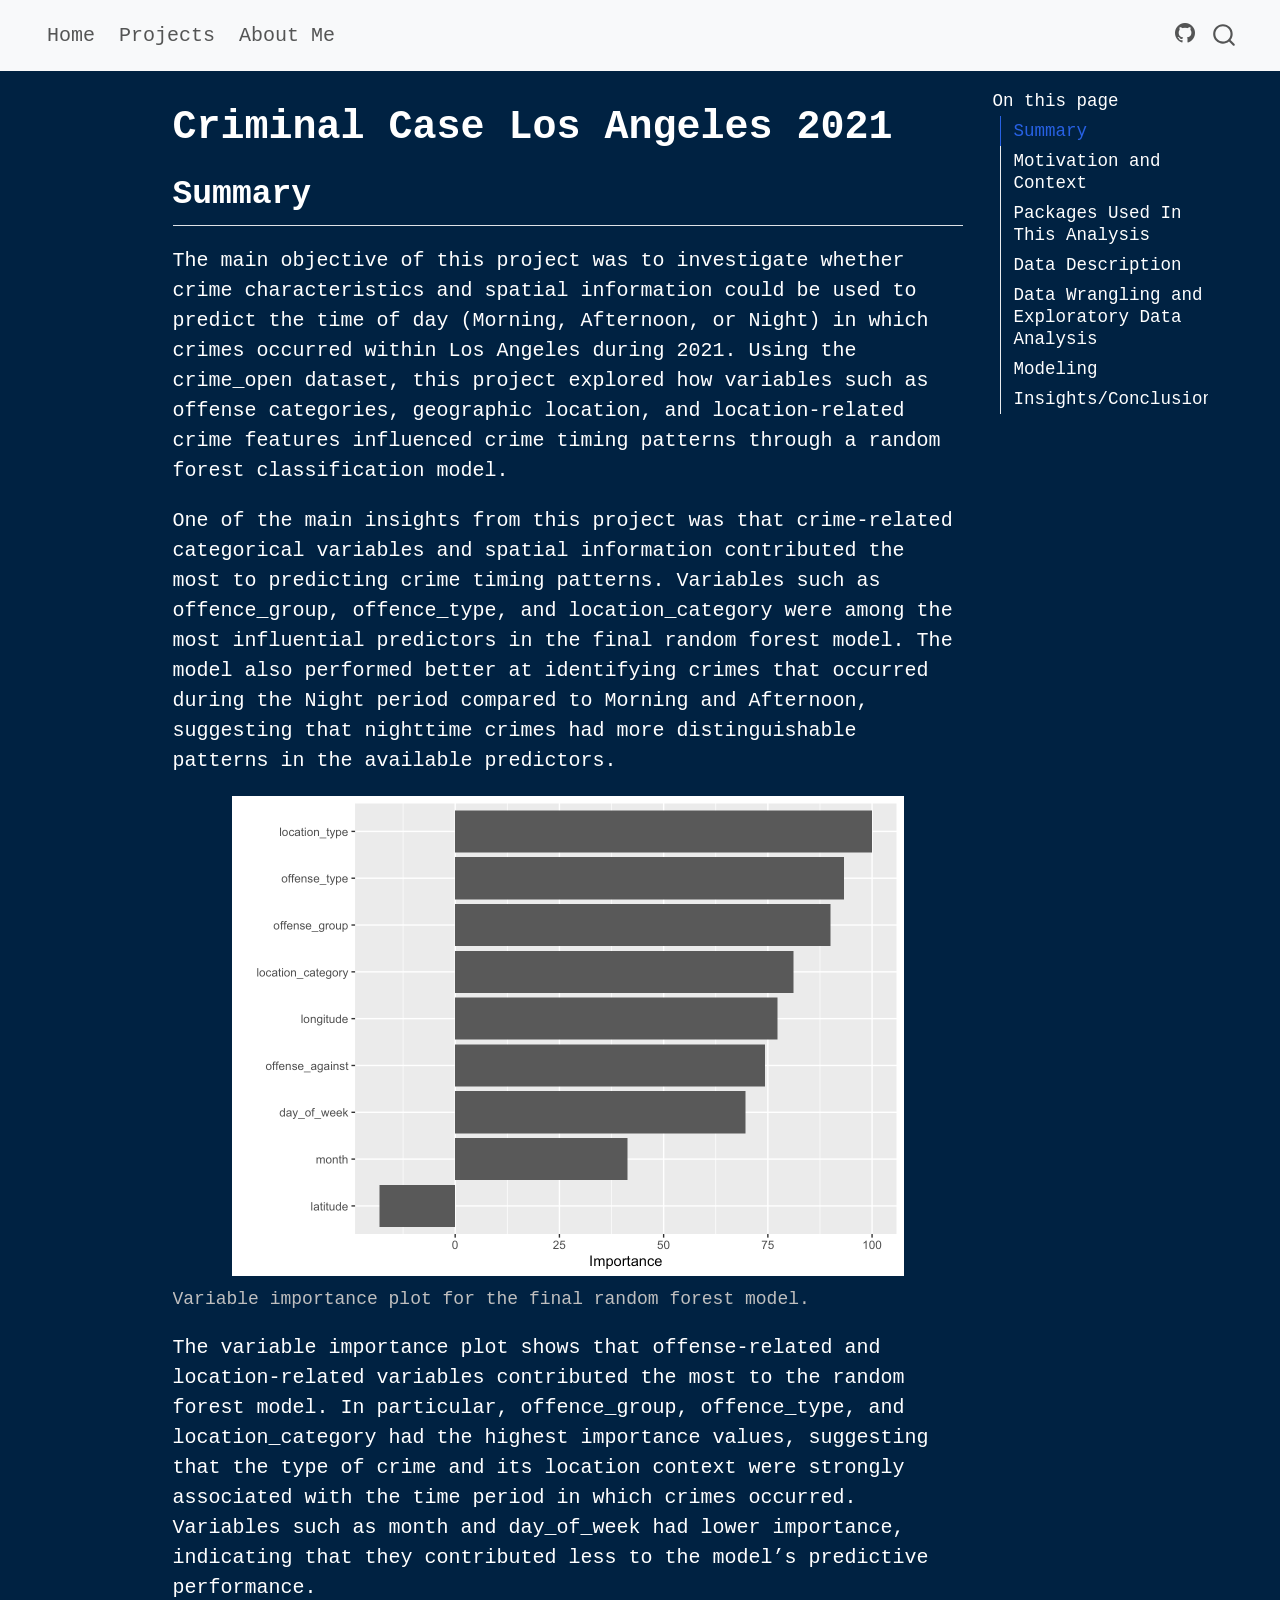
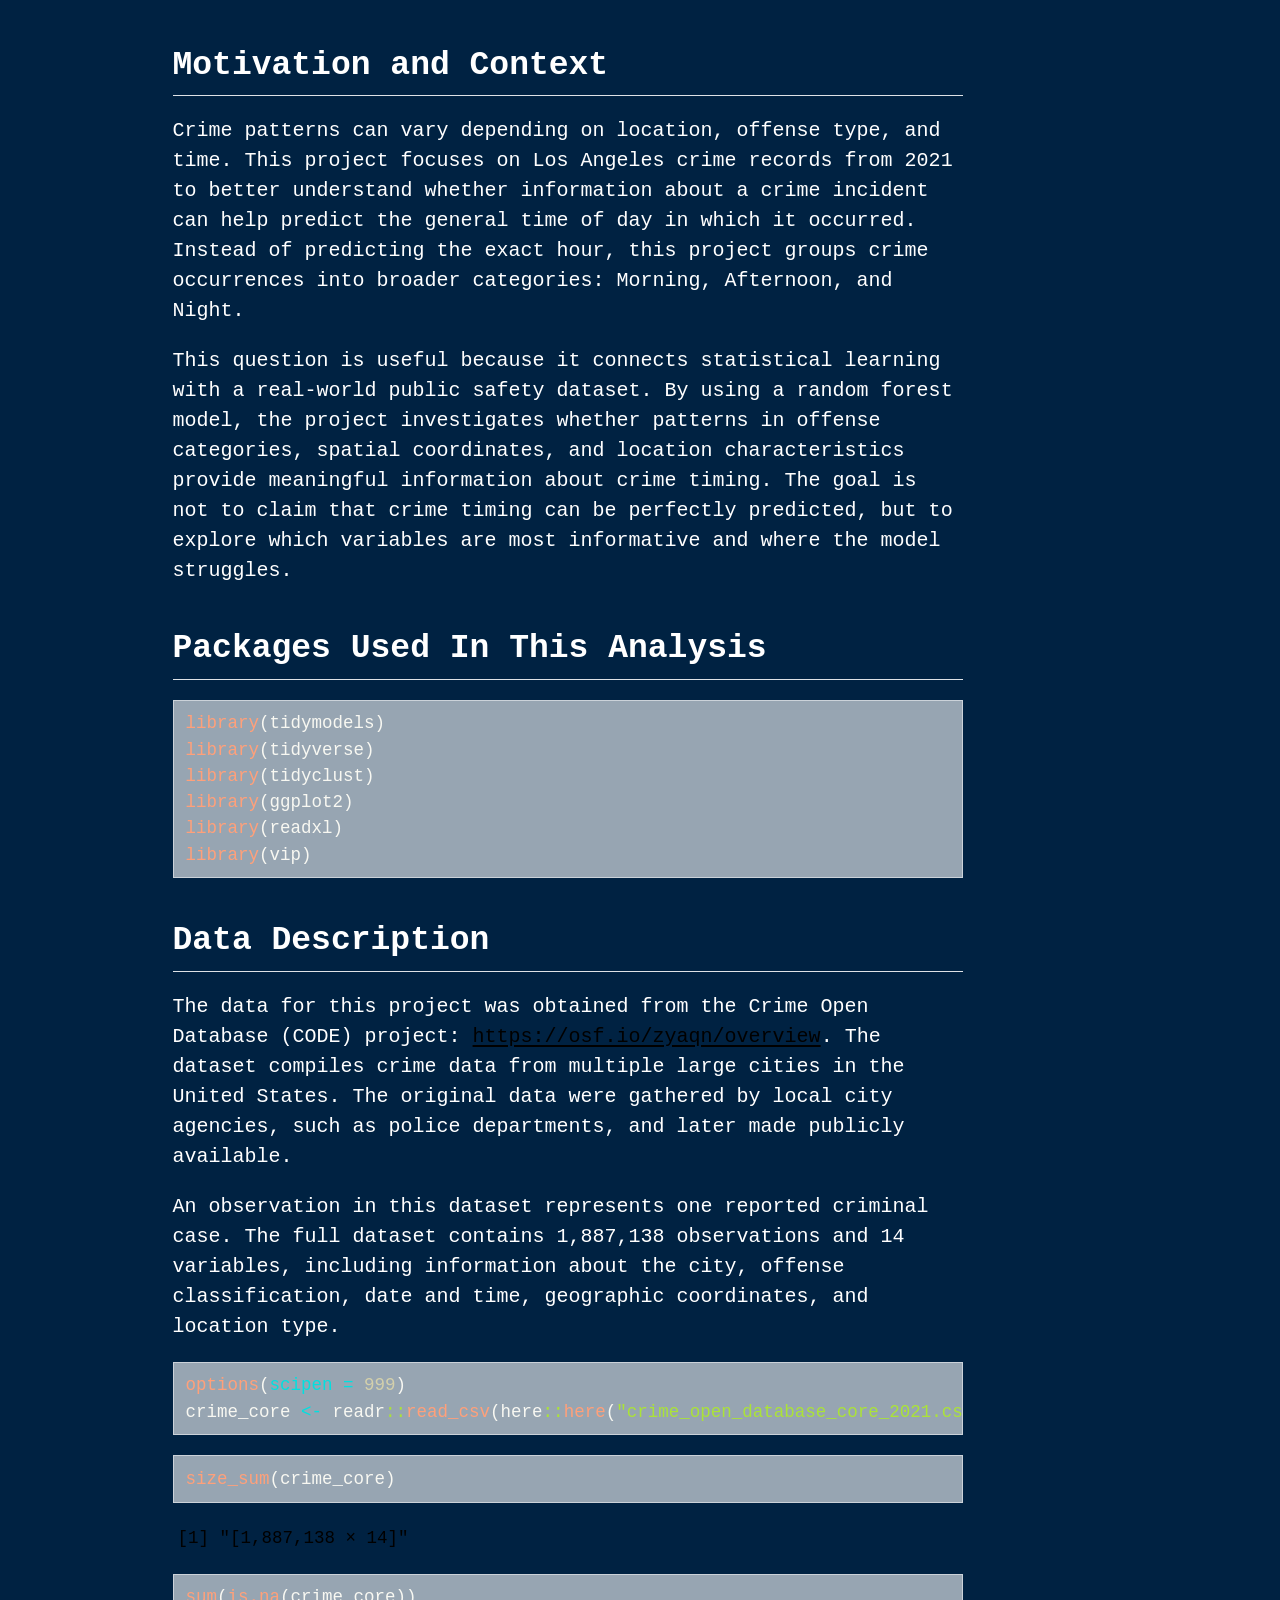
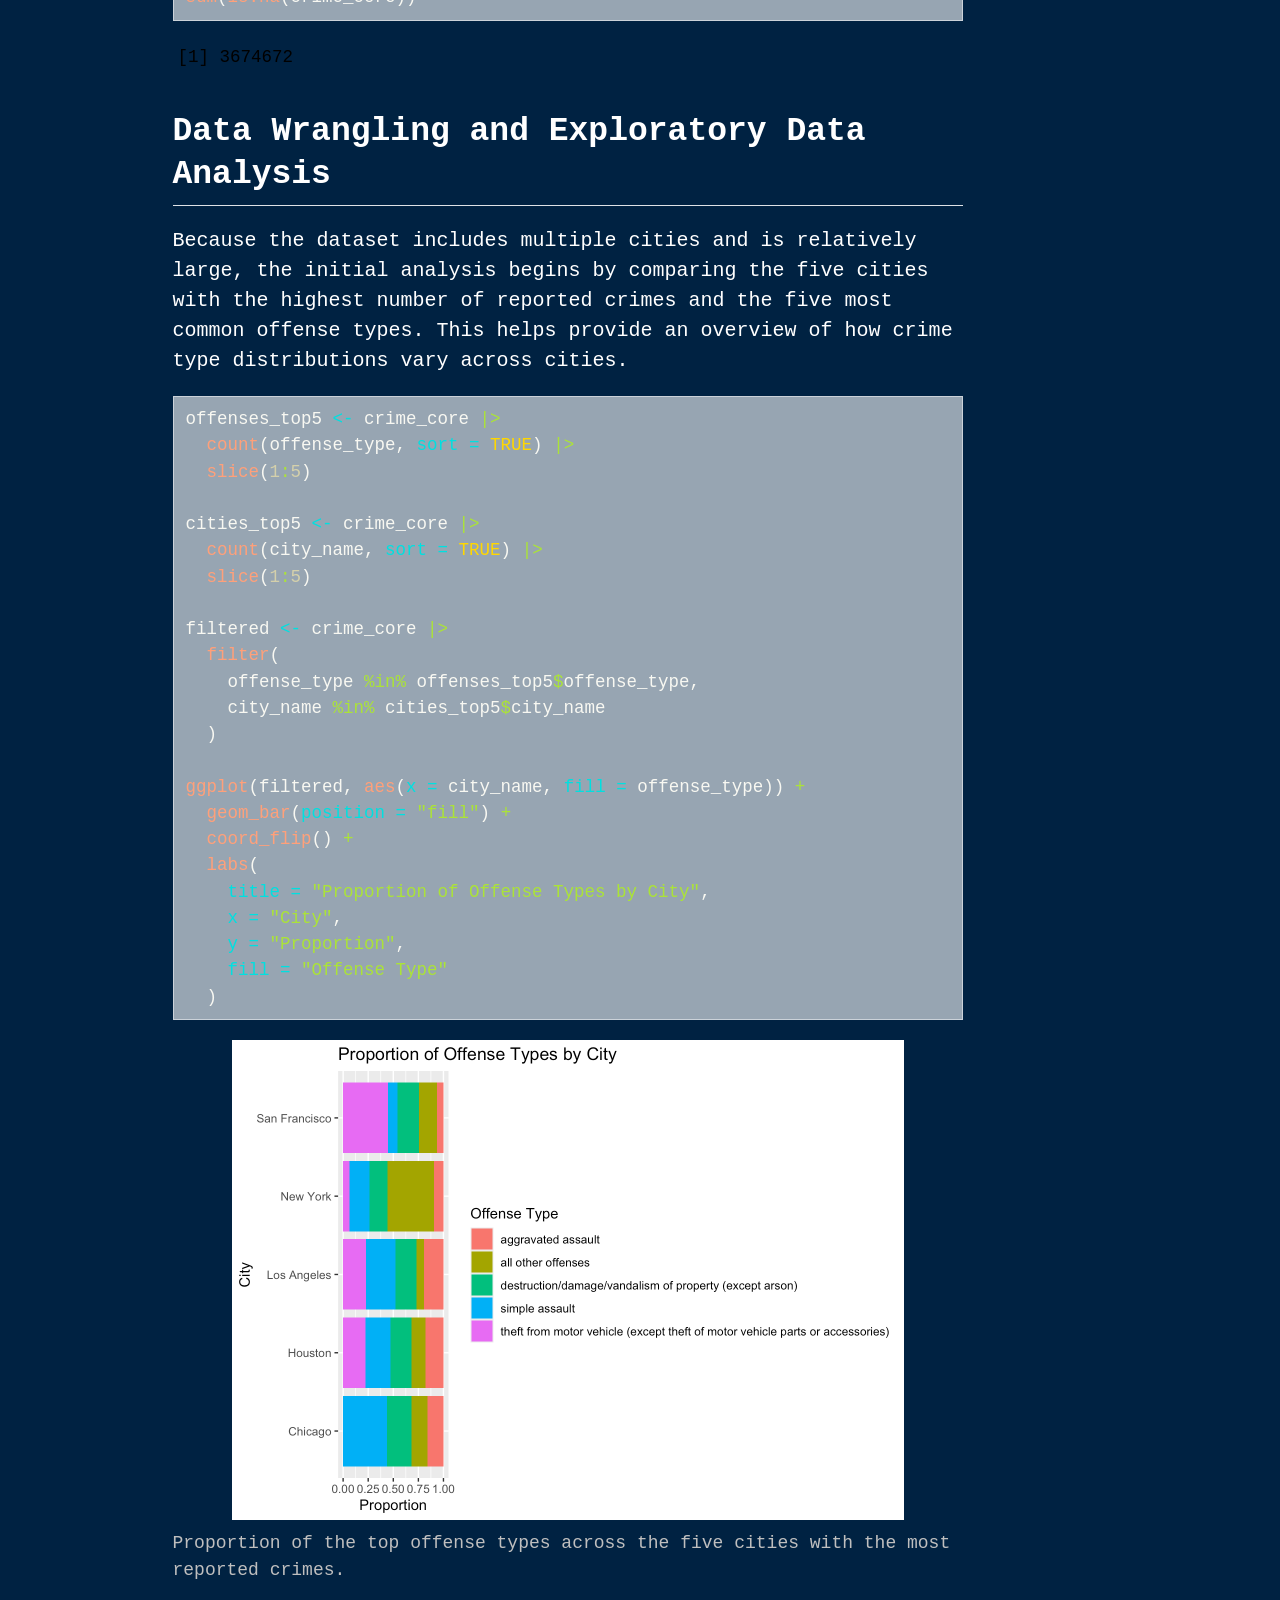
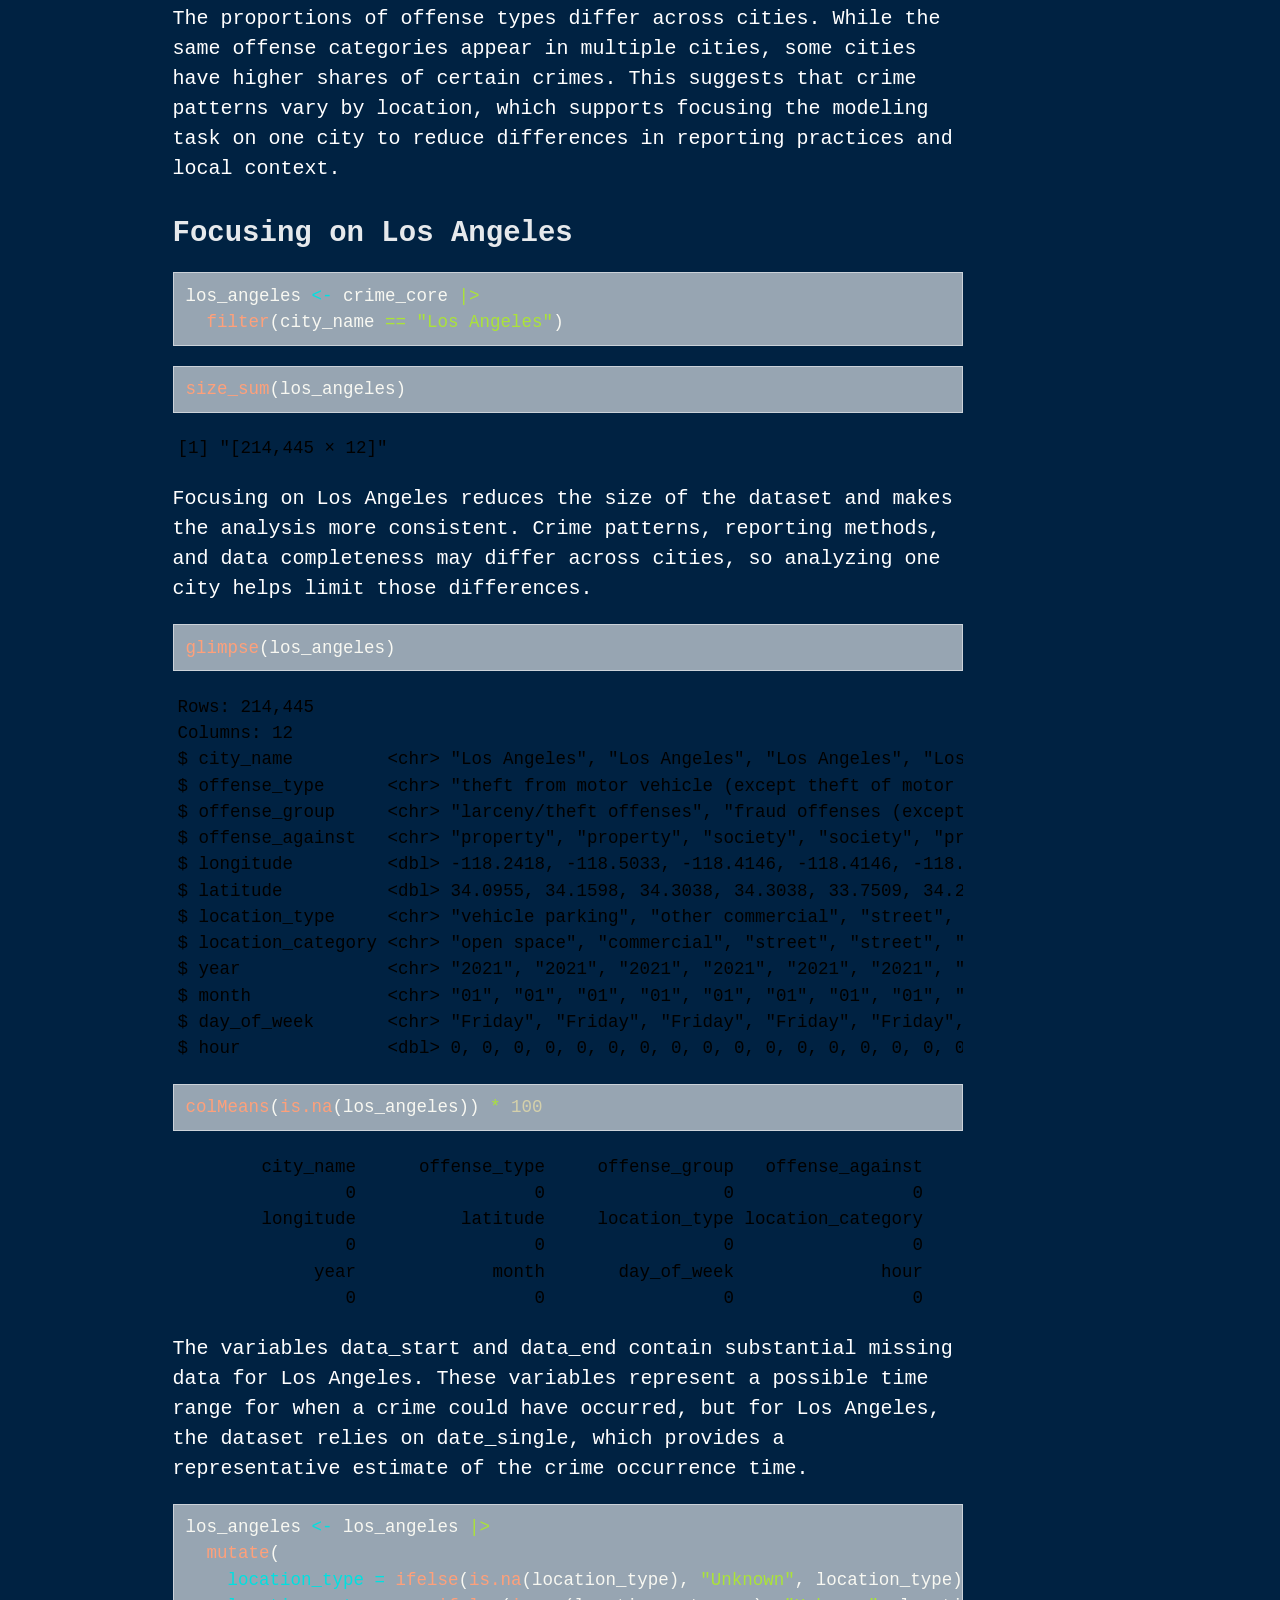
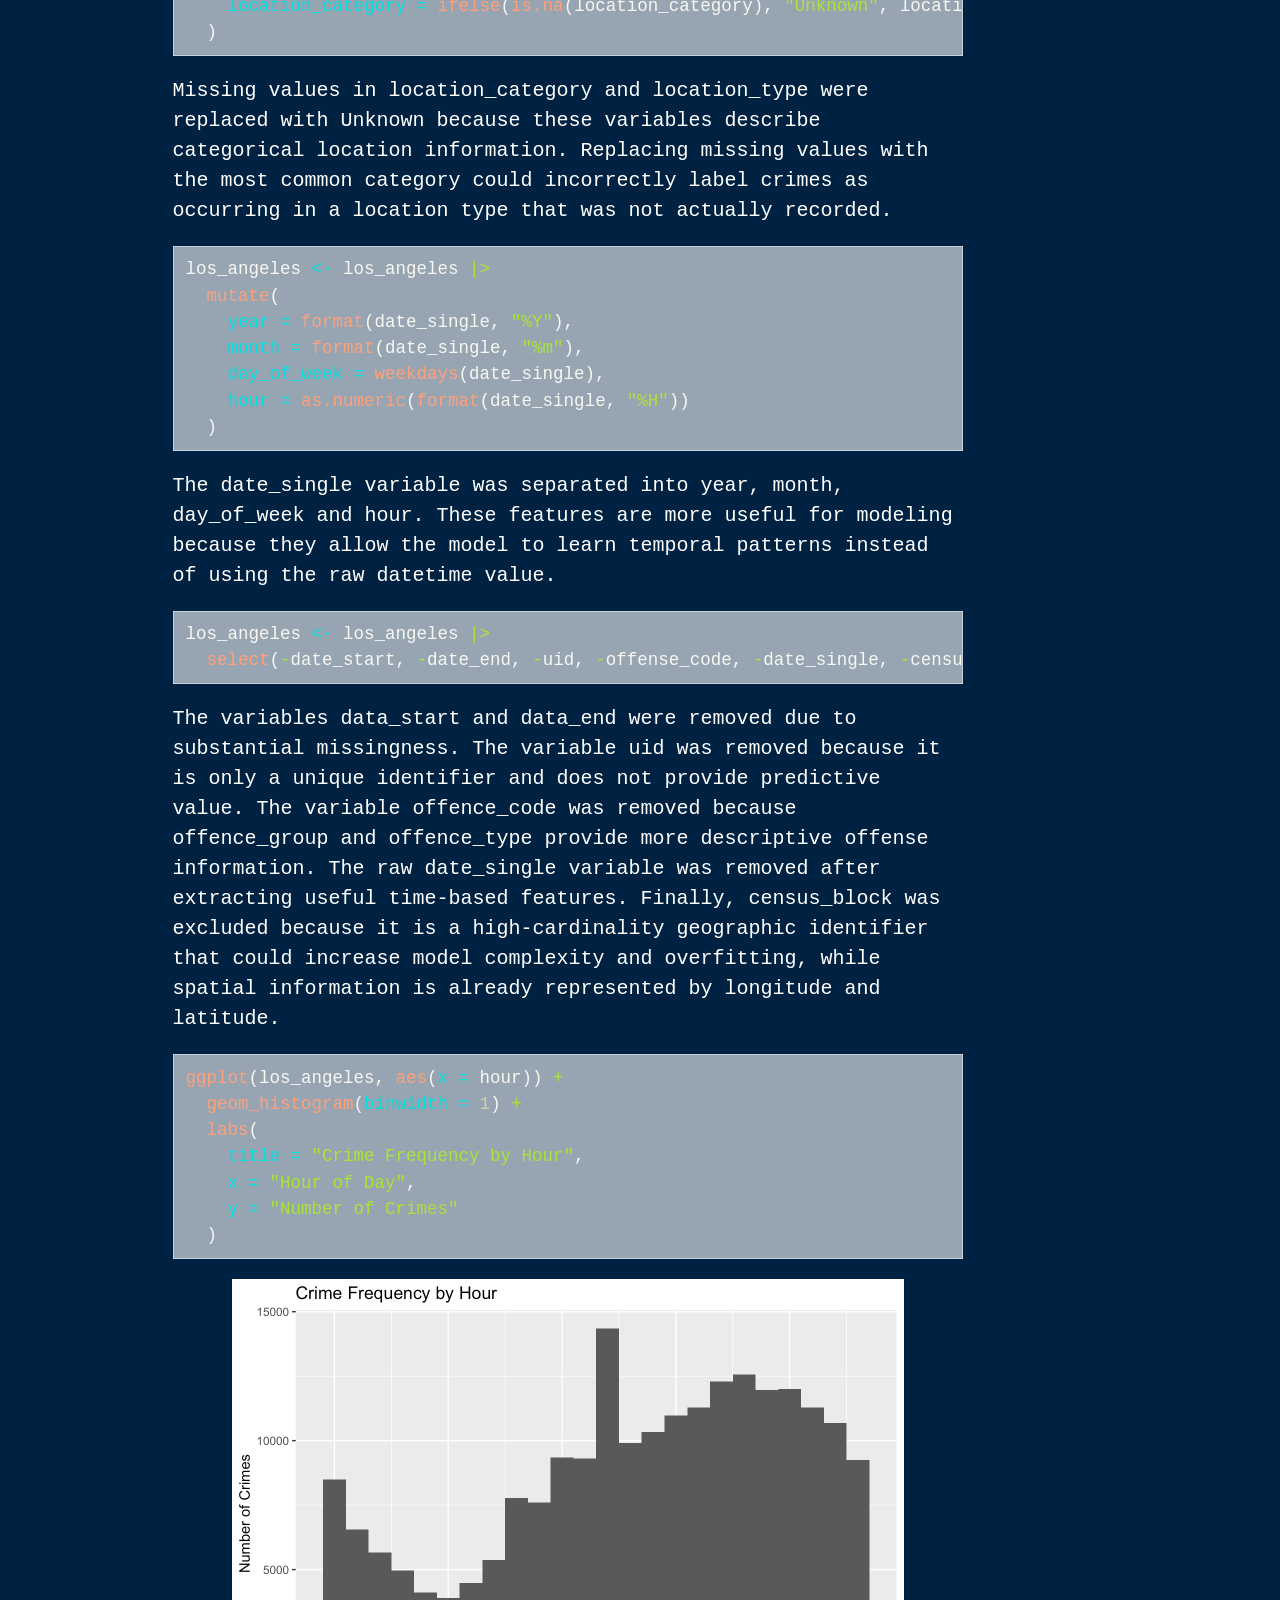
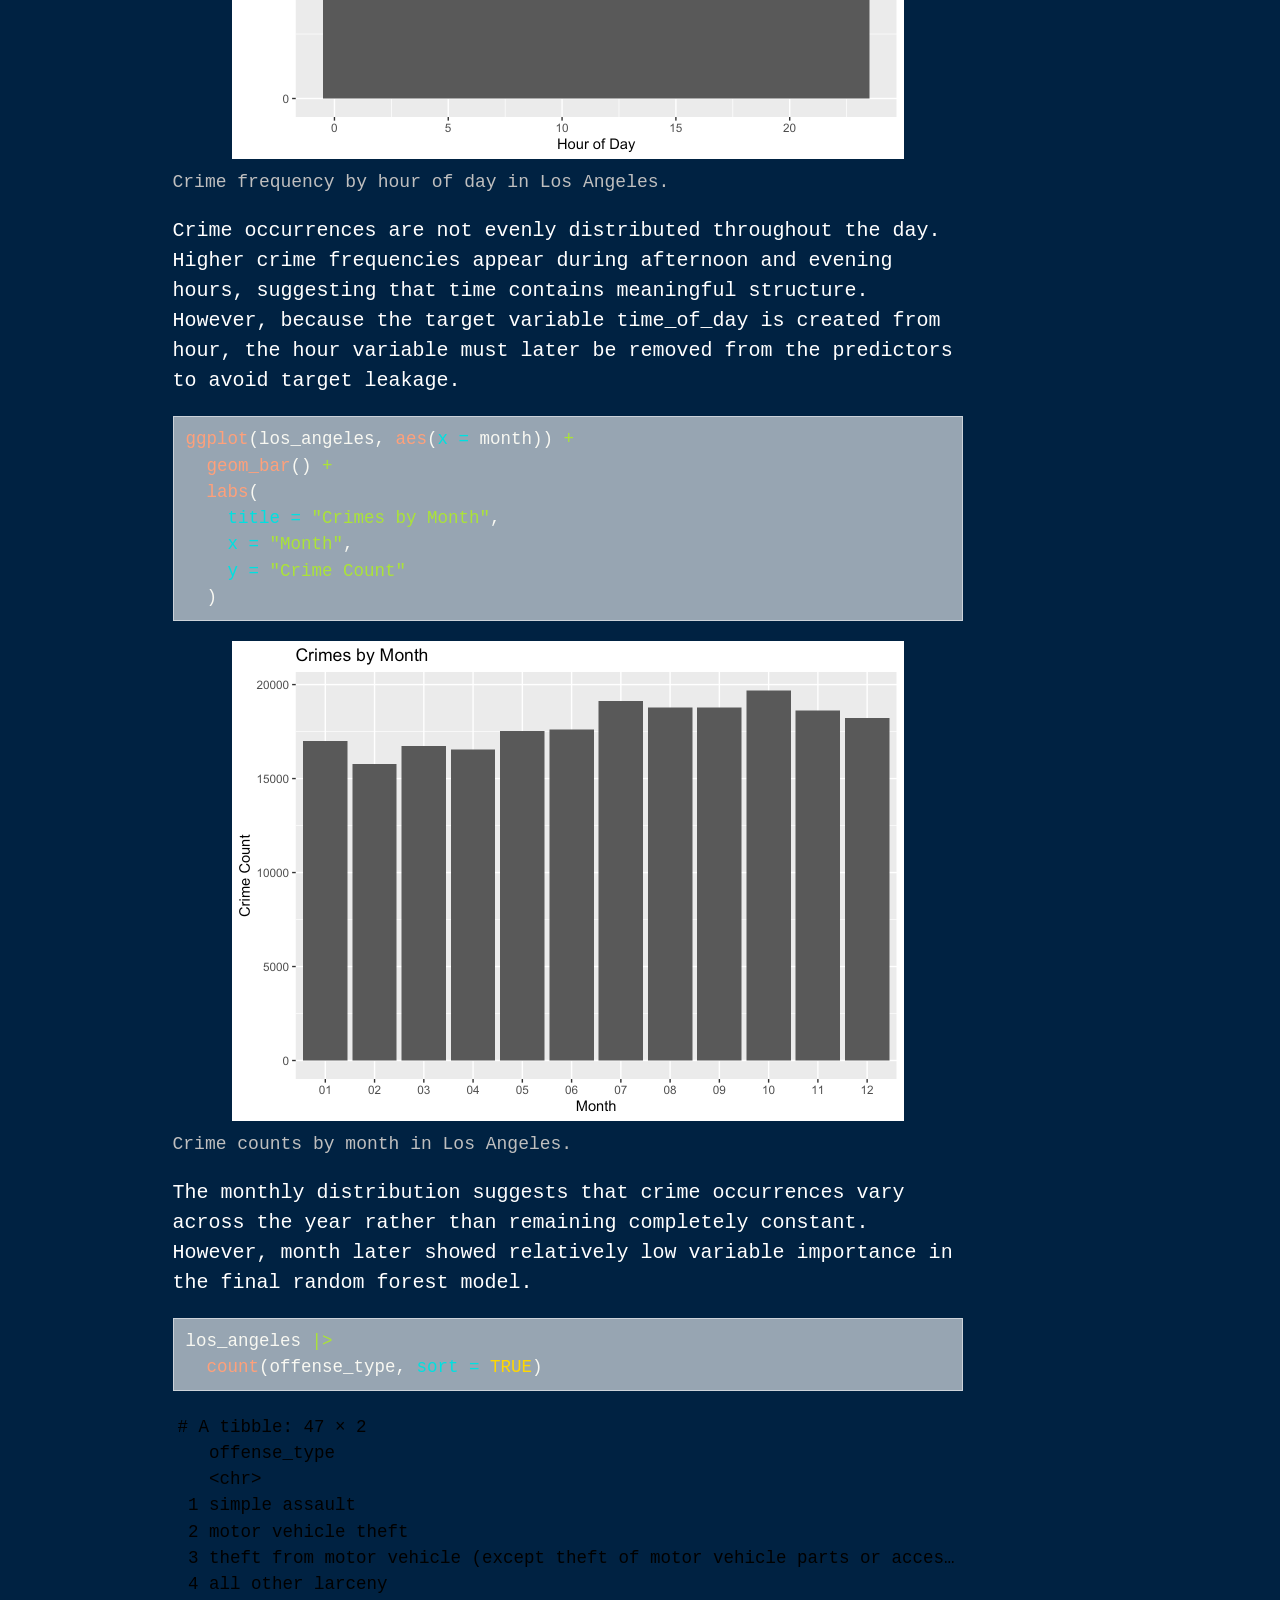
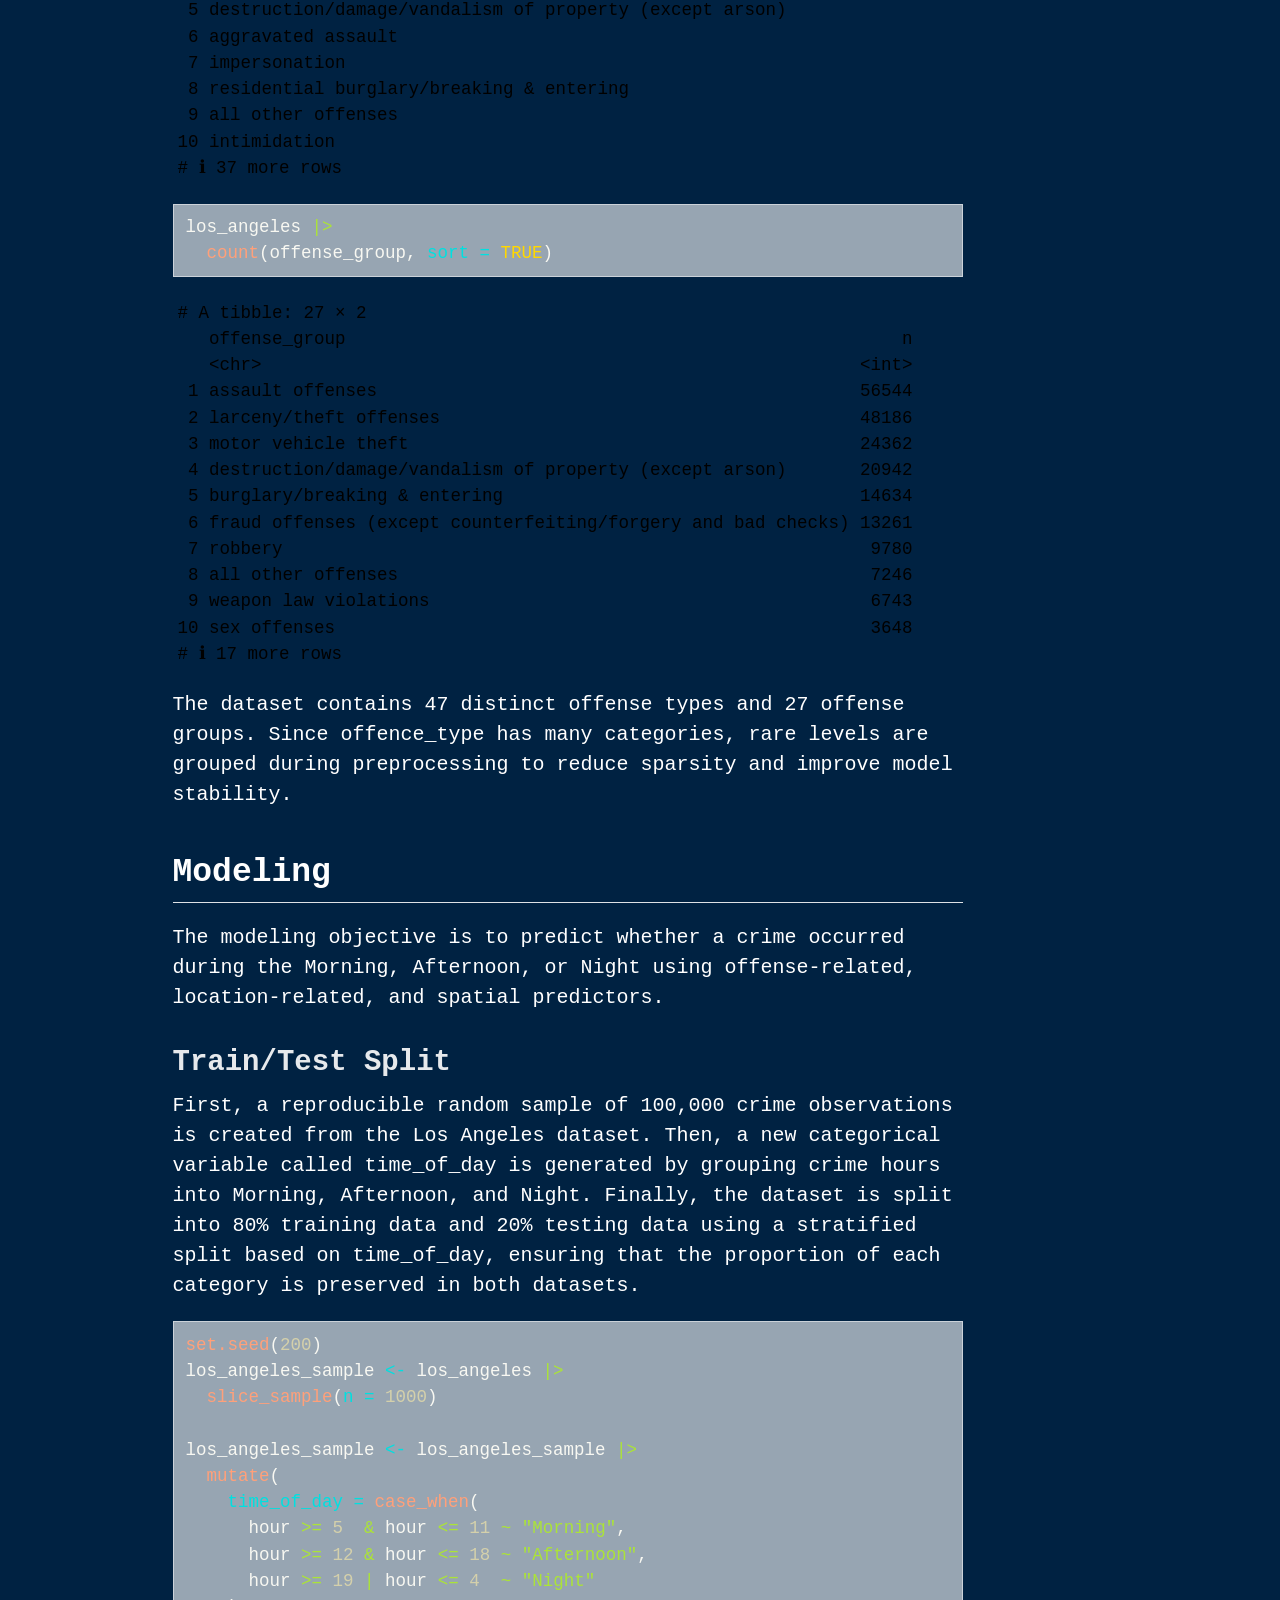
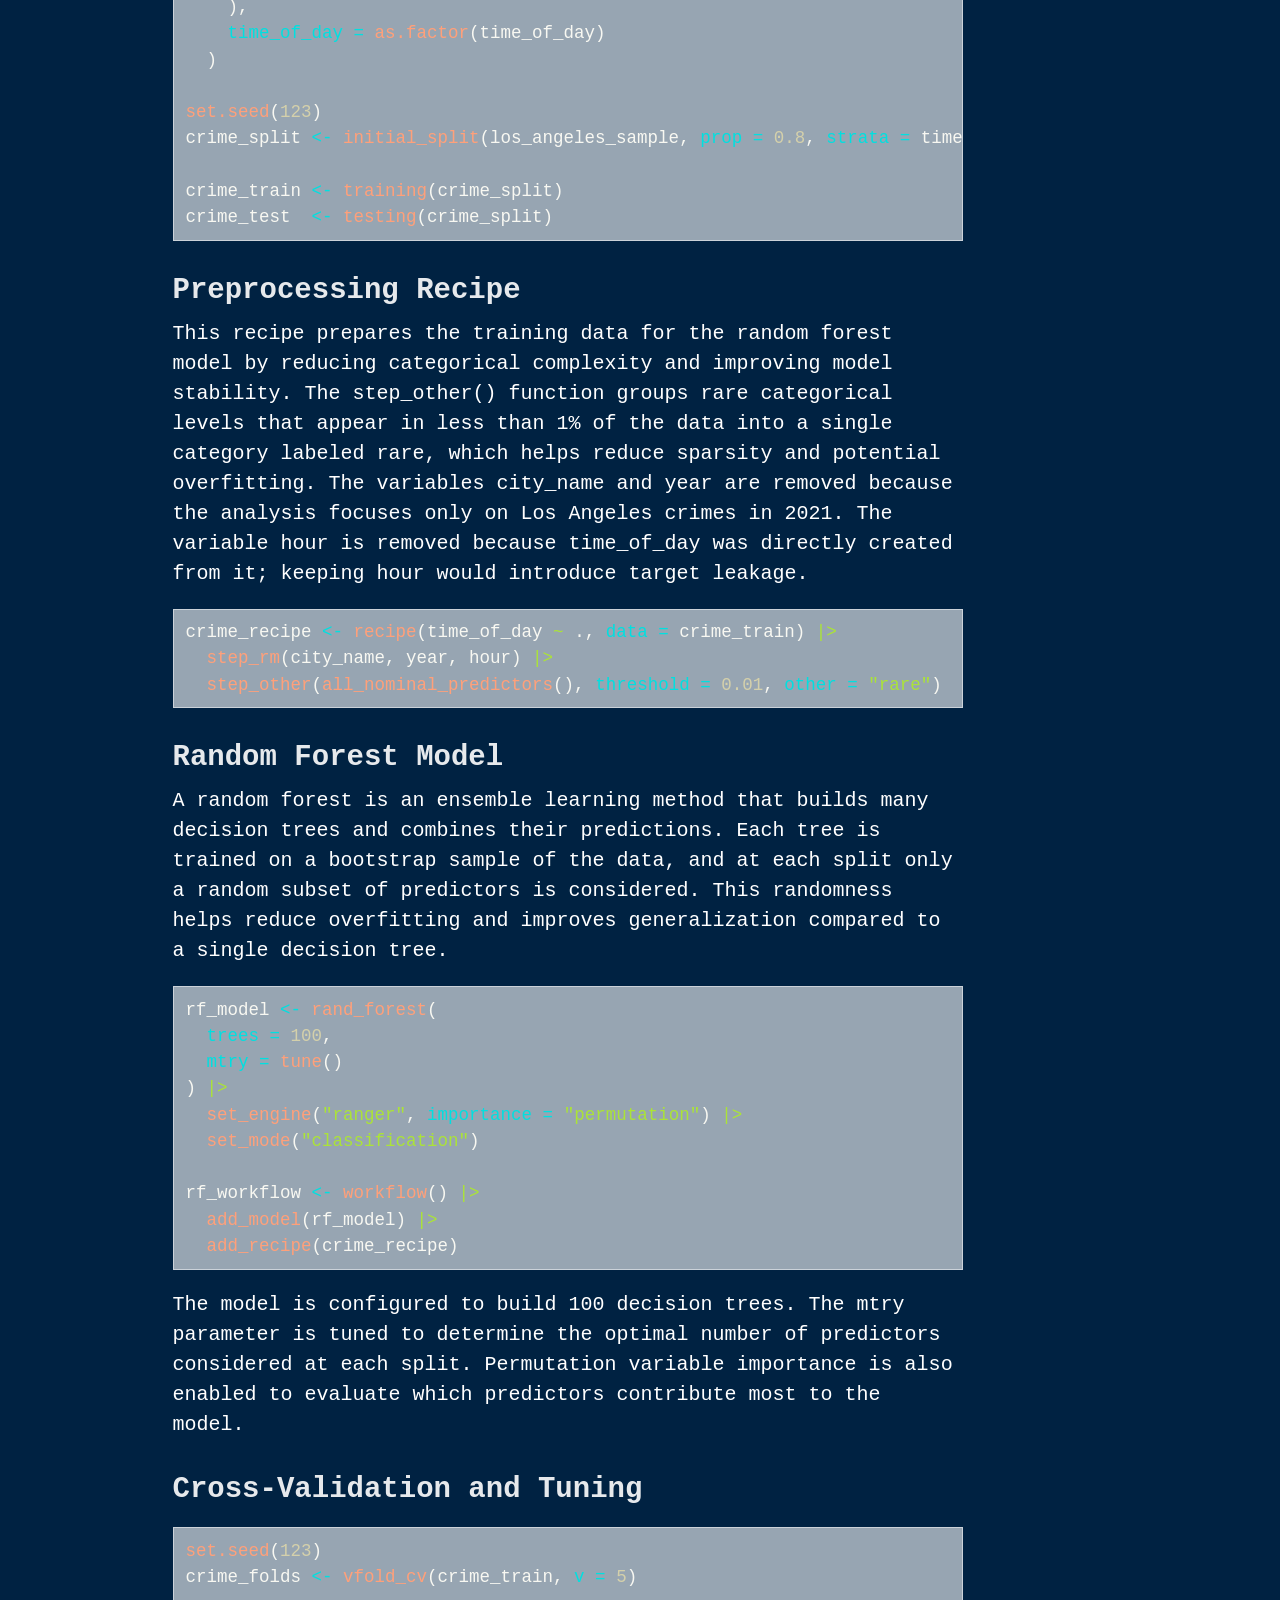
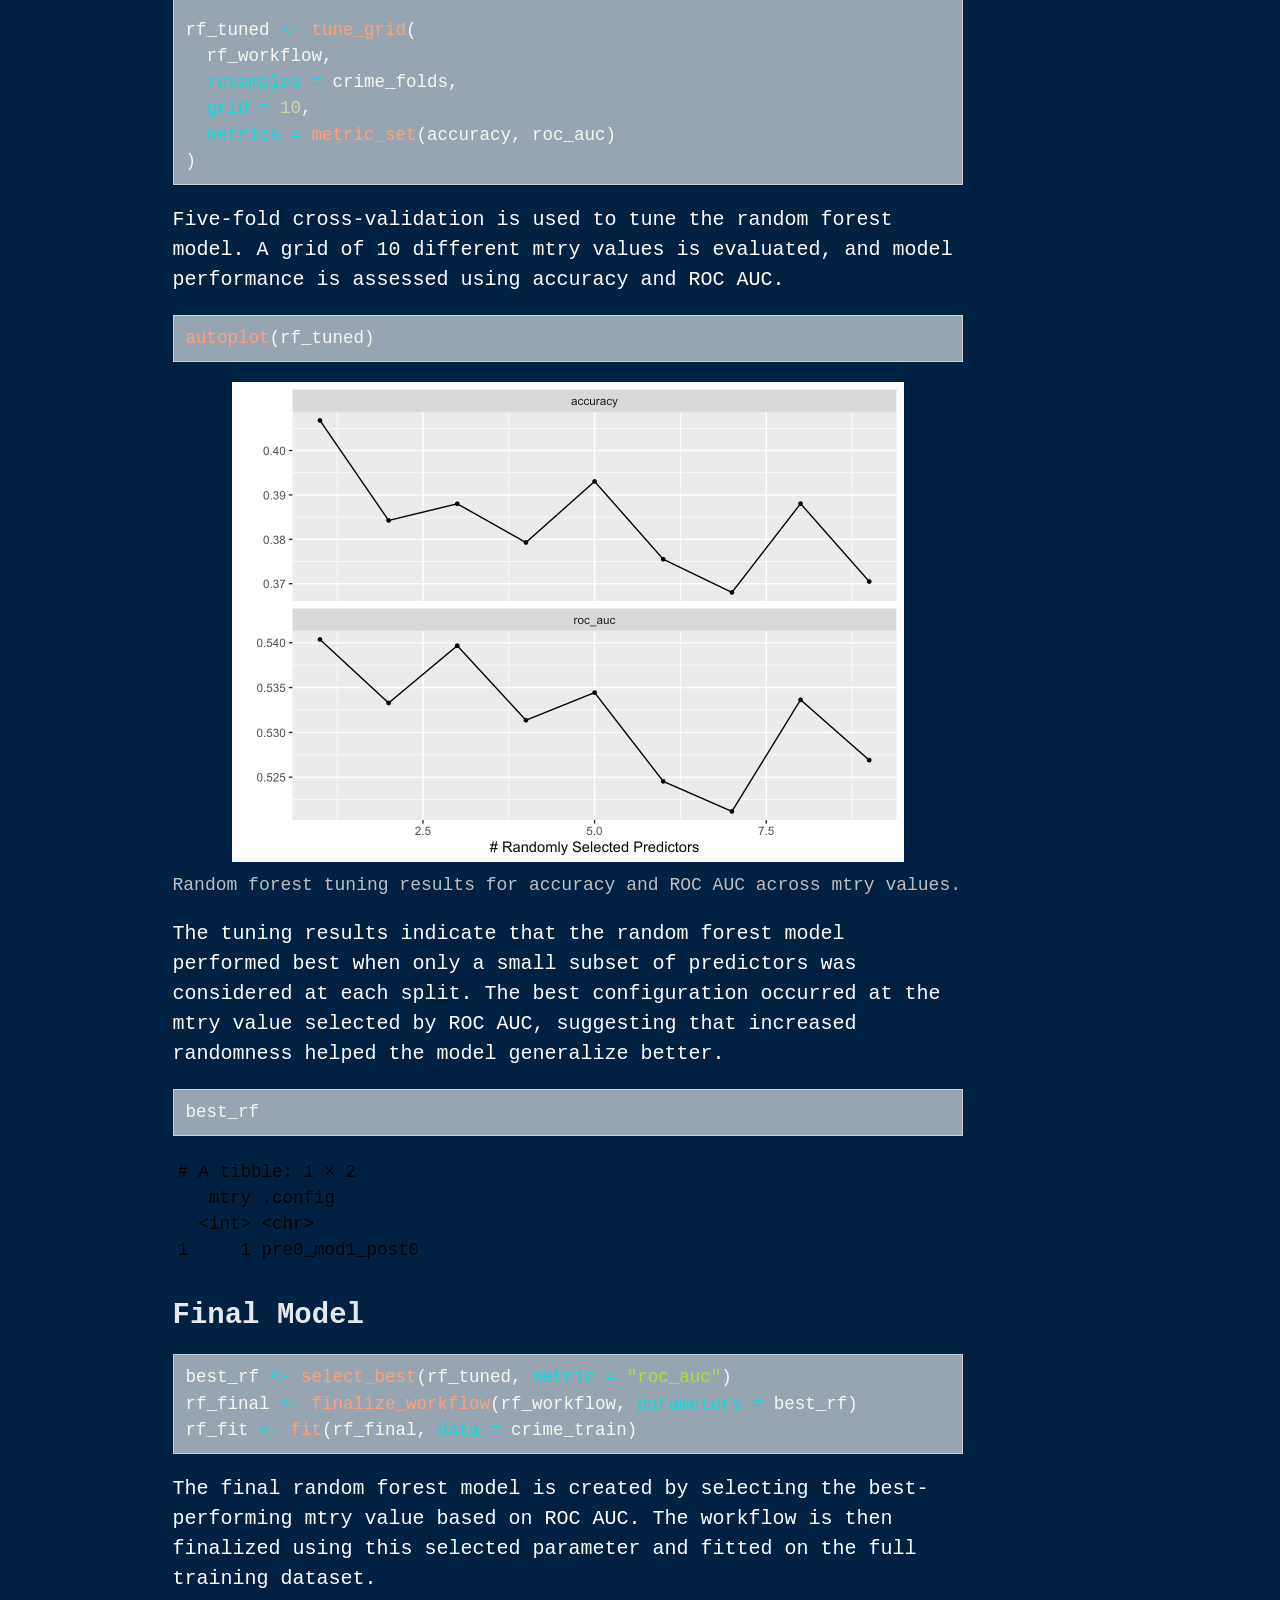
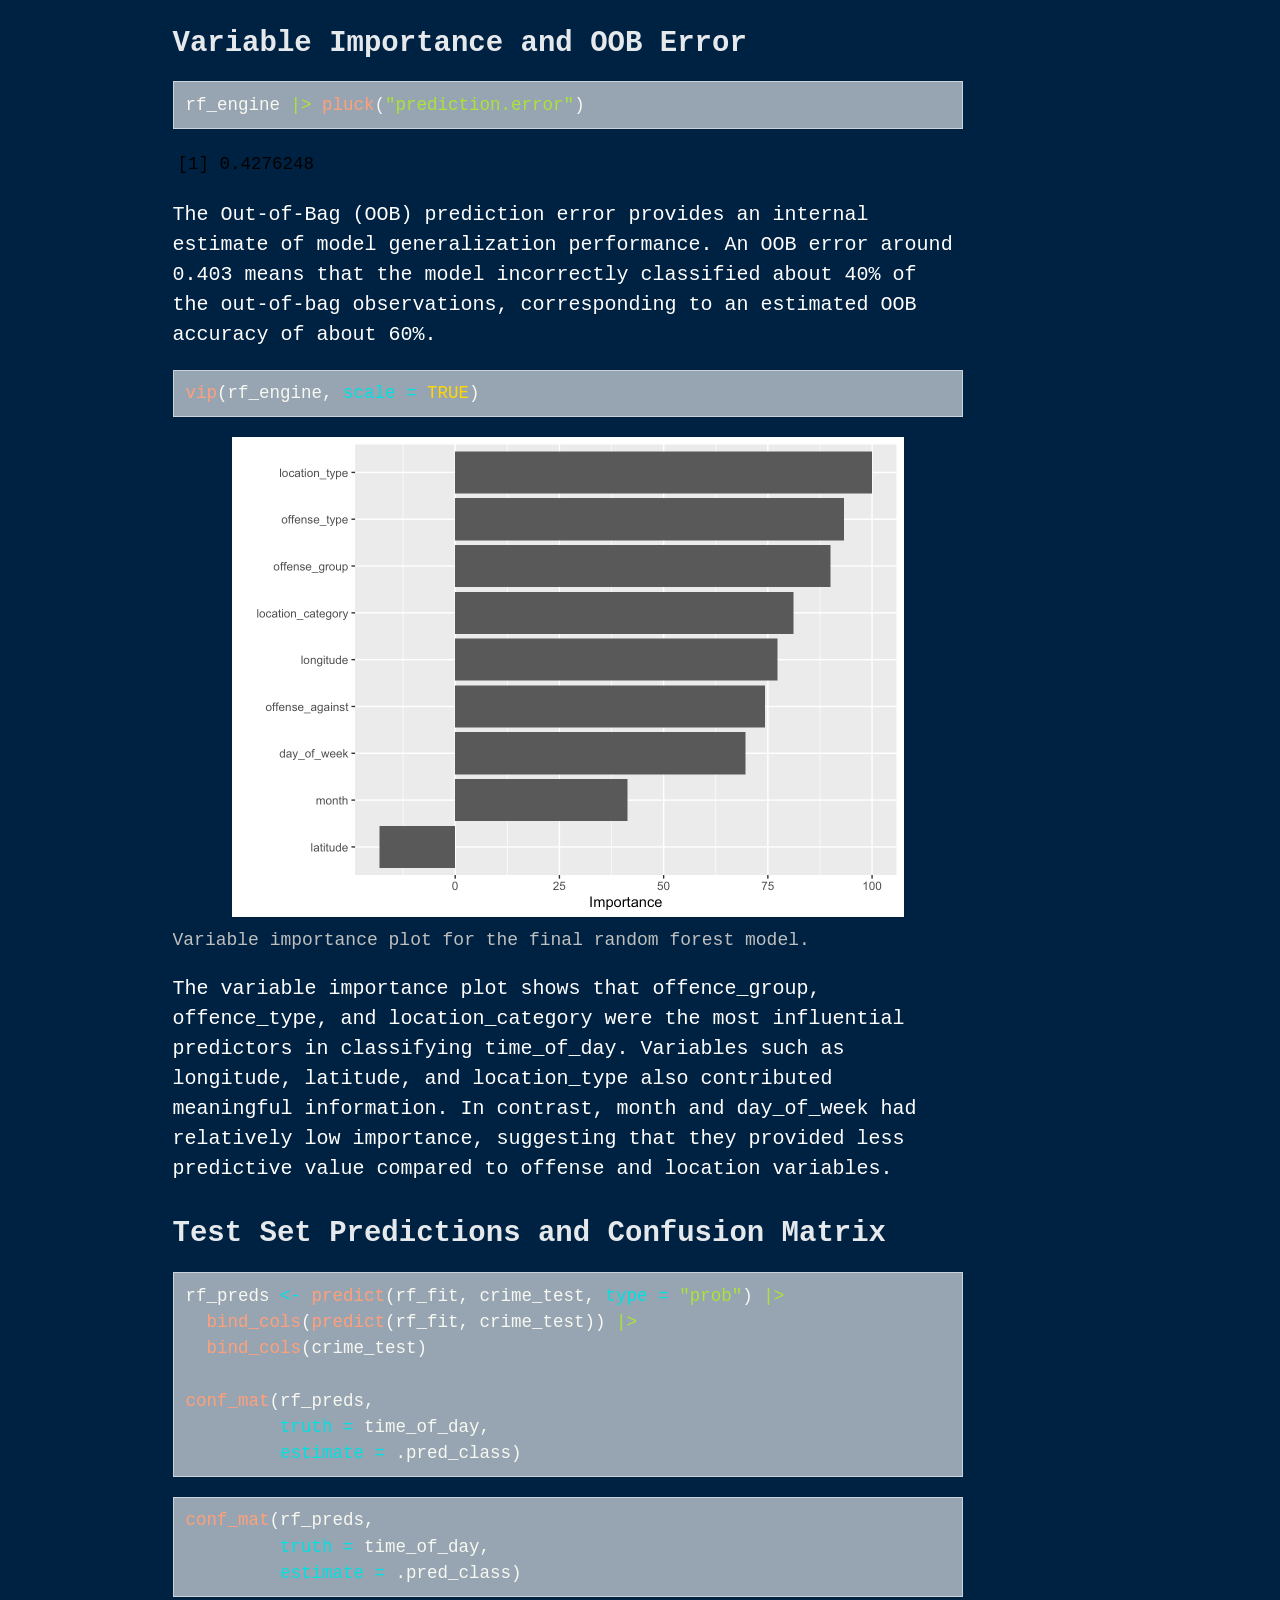
==== docs/math437.html @ d705b0e6 "new version" ====
<!DOCTYPE html>
<html xmlns="http://www.w3.org/1999/xhtml" lang="en" xml:lang="en"><head>

<meta charset="utf-8">
<meta name="generator" content="quarto-1.8.27">

<meta name="viewport" content="width=device-width, initial-scale=1.0, user-scalable=yes">


<title>Criminal Case Los Angeles 2021</title>
<style>
code{white-space: pre-wrap;}
span.smallcaps{font-variant: small-caps;}
div.columns{display: flex; gap: min(4vw, 1.5em);}
div.column{flex: auto; overflow-x: auto;}
div.hanging-indent{margin-left: 1.5em; text-indent: -1.5em;}
ul.task-list{list-style: none;}
ul.task-list li input[type="checkbox"] {
  width: 0.8em;
  margin: 0 0.8em 0.2em -1em; /* quarto-specific, see https://github.com/quarto-dev/quarto-cli/issues/4556 */ 
  vertical-align: middle;
}
/* CSS for syntax highlighting */
html { -webkit-text-size-adjust: 100%; }
pre > code.sourceCode { white-space: pre; position: relative; }
pre > code.sourceCode > span { display: inline-block; line-height: 1.25; }
pre > code.sourceCode > span:empty { height: 1.2em; }
.sourceCode { overflow: visible; }
code.sourceCode > span { color: inherit; text-decoration: inherit; }
div.sourceCode { margin: 1em 0; }
pre.sourceCode { margin: 0; }
@media screen {
div.sourceCode { overflow: auto; }
}
@media print {
pre > code.sourceCode { white-space: pre-wrap; }
pre > code.sourceCode > span { text-indent: -5em; padding-left: 5em; }
}
pre.numberSource code
  { counter-reset: source-line 0; }
pre.numberSource code > span
  { position: relative; left: -4em; counter-increment: source-line; }
pre.numberSource code > span > a:first-child::before
  { content: counter(source-line);
    position: relative; left: -1em; text-align: right; vertical-align: baseline;
    border: none; display: inline-block;
    -webkit-touch-callout: none; -webkit-user-select: none;
    -khtml-user-select: none; -moz-user-select: none;
    -ms-user-select: none; user-select: none;
    padding: 0 4px; width: 4em;
  }
pre.numberSource { margin-left: 3em;  padding-left: 4px; }
div.sourceCode
  {   }
@media screen {
pre > code.sourceCode > span > a:first-child::before { text-decoration: underline; }
}
</style>


<script src="site_libs/quarto-nav/quarto-nav.js"></script>
<script src="site_libs/quarto-nav/headroom.min.js"></script>
<script src="site_libs/clipboard/clipboard.min.js"></script>
<script src="site_libs/quarto-search/autocomplete.umd.js"></script>
<script src="site_libs/quarto-search/fuse.min.js"></script>
<script src="site_libs/quarto-search/quarto-search.js"></script>
<meta name="quarto:offset" content="./">
<script src="site_libs/quarto-html/quarto.js" type="module"></script>
<script src="site_libs/quarto-html/tabsets/tabsets.js" type="module"></script>
<script src="site_libs/quarto-html/axe/axe-check.js" type="module"></script>
<script src="site_libs/quarto-html/popper.min.js"></script>
<script src="site_libs/quarto-html/tippy.umd.min.js"></script>
<script src="site_libs/quarto-html/anchor.min.js"></script>
<link href="site_libs/quarto-html/tippy.css" rel="stylesheet">
<link href="site_libs/quarto-html/quarto-syntax-highlighting-dark-4d9afe2b8d18ee9fa5d0d57b5ed4214d.css" rel="stylesheet" id="quarto-text-highlighting-styles">
<script src="site_libs/bootstrap/bootstrap.min.js"></script>
<link href="site_libs/bootstrap/bootstrap-icons.css" rel="stylesheet">
<link href="site_libs/bootstrap/bootstrap-793b3ffb6085b4903858311c54704437.min.css" rel="stylesheet" append-hash="true" id="quarto-bootstrap" data-mode="dark">
<script id="quarto-search-options" type="application/json">{
  "location": "navbar",
  "copy-button": false,
  "collapse-after": 3,
  "panel-placement": "end",
  "type": "overlay",
  "limit": 50,
  "keyboard-shortcut": [
    "f",
    "/",
    "s"
  ],
  "show-item-context": false,
  "language": {
    "search-no-results-text": "No results",
    "search-matching-documents-text": "matching documents",
    "search-copy-link-title": "Copy link to search",
    "search-hide-matches-text": "Hide additional matches",
    "search-more-match-text": "more match in this document",
    "search-more-matches-text": "more matches in this document",
    "search-clear-button-title": "Clear",
    "search-text-placeholder": "",
    "search-detached-cancel-button-title": "Cancel",
    "search-submit-button-title": "Submit",
    "search-label": "Search"
  }
}</script>


<link rel="stylesheet" href="styles.css">
</head>

<body class="nav-fixed quarto-light">

<div id="quarto-search-results"></div>
  <header id="quarto-header" class="headroom fixed-top">
    <nav class="navbar navbar-expand-lg " data-bs-theme="dark">
      <div class="navbar-container container-fluid">
            <div id="quarto-search" class="" title="Search"></div>
          <button class="navbar-toggler" type="button" data-bs-toggle="collapse" data-bs-target="#navbarCollapse" aria-controls="navbarCollapse" role="menu" aria-expanded="false" aria-label="Toggle navigation" onclick="if (window.quartoToggleHeadroom) { window.quartoToggleHeadroom(); }">
  <span class="navbar-toggler-icon"></span>
</button>
          <div class="collapse navbar-collapse" id="navbarCollapse">
            <ul class="navbar-nav navbar-nav-scroll me-auto">
  <li class="nav-item">
    <a class="nav-link" href="./index.html"> 
<span class="menu-text">Home</span></a>
  </li>  
  <li class="nav-item">
    <a class="nav-link" href="./projects.html"> 
<span class="menu-text">Projects</span></a>
  </li>  
  <li class="nav-item">
    <a class="nav-link" href="./about.html"> 
<span class="menu-text">About Me</span></a>
  </li>  
</ul>
          </div> <!-- /navcollapse -->
            <div class="quarto-navbar-tools">
    <a href="https://github.com/Juandmar-bit" title="" class="quarto-navigation-tool px-1" aria-label=""><i class="bi bi-github"></i></a>
</div>
      </div> <!-- /container-fluid -->
    </nav>
</header>
<!-- content -->
<div id="quarto-content" class="quarto-container page-columns page-rows-contents page-layout-article page-navbar">
<!-- sidebar -->
<!-- margin-sidebar -->
    <div id="quarto-margin-sidebar" class="sidebar margin-sidebar">
        <nav id="TOC" role="doc-toc" class="toc-active">
    <h2 id="toc-title">On this page</h2>
   
  <ul>
  <li><a href="#summary" id="toc-summary" class="nav-link active" data-scroll-target="#summary">Summary</a></li>
  <li><a href="#motivation-and-context" id="toc-motivation-and-context" class="nav-link" data-scroll-target="#motivation-and-context">Motivation and Context</a></li>
  <li><a href="#packages-used-in-this-analysis" id="toc-packages-used-in-this-analysis" class="nav-link" data-scroll-target="#packages-used-in-this-analysis">Packages Used In This Analysis</a></li>
  <li><a href="#data-description" id="toc-data-description" class="nav-link" data-scroll-target="#data-description">Data Description</a></li>
  <li><a href="#data-wrangling-and-exploratory-data-analysis" id="toc-data-wrangling-and-exploratory-data-analysis" class="nav-link" data-scroll-target="#data-wrangling-and-exploratory-data-analysis">Data Wrangling and Exploratory Data Analysis</a>
  <ul class="collapse">
  <li><a href="#focusing-on-los-angeles" id="toc-focusing-on-los-angeles" class="nav-link" data-scroll-target="#focusing-on-los-angeles">Focusing on Los Angeles</a></li>
  </ul></li>
  <li><a href="#modeling" id="toc-modeling" class="nav-link" data-scroll-target="#modeling">Modeling</a>
  <ul class="collapse">
  <li><a href="#traintest-split" id="toc-traintest-split" class="nav-link" data-scroll-target="#traintest-split">Train/Test Split</a></li>
  <li><a href="#preprocessing-recipe" id="toc-preprocessing-recipe" class="nav-link" data-scroll-target="#preprocessing-recipe">Preprocessing Recipe</a></li>
  <li><a href="#random-forest-model" id="toc-random-forest-model" class="nav-link" data-scroll-target="#random-forest-model">Random Forest Model</a></li>
  <li><a href="#cross-validation-and-tuning" id="toc-cross-validation-and-tuning" class="nav-link" data-scroll-target="#cross-validation-and-tuning">Cross-Validation and Tuning</a></li>
  <li><a href="#final-model" id="toc-final-model" class="nav-link" data-scroll-target="#final-model">Final Model</a></li>
  <li><a href="#variable-importance-and-oob-error" id="toc-variable-importance-and-oob-error" class="nav-link" data-scroll-target="#variable-importance-and-oob-error">Variable Importance and OOB Error</a></li>
  <li><a href="#test-set-predictions-and-confusion-matrix" id="toc-test-set-predictions-and-confusion-matrix" class="nav-link" data-scroll-target="#test-set-predictions-and-confusion-matrix">Test Set Predictions and Confusion Matrix</a></li>
  </ul></li>
  <li><a href="#insightsconclusion" id="toc-insightsconclusion" class="nav-link" data-scroll-target="#insightsconclusion">Insights/Conclusion</a>
  <ul class="collapse">
  <li><a href="#data-limitations-and-future-work" id="toc-data-limitations-and-future-work" class="nav-link" data-scroll-target="#data-limitations-and-future-work">Data Limitations and Future Work</a></li>
  </ul></li>
  </ul>
</nav>
    </div>
<!-- main -->
<main class="content" id="quarto-document-content">

<header id="title-block-header" class="quarto-title-block default">
<div class="quarto-title">
<h1 class="title">Criminal Case Los Angeles 2021</h1>
</div>



<div class="quarto-title-meta">

    
  
    
  </div>
  


</header>


<section id="summary" class="level2">
<h2 class="anchored" data-anchor-id="summary">Summary</h2>
<p>The main objective of this project was to investigate whether crime characteristics and spatial information could be used to predict the time of day (Morning, Afternoon, or Night) in which crimes occurred within Los Angeles during 2021. Using the crime_open dataset, this project explored how variables such as offense categories, geographic location, and location-related crime features influenced crime timing patterns through a random forest classification model.</p>
<p>One of the main insights from this project was that crime-related categorical variables and spatial information contributed the most to predicting crime timing patterns. Variables such as offence_group, offence_type, and location_category were among the most influential predictors in the final random forest model. The model also performed better at identifying crimes that occurred during the Night period compared to Morning and Afternoon, suggesting that nighttime crimes had more distinguishable patterns in the available predictors.</p>
<div class="cell">
<div class="cell-output-display">
<div class="quarto-figure quarto-figure-center">
<figure class="figure">
<p><img src="math437_files/figure-html/summary-variable-importance-1.png" class="img-fluid figure-img" width="672"></p>
<figcaption>Variable importance plot for the final random forest model.</figcaption>
</figure>
</div>
</div>
</div>
<p>The variable importance plot shows that offense-related and location-related variables contributed the most to the random forest model. In particular, offence_group, offence_type, and location_category had the highest importance values, suggesting that the type of crime and its location context were strongly associated with the time period in which crimes occurred. Variables such as month and day_of_week had lower importance, indicating that they contributed less to the model’s predictive performance.</p>
</section>
<section id="motivation-and-context" class="level2">
<h2 class="anchored" data-anchor-id="motivation-and-context">Motivation and Context</h2>
<p>Crime patterns can vary depending on location, offense type, and time. This project focuses on Los Angeles crime records from 2021 to better understand whether information about a crime incident can help predict the general time of day in which it occurred. Instead of predicting the exact hour, this project groups crime occurrences into broader categories: Morning, Afternoon, and Night.</p>
<p>This question is useful because it connects statistical learning with a real-world public safety dataset. By using a random forest model, the project investigates whether patterns in offense categories, spatial coordinates, and location characteristics provide meaningful information about crime timing. The goal is not to claim that crime timing can be perfectly predicted, but to explore which variables are most informative and where the model struggles.</p>
</section>
<section id="packages-used-in-this-analysis" class="level2">
<h2 class="anchored" data-anchor-id="packages-used-in-this-analysis">Packages Used In This Analysis</h2>
<div class="cell">
<div class="code-copy-outer-scaffold"><div class="sourceCode cell-code" id="cb1"><pre class="sourceCode r code-with-copy"><code class="sourceCode r"><span id="cb1-1"><a href="#cb1-1" aria-hidden="true" tabindex="-1"></a><span class="fu">library</span>(tidymodels)</span>
<span id="cb1-2"><a href="#cb1-2" aria-hidden="true" tabindex="-1"></a><span class="fu">library</span>(tidyverse)</span>
<span id="cb1-3"><a href="#cb1-3" aria-hidden="true" tabindex="-1"></a><span class="fu">library</span>(tidyclust)</span>
<span id="cb1-4"><a href="#cb1-4" aria-hidden="true" tabindex="-1"></a><span class="fu">library</span>(ggplot2)</span>
<span id="cb1-5"><a href="#cb1-5" aria-hidden="true" tabindex="-1"></a><span class="fu">library</span>(readxl)</span>
<span id="cb1-6"><a href="#cb1-6" aria-hidden="true" tabindex="-1"></a><span class="fu">library</span>(vip)</span></code></pre></div><button title="Copy to Clipboard" class="code-copy-button"><i class="bi"></i></button></div>
</div>
</section>
<section id="data-description" class="level2">
<h2 class="anchored" data-anchor-id="data-description">Data Description</h2>
<p>The data for this project was obtained from the Crime Open Database (CODE) project: <a href="https://osf.io/zyaqn/overview" class="uri">https://osf.io/zyaqn/overview</a>. The dataset compiles crime data from multiple large cities in the United States. The original data were gathered by local city agencies, such as police departments, and later made publicly available.</p>
<p>An observation in this dataset represents one reported criminal case. The full dataset contains 1,887,138 observations and 14 variables, including information about the city, offense classification, date and time, geographic coordinates, and location type.</p>
<div class="cell">
<div class="code-copy-outer-scaffold"><div class="sourceCode cell-code" id="cb2"><pre class="sourceCode r code-with-copy"><code class="sourceCode r"><span id="cb2-1"><a href="#cb2-1" aria-hidden="true" tabindex="-1"></a><span class="fu">options</span>(<span class="at">scipen =</span> <span class="dv">999</span>)</span>
<span id="cb2-2"><a href="#cb2-2" aria-hidden="true" tabindex="-1"></a>crime_core <span class="ot">&lt;-</span> readr<span class="sc">::</span><span class="fu">read_csv</span>(here<span class="sc">::</span><span class="fu">here</span>(<span class="st">"crime_open_database_core_2021.csv"</span>))</span></code></pre></div><button title="Copy to Clipboard" class="code-copy-button"><i class="bi"></i></button></div>
</div>
<div class="cell">
<div class="code-copy-outer-scaffold"><div class="sourceCode cell-code" id="cb3"><pre class="sourceCode r code-with-copy"><code class="sourceCode r"><span id="cb3-1"><a href="#cb3-1" aria-hidden="true" tabindex="-1"></a><span class="fu">size_sum</span>(crime_core)</span></code></pre></div><button title="Copy to Clipboard" class="code-copy-button"><i class="bi"></i></button></div>
<div class="cell-output cell-output-stdout">
<pre><code>[1] "[1,887,138 × 14]"</code></pre>
</div>
</div>
<div class="cell">
<div class="code-copy-outer-scaffold"><div class="sourceCode cell-code" id="cb5"><pre class="sourceCode r code-with-copy"><code class="sourceCode r"><span id="cb5-1"><a href="#cb5-1" aria-hidden="true" tabindex="-1"></a><span class="fu">sum</span>(<span class="fu">is.na</span>(crime_core))</span></code></pre></div><button title="Copy to Clipboard" class="code-copy-button"><i class="bi"></i></button></div>
<div class="cell-output cell-output-stdout">
<pre><code>[1] 3674672</code></pre>
</div>
</div>
</section>
<section id="data-wrangling-and-exploratory-data-analysis" class="level2">
<h2 class="anchored" data-anchor-id="data-wrangling-and-exploratory-data-analysis">Data Wrangling and Exploratory Data Analysis</h2>
<p>Because the dataset includes multiple cities and is relatively large, the initial analysis begins by comparing the five cities with the highest number of reported crimes and the five most common offense types. This helps provide an overview of how crime type distributions vary across cities.</p>
<div class="cell">
<div class="code-copy-outer-scaffold"><div class="sourceCode cell-code" id="cb7"><pre class="sourceCode r code-with-copy"><code class="sourceCode r"><span id="cb7-1"><a href="#cb7-1" aria-hidden="true" tabindex="-1"></a>offenses_top5 <span class="ot">&lt;-</span> crime_core <span class="sc">|&gt;</span></span>
<span id="cb7-2"><a href="#cb7-2" aria-hidden="true" tabindex="-1"></a>  <span class="fu">count</span>(offense_type, <span class="at">sort =</span> <span class="cn">TRUE</span>) <span class="sc">|&gt;</span></span>
<span id="cb7-3"><a href="#cb7-3" aria-hidden="true" tabindex="-1"></a>  <span class="fu">slice</span>(<span class="dv">1</span><span class="sc">:</span><span class="dv">5</span>)</span>
<span id="cb7-4"><a href="#cb7-4" aria-hidden="true" tabindex="-1"></a></span>
<span id="cb7-5"><a href="#cb7-5" aria-hidden="true" tabindex="-1"></a>cities_top5 <span class="ot">&lt;-</span> crime_core <span class="sc">|&gt;</span></span>
<span id="cb7-6"><a href="#cb7-6" aria-hidden="true" tabindex="-1"></a>  <span class="fu">count</span>(city_name, <span class="at">sort =</span> <span class="cn">TRUE</span>) <span class="sc">|&gt;</span></span>
<span id="cb7-7"><a href="#cb7-7" aria-hidden="true" tabindex="-1"></a>  <span class="fu">slice</span>(<span class="dv">1</span><span class="sc">:</span><span class="dv">5</span>)</span>
<span id="cb7-8"><a href="#cb7-8" aria-hidden="true" tabindex="-1"></a></span>
<span id="cb7-9"><a href="#cb7-9" aria-hidden="true" tabindex="-1"></a>filtered <span class="ot">&lt;-</span> crime_core <span class="sc">|&gt;</span></span>
<span id="cb7-10"><a href="#cb7-10" aria-hidden="true" tabindex="-1"></a>  <span class="fu">filter</span>(</span>
<span id="cb7-11"><a href="#cb7-11" aria-hidden="true" tabindex="-1"></a>    offense_type <span class="sc">%in%</span> offenses_top5<span class="sc">$</span>offense_type,</span>
<span id="cb7-12"><a href="#cb7-12" aria-hidden="true" tabindex="-1"></a>    city_name <span class="sc">%in%</span> cities_top5<span class="sc">$</span>city_name</span>
<span id="cb7-13"><a href="#cb7-13" aria-hidden="true" tabindex="-1"></a>  )</span>
<span id="cb7-14"><a href="#cb7-14" aria-hidden="true" tabindex="-1"></a></span>
<span id="cb7-15"><a href="#cb7-15" aria-hidden="true" tabindex="-1"></a><span class="fu">ggplot</span>(filtered, <span class="fu">aes</span>(<span class="at">x =</span> city_name, <span class="at">fill =</span> offense_type)) <span class="sc">+</span></span>
<span id="cb7-16"><a href="#cb7-16" aria-hidden="true" tabindex="-1"></a>  <span class="fu">geom_bar</span>(<span class="at">position =</span> <span class="st">"fill"</span>) <span class="sc">+</span></span>
<span id="cb7-17"><a href="#cb7-17" aria-hidden="true" tabindex="-1"></a>  <span class="fu">coord_flip</span>() <span class="sc">+</span></span>
<span id="cb7-18"><a href="#cb7-18" aria-hidden="true" tabindex="-1"></a>  <span class="fu">labs</span>(</span>
<span id="cb7-19"><a href="#cb7-19" aria-hidden="true" tabindex="-1"></a>    <span class="at">title =</span> <span class="st">"Proportion of Offense Types by City"</span>,</span>
<span id="cb7-20"><a href="#cb7-20" aria-hidden="true" tabindex="-1"></a>    <span class="at">x =</span> <span class="st">"City"</span>,</span>
<span id="cb7-21"><a href="#cb7-21" aria-hidden="true" tabindex="-1"></a>    <span class="at">y =</span> <span class="st">"Proportion"</span>,</span>
<span id="cb7-22"><a href="#cb7-22" aria-hidden="true" tabindex="-1"></a>    <span class="at">fill =</span> <span class="st">"Offense Type"</span></span>
<span id="cb7-23"><a href="#cb7-23" aria-hidden="true" tabindex="-1"></a>  )</span></code></pre></div><button title="Copy to Clipboard" class="code-copy-button"><i class="bi"></i></button></div>
<div class="cell-output-display">
<div class="quarto-figure quarto-figure-center">
<figure class="figure">
<p><img src="math437_files/figure-html/offense-types-across-cities-1.png" class="img-fluid figure-img" width="672"></p>
<figcaption>Proportion of the top offense types across the five cities with the most reported crimes.</figcaption>
</figure>
</div>
</div>
</div>
<p>The proportions of offense types differ across cities. While the same offense categories appear in multiple cities, some cities have higher shares of certain crimes. This suggests that crime patterns vary by location, which supports focusing the modeling task on one city to reduce differences in reporting practices and local context.</p>
<section id="focusing-on-los-angeles" class="level3">
<h3 class="anchored" data-anchor-id="focusing-on-los-angeles">Focusing on Los Angeles</h3>
<div class="cell">
<div class="code-copy-outer-scaffold"><div class="sourceCode cell-code" id="cb8"><pre class="sourceCode r code-with-copy"><code class="sourceCode r"><span id="cb8-1"><a href="#cb8-1" aria-hidden="true" tabindex="-1"></a>los_angeles <span class="ot">&lt;-</span> crime_core <span class="sc">|&gt;</span></span>
<span id="cb8-2"><a href="#cb8-2" aria-hidden="true" tabindex="-1"></a>  <span class="fu">filter</span>(city_name <span class="sc">==</span> <span class="st">"Los Angeles"</span>)</span></code></pre></div><button title="Copy to Clipboard" class="code-copy-button"><i class="bi"></i></button></div>
</div>
<div class="cell">
<div class="code-copy-outer-scaffold"><div class="sourceCode cell-code" id="cb9"><pre class="sourceCode r code-with-copy"><code class="sourceCode r"><span id="cb9-1"><a href="#cb9-1" aria-hidden="true" tabindex="-1"></a><span class="fu">size_sum</span>(los_angeles)</span></code></pre></div><button title="Copy to Clipboard" class="code-copy-button"><i class="bi"></i></button></div>
<div class="cell-output cell-output-stdout">
<pre><code>[1] "[214,445 × 12]"</code></pre>
</div>
</div>
<p>Focusing on Los Angeles reduces the size of the dataset and makes the analysis more consistent. Crime patterns, reporting methods, and data completeness may differ across cities, so analyzing one city helps limit those differences.</p>
<div class="cell">
<div class="code-copy-outer-scaffold"><div class="sourceCode cell-code" id="cb11"><pre class="sourceCode r code-with-copy"><code class="sourceCode r"><span id="cb11-1"><a href="#cb11-1" aria-hidden="true" tabindex="-1"></a><span class="fu">glimpse</span>(los_angeles)</span></code></pre></div><button title="Copy to Clipboard" class="code-copy-button"><i class="bi"></i></button></div>
<div class="cell-output cell-output-stdout">
<pre><code>Rows: 214,445
Columns: 12
$ city_name         &lt;chr&gt; "Los Angeles", "Los Angeles", "Los Angeles", "Los An…
$ offense_type      &lt;chr&gt; "theft from motor vehicle (except theft of motor veh…
$ offense_group     &lt;chr&gt; "larceny/theft offenses", "fraud offenses (except co…
$ offense_against   &lt;chr&gt; "property", "property", "society", "society", "prope…
$ longitude         &lt;dbl&gt; -118.2418, -118.5033, -118.4146, -118.4146, -118.285…
$ latitude          &lt;dbl&gt; 34.0955, 34.1598, 34.3038, 34.3038, 33.7509, 34.2857…
$ location_type     &lt;chr&gt; "vehicle parking", "other commercial", "street", "st…
$ location_category &lt;chr&gt; "open space", "commercial", "street", "street", "oth…
$ year              &lt;chr&gt; "2021", "2021", "2021", "2021", "2021", "2021", "202…
$ month             &lt;chr&gt; "01", "01", "01", "01", "01", "01", "01", "01", "01"…
$ day_of_week       &lt;chr&gt; "Friday", "Friday", "Friday", "Friday", "Friday", "F…
$ hour              &lt;dbl&gt; 0, 0, 0, 0, 0, 0, 0, 0, 0, 0, 0, 0, 0, 0, 0, 0, 0, 0…</code></pre>
</div>
</div>
<div class="cell">
<div class="code-copy-outer-scaffold"><div class="sourceCode cell-code" id="cb13"><pre class="sourceCode r code-with-copy"><code class="sourceCode r"><span id="cb13-1"><a href="#cb13-1" aria-hidden="true" tabindex="-1"></a><span class="fu">colMeans</span>(<span class="fu">is.na</span>(los_angeles)) <span class="sc">*</span> <span class="dv">100</span></span></code></pre></div><button title="Copy to Clipboard" class="code-copy-button"><i class="bi"></i></button></div>
<div class="cell-output cell-output-stdout">
<pre><code>        city_name      offense_type     offense_group   offense_against 
                0                 0                 0                 0 
        longitude          latitude     location_type location_category 
                0                 0                 0                 0 
             year             month       day_of_week              hour 
                0                 0                 0                 0 </code></pre>
</div>
</div>
<p>The variables data_start and data_end contain substantial missing data for Los Angeles. These variables represent a possible time range for when a crime could have occurred, but for Los Angeles, the dataset relies on date_single, which provides a representative estimate of the crime occurrence time.</p>
<div class="cell">
<div class="code-copy-outer-scaffold"><div class="sourceCode cell-code" id="cb15"><pre class="sourceCode r code-with-copy"><code class="sourceCode r"><span id="cb15-1"><a href="#cb15-1" aria-hidden="true" tabindex="-1"></a>los_angeles <span class="ot">&lt;-</span> los_angeles <span class="sc">|&gt;</span></span>
<span id="cb15-2"><a href="#cb15-2" aria-hidden="true" tabindex="-1"></a>  <span class="fu">mutate</span>(</span>
<span id="cb15-3"><a href="#cb15-3" aria-hidden="true" tabindex="-1"></a>    <span class="at">location_type =</span> <span class="fu">ifelse</span>(<span class="fu">is.na</span>(location_type), <span class="st">"Unknown"</span>, location_type),</span>
<span id="cb15-4"><a href="#cb15-4" aria-hidden="true" tabindex="-1"></a>    <span class="at">location_category =</span> <span class="fu">ifelse</span>(<span class="fu">is.na</span>(location_category), <span class="st">"Unknown"</span>, location_category)</span>
<span id="cb15-5"><a href="#cb15-5" aria-hidden="true" tabindex="-1"></a>  )</span></code></pre></div><button title="Copy to Clipboard" class="code-copy-button"><i class="bi"></i></button></div>
</div>
<p>Missing values in location_category and location_type were replaced with Unknown because these variables describe categorical location information. Replacing missing values with the most common category could incorrectly label crimes as occurring in a location type that was not actually recorded.</p>
<div class="cell">
<div class="code-copy-outer-scaffold"><div class="sourceCode cell-code" id="cb16"><pre class="sourceCode r code-with-copy"><code class="sourceCode r"><span id="cb16-1"><a href="#cb16-1" aria-hidden="true" tabindex="-1"></a>los_angeles <span class="ot">&lt;-</span> los_angeles <span class="sc">|&gt;</span></span>
<span id="cb16-2"><a href="#cb16-2" aria-hidden="true" tabindex="-1"></a>  <span class="fu">mutate</span>(</span>
<span id="cb16-3"><a href="#cb16-3" aria-hidden="true" tabindex="-1"></a>    <span class="at">year =</span> <span class="fu">format</span>(date_single, <span class="st">"%Y"</span>),</span>
<span id="cb16-4"><a href="#cb16-4" aria-hidden="true" tabindex="-1"></a>    <span class="at">month =</span> <span class="fu">format</span>(date_single, <span class="st">"%m"</span>),</span>
<span id="cb16-5"><a href="#cb16-5" aria-hidden="true" tabindex="-1"></a>    <span class="at">day_of_week =</span> <span class="fu">weekdays</span>(date_single),</span>
<span id="cb16-6"><a href="#cb16-6" aria-hidden="true" tabindex="-1"></a>    <span class="at">hour =</span> <span class="fu">as.numeric</span>(<span class="fu">format</span>(date_single, <span class="st">"%H"</span>))</span>
<span id="cb16-7"><a href="#cb16-7" aria-hidden="true" tabindex="-1"></a>  )</span></code></pre></div><button title="Copy to Clipboard" class="code-copy-button"><i class="bi"></i></button></div>
</div>
<p>The date_single variable was separated into year, month, day_of_week and hour. These features are more useful for modeling because they allow the model to learn temporal patterns instead of using the raw datetime value.</p>
<div class="cell">
<div class="code-copy-outer-scaffold"><div class="sourceCode cell-code" id="cb17"><pre class="sourceCode r code-with-copy"><code class="sourceCode r"><span id="cb17-1"><a href="#cb17-1" aria-hidden="true" tabindex="-1"></a>los_angeles <span class="ot">&lt;-</span> los_angeles <span class="sc">|&gt;</span></span>
<span id="cb17-2"><a href="#cb17-2" aria-hidden="true" tabindex="-1"></a>  <span class="fu">select</span>(<span class="sc">-</span>date_start, <span class="sc">-</span>date_end, <span class="sc">-</span>uid, <span class="sc">-</span>offense_code, <span class="sc">-</span>date_single, <span class="sc">-</span>census_block)</span></code></pre></div><button title="Copy to Clipboard" class="code-copy-button"><i class="bi"></i></button></div>
</div>
<p>The variables data_start and data_end were removed due to substantial missingness. The variable uid was removed because it is only a unique identifier and does not provide predictive value. The variable offence_code was removed because offence_group and offence_type provide more descriptive offense information. The raw date_single variable was removed after extracting useful time-based features. Finally, census_block was excluded because it is a high-cardinality geographic identifier that could increase model complexity and overfitting, while spatial information is already represented by longitude and latitude.</p>
<div class="cell">
<div class="code-copy-outer-scaffold"><div class="sourceCode cell-code" id="cb18"><pre class="sourceCode r code-with-copy"><code class="sourceCode r"><span id="cb18-1"><a href="#cb18-1" aria-hidden="true" tabindex="-1"></a><span class="fu">ggplot</span>(los_angeles, <span class="fu">aes</span>(<span class="at">x =</span> hour)) <span class="sc">+</span></span>
<span id="cb18-2"><a href="#cb18-2" aria-hidden="true" tabindex="-1"></a>  <span class="fu">geom_histogram</span>(<span class="at">binwidth =</span> <span class="dv">1</span>) <span class="sc">+</span></span>
<span id="cb18-3"><a href="#cb18-3" aria-hidden="true" tabindex="-1"></a>  <span class="fu">labs</span>(</span>
<span id="cb18-4"><a href="#cb18-4" aria-hidden="true" tabindex="-1"></a>    <span class="at">title =</span> <span class="st">"Crime Frequency by Hour"</span>,</span>
<span id="cb18-5"><a href="#cb18-5" aria-hidden="true" tabindex="-1"></a>    <span class="at">x =</span> <span class="st">"Hour of Day"</span>,</span>
<span id="cb18-6"><a href="#cb18-6" aria-hidden="true" tabindex="-1"></a>    <span class="at">y =</span> <span class="st">"Number of Crimes"</span></span>
<span id="cb18-7"><a href="#cb18-7" aria-hidden="true" tabindex="-1"></a>  )</span></code></pre></div><button title="Copy to Clipboard" class="code-copy-button"><i class="bi"></i></button></div>
<div class="cell-output-display">
<div class="quarto-figure quarto-figure-center">
<figure class="figure">
<p><img src="math437_files/figure-html/hourly-histogram-1.png" class="img-fluid figure-img" width="672"></p>
<figcaption>Crime frequency by hour of day in Los Angeles.</figcaption>
</figure>
</div>
</div>
</div>
<p>Crime occurrences are not evenly distributed throughout the day. Higher crime frequencies appear during afternoon and evening hours, suggesting that time contains meaningful structure. However, because the target variable time_of_day is created from hour, the hour variable must later be removed from the predictors to avoid target leakage.</p>
<div class="cell">
<div class="code-copy-outer-scaffold"><div class="sourceCode cell-code" id="cb19"><pre class="sourceCode r code-with-copy"><code class="sourceCode r"><span id="cb19-1"><a href="#cb19-1" aria-hidden="true" tabindex="-1"></a><span class="fu">ggplot</span>(los_angeles, <span class="fu">aes</span>(<span class="at">x =</span> month)) <span class="sc">+</span></span>
<span id="cb19-2"><a href="#cb19-2" aria-hidden="true" tabindex="-1"></a>  <span class="fu">geom_bar</span>() <span class="sc">+</span></span>
<span id="cb19-3"><a href="#cb19-3" aria-hidden="true" tabindex="-1"></a>  <span class="fu">labs</span>(</span>
<span id="cb19-4"><a href="#cb19-4" aria-hidden="true" tabindex="-1"></a>    <span class="at">title =</span> <span class="st">"Crimes by Month"</span>,</span>
<span id="cb19-5"><a href="#cb19-5" aria-hidden="true" tabindex="-1"></a>    <span class="at">x =</span> <span class="st">"Month"</span>,</span>
<span id="cb19-6"><a href="#cb19-6" aria-hidden="true" tabindex="-1"></a>    <span class="at">y =</span> <span class="st">"Crime Count"</span></span>
<span id="cb19-7"><a href="#cb19-7" aria-hidden="true" tabindex="-1"></a>  )</span></code></pre></div><button title="Copy to Clipboard" class="code-copy-button"><i class="bi"></i></button></div>
<div class="cell-output-display">
<div class="quarto-figure quarto-figure-center">
<figure class="figure">
<p><img src="math437_files/figure-html/crimes-by-month-1.png" class="img-fluid figure-img" width="672"></p>
<figcaption>Crime counts by month in Los Angeles.</figcaption>
</figure>
</div>
</div>
</div>
<p>The monthly distribution suggests that crime occurrences vary across the year rather than remaining completely constant. However, month later showed relatively low variable importance in the final random forest model.</p>
<div class="cell">
<div class="code-copy-outer-scaffold"><div class="sourceCode cell-code" id="cb20"><pre class="sourceCode r code-with-copy"><code class="sourceCode r"><span id="cb20-1"><a href="#cb20-1" aria-hidden="true" tabindex="-1"></a>los_angeles <span class="sc">|&gt;</span></span>
<span id="cb20-2"><a href="#cb20-2" aria-hidden="true" tabindex="-1"></a>  <span class="fu">count</span>(offense_type, <span class="at">sort =</span> <span class="cn">TRUE</span>)</span></code></pre></div><button title="Copy to Clipboard" class="code-copy-button"><i class="bi"></i></button></div>
<div class="cell-output cell-output-stdout">
<pre><code># A tibble: 47 × 2
   offense_type                                                                n
   &lt;chr&gt;                                                                   &lt;int&gt;
 1 simple assault                                                          29886
 2 motor vehicle theft                                                     24362
 3 theft from motor vehicle (except theft of motor vehicle parts or acces… 22648
 4 all other larceny                                                       21641
 5 destruction/damage/vandalism of property (except arson)                 20942
 6 aggravated assault                                                      19659
 7 impersonation                                                           11228
 8 residential burglary/breaking &amp; entering                                 7796
 9 all other offenses                                                       7246
10 intimidation                                                             6999
# ℹ 37 more rows</code></pre>
</div>
<div class="code-copy-outer-scaffold"><div class="sourceCode cell-code" id="cb22"><pre class="sourceCode r code-with-copy"><code class="sourceCode r"><span id="cb22-1"><a href="#cb22-1" aria-hidden="true" tabindex="-1"></a>los_angeles <span class="sc">|&gt;</span></span>
<span id="cb22-2"><a href="#cb22-2" aria-hidden="true" tabindex="-1"></a>  <span class="fu">count</span>(offense_group, <span class="at">sort =</span> <span class="cn">TRUE</span>)</span></code></pre></div><button title="Copy to Clipboard" class="code-copy-button"><i class="bi"></i></button></div>
<div class="cell-output cell-output-stdout">
<pre><code># A tibble: 27 × 2
   offense_group                                                     n
   &lt;chr&gt;                                                         &lt;int&gt;
 1 assault offenses                                              56544
 2 larceny/theft offenses                                        48186
 3 motor vehicle theft                                           24362
 4 destruction/damage/vandalism of property (except arson)       20942
 5 burglary/breaking &amp; entering                                  14634
 6 fraud offenses (except counterfeiting/forgery and bad checks) 13261
 7 robbery                                                        9780
 8 all other offenses                                             7246
 9 weapon law violations                                          6743
10 sex offenses                                                   3648
# ℹ 17 more rows</code></pre>
</div>
</div>
<p>The dataset contains 47 distinct offense types and 27 offense groups. Since offence_type has many categories, rare levels are grouped during preprocessing to reduce sparsity and improve model stability.</p>
</section>
</section>
<section id="modeling" class="level2">
<h2 class="anchored" data-anchor-id="modeling">Modeling</h2>
<p>The modeling objective is to predict whether a crime occurred during the Morning, Afternoon, or Night using offense-related, location-related, and spatial predictors.</p>
<section id="traintest-split" class="level3">
<h3 class="anchored" data-anchor-id="traintest-split">Train/Test Split</h3>
<p>First, a reproducible random sample of 100,000 crime observations is created from the Los Angeles dataset. Then, a new categorical variable called time_of_day is generated by grouping crime hours into Morning, Afternoon, and Night. Finally, the dataset is split into 80% training data and 20% testing data using a stratified split based on time_of_day, ensuring that the proportion of each category is preserved in both datasets.</p>
<div class="cell">
<div class="code-copy-outer-scaffold"><div class="sourceCode cell-code" id="cb24"><pre class="sourceCode r code-with-copy"><code class="sourceCode r"><span id="cb24-1"><a href="#cb24-1" aria-hidden="true" tabindex="-1"></a><span class="fu">set.seed</span>(<span class="dv">200</span>)</span>
<span id="cb24-2"><a href="#cb24-2" aria-hidden="true" tabindex="-1"></a>los_angeles_sample <span class="ot">&lt;-</span> los_angeles <span class="sc">|&gt;</span></span>
<span id="cb24-3"><a href="#cb24-3" aria-hidden="true" tabindex="-1"></a>  <span class="fu">slice_sample</span>(<span class="at">n =</span> <span class="dv">1000</span>)</span>
<span id="cb24-4"><a href="#cb24-4" aria-hidden="true" tabindex="-1"></a></span>
<span id="cb24-5"><a href="#cb24-5" aria-hidden="true" tabindex="-1"></a>los_angeles_sample <span class="ot">&lt;-</span> los_angeles_sample <span class="sc">|&gt;</span></span>
<span id="cb24-6"><a href="#cb24-6" aria-hidden="true" tabindex="-1"></a>  <span class="fu">mutate</span>(</span>
<span id="cb24-7"><a href="#cb24-7" aria-hidden="true" tabindex="-1"></a>    <span class="at">time_of_day =</span> <span class="fu">case_when</span>(</span>
<span id="cb24-8"><a href="#cb24-8" aria-hidden="true" tabindex="-1"></a>      hour <span class="sc">&gt;=</span> <span class="dv">5</span>  <span class="sc">&amp;</span> hour <span class="sc">&lt;=</span> <span class="dv">11</span> <span class="sc">~</span> <span class="st">"Morning"</span>,</span>
<span id="cb24-9"><a href="#cb24-9" aria-hidden="true" tabindex="-1"></a>      hour <span class="sc">&gt;=</span> <span class="dv">12</span> <span class="sc">&amp;</span> hour <span class="sc">&lt;=</span> <span class="dv">18</span> <span class="sc">~</span> <span class="st">"Afternoon"</span>,</span>
<span id="cb24-10"><a href="#cb24-10" aria-hidden="true" tabindex="-1"></a>      hour <span class="sc">&gt;=</span> <span class="dv">19</span> <span class="sc">|</span> hour <span class="sc">&lt;=</span> <span class="dv">4</span>  <span class="sc">~</span> <span class="st">"Night"</span></span>
<span id="cb24-11"><a href="#cb24-11" aria-hidden="true" tabindex="-1"></a>    ),</span>
<span id="cb24-12"><a href="#cb24-12" aria-hidden="true" tabindex="-1"></a>    <span class="at">time_of_day =</span> <span class="fu">as.factor</span>(time_of_day)</span>
<span id="cb24-13"><a href="#cb24-13" aria-hidden="true" tabindex="-1"></a>  )</span>
<span id="cb24-14"><a href="#cb24-14" aria-hidden="true" tabindex="-1"></a></span>
<span id="cb24-15"><a href="#cb24-15" aria-hidden="true" tabindex="-1"></a><span class="fu">set.seed</span>(<span class="dv">123</span>)</span>
<span id="cb24-16"><a href="#cb24-16" aria-hidden="true" tabindex="-1"></a>crime_split <span class="ot">&lt;-</span> <span class="fu">initial_split</span>(los_angeles_sample, <span class="at">prop =</span> <span class="fl">0.8</span>, <span class="at">strata =</span> time_of_day)</span>
<span id="cb24-17"><a href="#cb24-17" aria-hidden="true" tabindex="-1"></a></span>
<span id="cb24-18"><a href="#cb24-18" aria-hidden="true" tabindex="-1"></a>crime_train <span class="ot">&lt;-</span> <span class="fu">training</span>(crime_split)</span>
<span id="cb24-19"><a href="#cb24-19" aria-hidden="true" tabindex="-1"></a>crime_test  <span class="ot">&lt;-</span> <span class="fu">testing</span>(crime_split)</span></code></pre></div><button title="Copy to Clipboard" class="code-copy-button"><i class="bi"></i></button></div>
</div>
</section>
<section id="preprocessing-recipe" class="level3">
<h3 class="anchored" data-anchor-id="preprocessing-recipe">Preprocessing Recipe</h3>
<p>This recipe prepares the training data for the random forest model by reducing categorical complexity and improving model stability. The step_other() function groups rare categorical levels that appear in less than 1% of the data into a single category labeled rare, which helps reduce sparsity and potential overfitting. The variables city_name and year are removed because the analysis focuses only on Los Angeles crimes in 2021. The variable hour is removed because time_of_day was directly created from it; keeping hour would introduce target leakage.</p>
<div class="cell">
<div class="code-copy-outer-scaffold"><div class="sourceCode cell-code" id="cb25"><pre class="sourceCode r code-with-copy"><code class="sourceCode r"><span id="cb25-1"><a href="#cb25-1" aria-hidden="true" tabindex="-1"></a>crime_recipe <span class="ot">&lt;-</span> <span class="fu">recipe</span>(time_of_day <span class="sc">~</span> ., <span class="at">data =</span> crime_train) <span class="sc">|&gt;</span></span>
<span id="cb25-2"><a href="#cb25-2" aria-hidden="true" tabindex="-1"></a>  <span class="fu">step_rm</span>(city_name, year, hour) <span class="sc">|&gt;</span></span>
<span id="cb25-3"><a href="#cb25-3" aria-hidden="true" tabindex="-1"></a>  <span class="fu">step_other</span>(<span class="fu">all_nominal_predictors</span>(), <span class="at">threshold =</span> <span class="fl">0.01</span>, <span class="at">other =</span> <span class="st">"rare"</span>)</span></code></pre></div><button title="Copy to Clipboard" class="code-copy-button"><i class="bi"></i></button></div>
</div>
</section>
<section id="random-forest-model" class="level3">
<h3 class="anchored" data-anchor-id="random-forest-model">Random Forest Model</h3>
<p>A random forest is an ensemble learning method that builds many decision trees and combines their predictions. Each tree is trained on a bootstrap sample of the data, and at each split only a random subset of predictors is considered. This randomness helps reduce overfitting and improves generalization compared to a single decision tree.</p>
<div class="cell">
<div class="code-copy-outer-scaffold"><div class="sourceCode cell-code" id="cb26"><pre class="sourceCode r code-with-copy"><code class="sourceCode r"><span id="cb26-1"><a href="#cb26-1" aria-hidden="true" tabindex="-1"></a>rf_model <span class="ot">&lt;-</span> <span class="fu">rand_forest</span>(</span>
<span id="cb26-2"><a href="#cb26-2" aria-hidden="true" tabindex="-1"></a>  <span class="at">trees =</span> <span class="dv">100</span>,</span>
<span id="cb26-3"><a href="#cb26-3" aria-hidden="true" tabindex="-1"></a>  <span class="at">mtry =</span> <span class="fu">tune</span>()</span>
<span id="cb26-4"><a href="#cb26-4" aria-hidden="true" tabindex="-1"></a>) <span class="sc">|&gt;</span></span>
<span id="cb26-5"><a href="#cb26-5" aria-hidden="true" tabindex="-1"></a>  <span class="fu">set_engine</span>(<span class="st">"ranger"</span>, <span class="at">importance =</span> <span class="st">"permutation"</span>) <span class="sc">|&gt;</span></span>
<span id="cb26-6"><a href="#cb26-6" aria-hidden="true" tabindex="-1"></a>  <span class="fu">set_mode</span>(<span class="st">"classification"</span>)</span>
<span id="cb26-7"><a href="#cb26-7" aria-hidden="true" tabindex="-1"></a></span>
<span id="cb26-8"><a href="#cb26-8" aria-hidden="true" tabindex="-1"></a>rf_workflow <span class="ot">&lt;-</span> <span class="fu">workflow</span>() <span class="sc">|&gt;</span></span>
<span id="cb26-9"><a href="#cb26-9" aria-hidden="true" tabindex="-1"></a>  <span class="fu">add_model</span>(rf_model) <span class="sc">|&gt;</span></span>
<span id="cb26-10"><a href="#cb26-10" aria-hidden="true" tabindex="-1"></a>  <span class="fu">add_recipe</span>(crime_recipe)</span></code></pre></div><button title="Copy to Clipboard" class="code-copy-button"><i class="bi"></i></button></div>
</div>
<p>The model is configured to build 100 decision trees. The mtry parameter is tuned to determine the optimal number of predictors considered at each split. Permutation variable importance is also enabled to evaluate which predictors contribute most to the model.</p>
</section>
<section id="cross-validation-and-tuning" class="level3">
<h3 class="anchored" data-anchor-id="cross-validation-and-tuning">Cross-Validation and Tuning</h3>
<div class="cell">
<div class="code-copy-outer-scaffold"><div class="sourceCode cell-code" id="cb27"><pre class="sourceCode r code-with-copy"><code class="sourceCode r"><span id="cb27-1"><a href="#cb27-1" aria-hidden="true" tabindex="-1"></a><span class="fu">set.seed</span>(<span class="dv">123</span>)</span>
<span id="cb27-2"><a href="#cb27-2" aria-hidden="true" tabindex="-1"></a>crime_folds <span class="ot">&lt;-</span> <span class="fu">vfold_cv</span>(crime_train, <span class="at">v =</span> <span class="dv">5</span>)</span>
<span id="cb27-3"><a href="#cb27-3" aria-hidden="true" tabindex="-1"></a></span>
<span id="cb27-4"><a href="#cb27-4" aria-hidden="true" tabindex="-1"></a>rf_tuned <span class="ot">&lt;-</span> <span class="fu">tune_grid</span>(</span>
<span id="cb27-5"><a href="#cb27-5" aria-hidden="true" tabindex="-1"></a>  rf_workflow,</span>
<span id="cb27-6"><a href="#cb27-6" aria-hidden="true" tabindex="-1"></a>  <span class="at">resamples =</span> crime_folds,</span>
<span id="cb27-7"><a href="#cb27-7" aria-hidden="true" tabindex="-1"></a>  <span class="at">grid =</span> <span class="dv">10</span>,</span>
<span id="cb27-8"><a href="#cb27-8" aria-hidden="true" tabindex="-1"></a>  <span class="at">metrics =</span> <span class="fu">metric_set</span>(accuracy, roc_auc)</span>
<span id="cb27-9"><a href="#cb27-9" aria-hidden="true" tabindex="-1"></a>)</span></code></pre></div><button title="Copy to Clipboard" class="code-copy-button"><i class="bi"></i></button></div>
</div>
<p>Five-fold cross-validation is used to tune the random forest model. A grid of 10 different mtry values is evaluated, and model performance is assessed using accuracy and ROC AUC.</p>
<div class="cell">
<div class="code-copy-outer-scaffold"><div class="sourceCode cell-code" id="cb28"><pre class="sourceCode r code-with-copy"><code class="sourceCode r"><span id="cb28-1"><a href="#cb28-1" aria-hidden="true" tabindex="-1"></a><span class="fu">autoplot</span>(rf_tuned)</span></code></pre></div><button title="Copy to Clipboard" class="code-copy-button"><i class="bi"></i></button></div>
<div class="cell-output-display">
<div class="quarto-figure quarto-figure-center">
<figure class="figure">
<p><img src="math437_files/figure-html/autoplot-result-1.png" class="img-fluid figure-img" width="672"></p>
<figcaption>Random forest tuning results for accuracy and ROC AUC across mtry values.</figcaption>
</figure>
</div>
</div>
</div>
<p>The tuning results indicate that the random forest model performed best when only a small subset of predictors was considered at each split. The best configuration occurred at the mtry value selected by ROC AUC, suggesting that increased randomness helped the model generalize better.</p>
<div class="cell">
<div class="code-copy-outer-scaffold"><div class="sourceCode cell-code" id="cb29"><pre class="sourceCode r code-with-copy"><code class="sourceCode r"><span id="cb29-1"><a href="#cb29-1" aria-hidden="true" tabindex="-1"></a>best_rf</span></code></pre></div><button title="Copy to Clipboard" class="code-copy-button"><i class="bi"></i></button></div>
<div class="cell-output cell-output-stdout">
<pre><code># A tibble: 1 × 2
   mtry .config        
  &lt;int&gt; &lt;chr&gt;          
1     1 pre0_mod1_post0</code></pre>
</div>
</div>
</section>
<section id="final-model" class="level3">
<h3 class="anchored" data-anchor-id="final-model">Final Model</h3>
<div class="cell">
<div class="code-copy-outer-scaffold"><div class="sourceCode cell-code" id="cb31"><pre class="sourceCode r code-with-copy"><code class="sourceCode r"><span id="cb31-1"><a href="#cb31-1" aria-hidden="true" tabindex="-1"></a>best_rf <span class="ot">&lt;-</span> <span class="fu">select_best</span>(rf_tuned, <span class="at">metric =</span> <span class="st">"roc_auc"</span>)</span>
<span id="cb31-2"><a href="#cb31-2" aria-hidden="true" tabindex="-1"></a>rf_final <span class="ot">&lt;-</span> <span class="fu">finalize_workflow</span>(rf_workflow, <span class="at">parameters =</span> best_rf)</span>
<span id="cb31-3"><a href="#cb31-3" aria-hidden="true" tabindex="-1"></a>rf_fit <span class="ot">&lt;-</span> <span class="fu">fit</span>(rf_final, <span class="at">data =</span> crime_train)</span></code></pre></div><button title="Copy to Clipboard" class="code-copy-button"><i class="bi"></i></button></div>
</div>
<p>The final random forest model is created by selecting the best-performing mtry value based on ROC AUC. The workflow is then finalized using this selected parameter and fitted on the full training dataset.</p>
</section>
<section id="variable-importance-and-oob-error" class="level3">
<h3 class="anchored" data-anchor-id="variable-importance-and-oob-error">Variable Importance and OOB Error</h3>
<div class="cell">
<div class="code-copy-outer-scaffold"><div class="sourceCode cell-code" id="cb32"><pre class="sourceCode r code-with-copy"><code class="sourceCode r"><span id="cb32-1"><a href="#cb32-1" aria-hidden="true" tabindex="-1"></a>rf_engine <span class="sc">|&gt;</span> <span class="fu">pluck</span>(<span class="st">"prediction.error"</span>)</span></code></pre></div><button title="Copy to Clipboard" class="code-copy-button"><i class="bi"></i></button></div>
<div class="cell-output cell-output-stdout">
<pre><code>[1] 0.4276248</code></pre>
</div>
</div>
<p>The Out-of-Bag (OOB) prediction error provides an internal estimate of model generalization performance. An OOB error around 0.403 means that the model incorrectly classified about 40% of the out-of-bag observations, corresponding to an estimated OOB accuracy of about 60%.</p>
<div class="cell">
<div class="code-copy-outer-scaffold"><div class="sourceCode cell-code" id="cb34"><pre class="sourceCode r code-with-copy"><code class="sourceCode r"><span id="cb34-1"><a href="#cb34-1" aria-hidden="true" tabindex="-1"></a><span class="fu">vip</span>(rf_engine, <span class="at">scale =</span> <span class="cn">TRUE</span>)</span></code></pre></div><button title="Copy to Clipboard" class="code-copy-button"><i class="bi"></i></button></div>
<div class="cell-output-display">
<div class="quarto-figure quarto-figure-center">
<figure class="figure">
<p><img src="math437_files/figure-html/vip-plot-1.png" class="img-fluid figure-img" width="672"></p>
<figcaption>Variable importance plot for the final random forest model.</figcaption>
</figure>
</div>
</div>
</div>
<p>The variable importance plot shows that offence_group, offence_type, and location_category were the most influential predictors in classifying time_of_day. Variables such as longitude, latitude, and location_type also contributed meaningful information. In contrast, month and day_of_week had relatively low importance, suggesting that they provided less predictive value compared to offense and location variables.</p>
</section>
<section id="test-set-predictions-and-confusion-matrix" class="level3">
<h3 class="anchored" data-anchor-id="test-set-predictions-and-confusion-matrix">Test Set Predictions and Confusion Matrix</h3>
<div class="cell">
<div class="code-copy-outer-scaffold"><div class="sourceCode cell-code" id="cb35"><pre class="sourceCode r code-with-copy"><code class="sourceCode r"><span id="cb35-1"><a href="#cb35-1" aria-hidden="true" tabindex="-1"></a>rf_preds <span class="ot">&lt;-</span> <span class="fu">predict</span>(rf_fit, crime_test, <span class="at">type =</span> <span class="st">"prob"</span>) <span class="sc">|&gt;</span></span>
<span id="cb35-2"><a href="#cb35-2" aria-hidden="true" tabindex="-1"></a>  <span class="fu">bind_cols</span>(<span class="fu">predict</span>(rf_fit, crime_test)) <span class="sc">|&gt;</span></span>
<span id="cb35-3"><a href="#cb35-3" aria-hidden="true" tabindex="-1"></a>  <span class="fu">bind_cols</span>(crime_test)</span>
<span id="cb35-4"><a href="#cb35-4" aria-hidden="true" tabindex="-1"></a></span>
<span id="cb35-5"><a href="#cb35-5" aria-hidden="true" tabindex="-1"></a><span class="fu">conf_mat</span>(rf_preds,</span>
<span id="cb35-6"><a href="#cb35-6" aria-hidden="true" tabindex="-1"></a>         <span class="at">truth =</span> time_of_day,</span>
<span id="cb35-7"><a href="#cb35-7" aria-hidden="true" tabindex="-1"></a>         <span class="at">estimate =</span> .pred_class)</span></code></pre></div><button title="Copy to Clipboard" class="code-copy-button"><i class="bi"></i></button></div>
</div>
<div class="cell">
<div class="code-copy-outer-scaffold"><div class="sourceCode cell-code" id="cb36"><pre class="sourceCode r code-with-copy"><code class="sourceCode r"><span id="cb36-1"><a href="#cb36-1" aria-hidden="true" tabindex="-1"></a><span class="fu">conf_mat</span>(rf_preds,</span>
<span id="cb36-2"><a href="#cb36-2" aria-hidden="true" tabindex="-1"></a>         <span class="at">truth =</span> time_of_day,</span>
<span id="cb36-3"><a href="#cb36-3" aria-hidden="true" tabindex="-1"></a>         <span class="at">estimate =</span> .pred_class)</span></code></pre></div><button title="Copy to Clipboard" class="code-copy-button"><i class="bi"></i></button></div>
<div class="cell-output cell-output-stdout">
<pre><code>           Truth
Prediction  Afternoon Morning Night
  Afternoon        32      19    30
  Morning           4       5     3
  Night            38      23    47</code></pre>
</div>
</div>
<p>The confusion matrix shows that the random forest model was generally better at identifying crimes that occurred during the Night period compared to Morning and Afternoon. Many nighttime observations were correctly classified, suggesting that the predictors contained stronger patterns associated with crimes occurring at night. In contrast, the model had greater difficulty distinguishing between morning and afternoon crimes, indicating that these categories may share more similar characteristics.</p>
</section>
</section>
<section id="insightsconclusion" class="level2">
<h2 class="anchored" data-anchor-id="insightsconclusion">Insights/Conclusion</h2>
<p>The random forest model showed that crime characteristics and spatial information contain some useful signal for predicting the time of day in which crimes occurred. The most important predictors were offense-related and location-related variables, especially offence_group, offence_type, and location_category. This suggests that the type of crime and its location context are related to crime timing patterns in Los Angeles.</p>
<p>The model performed best when predicting nighttime crimes. This may indicate that nighttime crimes have more distinguishable patterns in the available predictors. However, the model had more difficulty separating morning and afternoon crimes, suggesting that these categories may overlap more strongly in terms of offense characteristics and location patterns.</p>
<section id="data-limitations-and-future-work" class="level3">
<h3 class="anchored" data-anchor-id="data-limitations-and-future-work">Data Limitations and Future Work</h3>
<p>One limitation of this dataset is that crime data depends heavily on police reporting and recording practices. Certain crimes may be underreported, misclassified, or recorded differently depending on the location or reporting agency. This means the dataset may not fully represent all crimes that occurred in Los Angeles during 2021.</p>
<p>Another limitation is that some variables may not perfectly capture the real-world characteristics they are meant to describe. For example, the time_of_day target variable was created by grouping exact hours into broader categories. While this makes the classification task more manageable, it also simplifies crime timing patterns and may hide more detailed differences across hours.</p>
<p>Finally, the model was trained only on Los Angeles crime data from 2021, which limits its generalizability. Crime patterns can change over time due to social, economic, seasonal, or environmental factors, and different cities may have different crime distributions and reporting practices. Future work could compare multiple years, include additional socioeconomic variables, or test other machine learning models to improve predictive performance.</p>


</section>
</section>

</main> <!-- /main -->
<script id="quarto-html-after-body" type="application/javascript">
  window.document.addEventListener("DOMContentLoaded", function (event) {
    const icon = "";
    const anchorJS = new window.AnchorJS();
    anchorJS.options = {
      placement: 'right',
      icon: icon
    };
    anchorJS.add('.anchored');
    const isCodeAnnotation = (el) => {
      for (const clz of el.classList) {
        if (clz.startsWith('code-annotation-')) {                     
          return true;
        }
      }
      return false;
    }
    const onCopySuccess = function(e) {
      // button target
      const button = e.trigger;
      // don't keep focus
      button.blur();
      // flash "checked"
      button.classList.add('code-copy-button-checked');
      var currentTitle = button.getAttribute("title");
      button.setAttribute("title", "Copied!");
      let tooltip;
      if (window.bootstrap) {
        button.setAttribute("data-bs-toggle", "tooltip");
        button.setAttribute("data-bs-placement", "left");
        button.setAttribute("data-bs-title", "Copied!");
        tooltip = new bootstrap.Tooltip(button, 
          { trigger: "manual", 
            customClass: "code-copy-button-tooltip",
            offset: [0, -8]});
        tooltip.show();    
      }
      setTimeout(function() {
        if (tooltip) {
          tooltip.hide();
          button.removeAttribute("data-bs-title");
          button.removeAttribute("data-bs-toggle");
          button.removeAttribute("data-bs-placement");
        }
        button.setAttribute("title", currentTitle);
        button.classList.remove('code-copy-button-checked');
      }, 1000);
      // clear code selection
      e.clearSelection();
    }
    const getTextToCopy = function(trigger) {
      const outerScaffold = trigger.parentElement.cloneNode(true);
      const codeEl = outerScaffold.querySelector('code');
      for (const childEl of codeEl.children) {
        if (isCodeAnnotation(childEl)) {
          childEl.remove();
        }
      }
      return codeEl.innerText;
    }
    const clipboard = new window.ClipboardJS('.code-copy-button:not([data-in-quarto-modal])', {
      text: getTextToCopy
    });
    clipboard.on('success', onCopySuccess);
    if (window.document.getElementById('quarto-embedded-source-code-modal')) {
      const clipboardModal = new window.ClipboardJS('.code-copy-button[data-in-quarto-modal]', {
        text: getTextToCopy,
        container: window.document.getElementById('quarto-embedded-source-code-modal')
      });
      clipboardModal.on('success', onCopySuccess);
    }
      var localhostRegex = new RegExp(/^(?:http|https):\/\/localhost\:?[0-9]*\//);
      var mailtoRegex = new RegExp(/^mailto:/);
        var filterRegex = new RegExp('/' + window.location.host + '/');
      var isInternal = (href) => {
          return filterRegex.test(href) || localhostRegex.test(href) || mailtoRegex.test(href);
      }
      // Inspect non-navigation links and adorn them if external
     var links = window.document.querySelectorAll('a[href]:not(.nav-link):not(.navbar-brand):not(.toc-action):not(.sidebar-link):not(.sidebar-item-toggle):not(.pagination-link):not(.no-external):not([aria-hidden]):not(.dropdown-item):not(.quarto-navigation-tool):not(.about-link)');
      for (var i=0; i<links.length; i++) {
        const link = links[i];
        if (!isInternal(link.href)) {
          // undo the damage that might have been done by quarto-nav.js in the case of
          // links that we want to consider external
          if (link.dataset.originalHref !== undefined) {
            link.href = link.dataset.originalHref;
          }
        }
      }
    function tippyHover(el, contentFn, onTriggerFn, onUntriggerFn) {
      const config = {
        allowHTML: true,
        maxWidth: 500,
        delay: 100,
        arrow: false,
        appendTo: function(el) {
            return el.parentElement;
        },
        interactive: true,
        interactiveBorder: 10,
        theme: 'quarto',
        placement: 'bottom-start',
      };
      if (contentFn) {
        config.content = contentFn;
      }
      if (onTriggerFn) {
        config.onTrigger = onTriggerFn;
      }
      if (onUntriggerFn) {
        config.onUntrigger = onUntriggerFn;
      }
      window.tippy(el, config); 
    }
    const noterefs = window.document.querySelectorAll('a[role="doc-noteref"]');
    for (var i=0; i<noterefs.length; i++) {
      const ref = noterefs[i];
      tippyHover(ref, function() {
        // use id or data attribute instead here
        let href = ref.getAttribute('data-footnote-href') || ref.getAttribute('href');
        try { href = new URL(href).hash; } catch {}
        const id = href.replace(/^#\/?/, "");
        const note = window.document.getElementById(id);
        if (note) {
          return note.innerHTML;
        } else {
          return "";
        }
      });
    }
    const xrefs = window.document.querySelectorAll('a.quarto-xref');
    const processXRef = (id, note) => {
      // Strip column container classes
      const stripColumnClz = (el) => {
        el.classList.remove("page-full", "page-columns");
        if (el.children) {
          for (const child of el.children) {
            stripColumnClz(child);
          }
        }
      }
      stripColumnClz(note)
      if (id === null || id.startsWith('sec-')) {
        // Special case sections, only their first couple elements
        const container = document.createElement("div");
        if (note.children && note.children.length > 2) {
          container.appendChild(note.children[0].cloneNode(true));
          for (let i = 1; i < note.children.length; i++) {
            const child = note.children[i];
            if (child.tagName === "P" && child.innerText === "") {
              continue;
            } else {
              container.appendChild(child.cloneNode(true));
              break;
            }
          }
          if (window.Quarto?.typesetMath) {
            window.Quarto.typesetMath(container);
          }
          return container.innerHTML
        } else {
          if (window.Quarto?.typesetMath) {
            window.Quarto.typesetMath(note);
          }
          return note.innerHTML;
        }
      } else {
        // Remove any anchor links if they are present
        const anchorLink = note.querySelector('a.anchorjs-link');
        if (anchorLink) {
          anchorLink.remove();
        }
        if (window.Quarto?.typesetMath) {
          window.Quarto.typesetMath(note);
        }
        if (note.classList.contains("callout")) {
          return note.outerHTML;
        } else {
          return note.innerHTML;
        }
      }
    }
    for (var i=0; i<xrefs.length; i++) {
      const xref = xrefs[i];
      tippyHover(xref, undefined, function(instance) {
        instance.disable();
        let url = xref.getAttribute('href');
        let hash = undefined; 
        if (url.startsWith('#')) {
          hash = url;
        } else {
          try { hash = new URL(url).hash; } catch {}
        }
        if (hash) {
          const id = hash.replace(/^#\/?/, "");
          const note = window.document.getElementById(id);
          if (note !== null) {
            try {
              const html = processXRef(id, note.cloneNode(true));
              instance.setContent(html);
            } finally {
              instance.enable();
              instance.show();
            }
          } else {
            // See if we can fetch this
            fetch(url.split('#')[0])
            .then(res => res.text())
            .then(html => {
              const parser = new DOMParser();
              const htmlDoc = parser.parseFromString(html, "text/html");
              const note = htmlDoc.getElementById(id);
              if (note !== null) {
                const html = processXRef(id, note);
                instance.setContent(html);
              } 
            }).finally(() => {
              instance.enable();
              instance.show();
            });
          }
        } else {
          // See if we can fetch a full url (with no hash to target)
          // This is a special case and we should probably do some content thinning / targeting
          fetch(url)
          .then(res => res.text())
          .then(html => {
            const parser = new DOMParser();
            const htmlDoc = parser.parseFromString(html, "text/html");
            const note = htmlDoc.querySelector('main.content');
            if (note !== null) {
              // This should only happen for chapter cross references
              // (since there is no id in the URL)
              // remove the first header
              if (note.children.length > 0 && note.children[0].tagName === "HEADER") {
                note.children[0].remove();
              }
              const html = processXRef(null, note);
              instance.setContent(html);
            } 
          }).finally(() => {
            instance.enable();
            instance.show();
          });
        }
      }, function(instance) {
      });
    }
        let selectedAnnoteEl;
        const selectorForAnnotation = ( cell, annotation) => {
          let cellAttr = 'data-code-cell="' + cell + '"';
          let lineAttr = 'data-code-annotation="' +  annotation + '"';
          const selector = 'span[' + cellAttr + '][' + lineAttr + ']';
          return selector;
        }
        const selectCodeLines = (annoteEl) => {
          const doc = window.document;
          const targetCell = annoteEl.getAttribute("data-target-cell");
          const targetAnnotation = annoteEl.getAttribute("data-target-annotation");
          const annoteSpan = window.document.querySelector(selectorForAnnotation(targetCell, targetAnnotation));
          const lines = annoteSpan.getAttribute("data-code-lines").split(",");
          const lineIds = lines.map((line) => {
            return targetCell + "-" + line;
          })
          let top = null;
          let height = null;
          let parent = null;
          if (lineIds.length > 0) {
              //compute the position of the single el (top and bottom and make a div)
              const el = window.document.getElementById(lineIds[0]);
              top = el.offsetTop;
              height = el.offsetHeight;
              parent = el.parentElement.parentElement;
            if (lineIds.length > 1) {
              const lastEl = window.document.getElementById(lineIds[lineIds.length - 1]);
              const bottom = lastEl.offsetTop + lastEl.offsetHeight;
              height = bottom - top;
            }
            if (top !== null && height !== null && parent !== null) {
              // cook up a div (if necessary) and position it 
              let div = window.document.getElementById("code-annotation-line-highlight");
              if (div === null) {
                div = window.document.createElement("div");
                div.setAttribute("id", "code-annotation-line-highlight");
                div.style.position = 'absolute';
                parent.appendChild(div);
              }
              div.style.top = top - 2 + "px";
              div.style.height = height + 4 + "px";
              div.style.left = 0;
              let gutterDiv = window.document.getElementById("code-annotation-line-highlight-gutter");
              if (gutterDiv === null) {
                gutterDiv = window.document.createElement("div");
                gutterDiv.setAttribute("id", "code-annotation-line-highlight-gutter");
                gutterDiv.style.position = 'absolute';
                const codeCell = window.document.getElementById(targetCell);
                const gutter = codeCell.querySelector('.code-annotation-gutter');
                gutter.appendChild(gutterDiv);
              }
              gutterDiv.style.top = top - 2 + "px";
              gutterDiv.style.height = height + 4 + "px";
            }
            selectedAnnoteEl = annoteEl;
          }
        };
        const unselectCodeLines = () => {
          const elementsIds = ["code-annotation-line-highlight", "code-annotation-line-highlight-gutter"];
          elementsIds.forEach((elId) => {
            const div = window.document.getElementById(elId);
            if (div) {
              div.remove();
            }
          });
          selectedAnnoteEl = undefined;
        };
          // Handle positioning of the toggle
      window.addEventListener(
        "resize",
        throttle(() => {
          elRect = undefined;
          if (selectedAnnoteEl) {
            selectCodeLines(selectedAnnoteEl);
          }
        }, 10)
      );
      function throttle(fn, ms) {
      let throttle = false;
      let timer;
        return (...args) => {
          if(!throttle) { // first call gets through
              fn.apply(this, args);
              throttle = true;
          } else { // all the others get throttled
              if(timer) clearTimeout(timer); // cancel #2
              timer = setTimeout(() => {
                fn.apply(this, args);
                timer = throttle = false;
              }, ms);
          }
        };
      }
        // Attach click handler to the DT
        const annoteDls = window.document.querySelectorAll('dt[data-target-cell]');
        for (const annoteDlNode of annoteDls) {
          annoteDlNode.addEventListener('click', (event) => {
            const clickedEl = event.target;
            if (clickedEl !== selectedAnnoteEl) {
              unselectCodeLines();
              const activeEl = window.document.querySelector('dt[data-target-cell].code-annotation-active');
              if (activeEl) {
                activeEl.classList.remove('code-annotation-active');
              }
              selectCodeLines(clickedEl);
              clickedEl.classList.add('code-annotation-active');
            } else {
              // Unselect the line
              unselectCodeLines();
              clickedEl.classList.remove('code-annotation-active');
            }
          });
        }
    const findCites = (el) => {
      const parentEl = el.parentElement;
      if (parentEl) {
        const cites = parentEl.dataset.cites;
        if (cites) {
          return {
            el,
            cites: cites.split(' ')
          };
        } else {
          return findCites(el.parentElement)
        }
      } else {
        return undefined;
      }
    };
    var bibliorefs = window.document.querySelectorAll('a[role="doc-biblioref"]');
    for (var i=0; i<bibliorefs.length; i++) {
      const ref = bibliorefs[i];
      const citeInfo = findCites(ref);
      if (citeInfo) {
        tippyHover(citeInfo.el, function() {
          var popup = window.document.createElement('div');
          citeInfo.cites.forEach(function(cite) {
            var citeDiv = window.document.createElement('div');
            citeDiv.classList.add('hanging-indent');
            citeDiv.classList.add('csl-entry');
            var biblioDiv = window.document.getElementById('ref-' + cite);
            if (biblioDiv) {
              citeDiv.innerHTML = biblioDiv.innerHTML;
            }
            popup.appendChild(citeDiv);
          });
          return popup.innerHTML;
        });
      }
    }
  });
  </script>
</div> <!-- /content -->




</body></html>
---- docs/site_libs/quarto-html/tippy.css ----
.tippy-box[data-animation=fade][data-state=hidden]{opacity:0}[data-tippy-root]{max-width:calc(100vw - 10px)}.tippy-box{position:relative;background-color:#333;color:#fff;border-radius:4px;font-size:14px;line-height:1.4;white-space:normal;outline:0;transition-property:transform,visibility,opacity}.tippy-box[data-placement^=top]>.tippy-arrow{bottom:0}.tippy-box[data-placement^=top]>.tippy-arrow:before{bottom:-7px;left:0;border-width:8px 8px 0;border-top-color:initial;transform-origin:center top}.tippy-box[data-placement^=bottom]>.tippy-arrow{top:0}.tippy-box[data-placement^=bottom]>.tippy-arrow:before{top:-7px;left:0;border-width:0 8px 8px;border-bottom-color:initial;transform-origin:center bottom}.tippy-box[data-placement^=left]>.tippy-arrow{right:0}.tippy-box[data-placement^=left]>.tippy-arrow:before{border-width:8px 0 8px 8px;border-left-color:initial;right:-7px;transform-origin:center left}.tippy-box[data-placement^=right]>.tippy-arrow{left:0}.tippy-box[data-placement^=right]>.tippy-arrow:before{left:-7px;border-width:8px 8px 8px 0;border-right-color:initial;transform-origin:center right}.tippy-box[data-inertia][data-state=visible]{transition-timing-function:cubic-bezier(.54,1.5,.38,1.11)}.tippy-arrow{width:16px;height:16px;color:#333}.tippy-arrow:before{content:"";position:absolute;border-color:transparent;border-style:solid}.tippy-content{position:relative;padding:5px 9px;z-index:1}
---- docs/site_libs/quarto-html/quarto-syntax-highlighting-dark-4d9afe2b8d18ee9fa5d0d57b5ed4214d.css ----
/* quarto syntax highlight colors */
:root {
  --quarto-hl-al-color: #f07178;
  --quarto-hl-an-color: #d4d0ab;
  --quarto-hl-at-color: #00e0e0;
  --quarto-hl-bn-color: #d4d0ab;
  --quarto-hl-bu-color: #abe338;
  --quarto-hl-ch-color: #abe338;
  --quarto-hl-co-color: #f8f8f2;
  --quarto-hl-cv-color: #ffd700;
  --quarto-hl-cn-color: #ffd700;
  --quarto-hl-cf-color: #ffa07a;
  --quarto-hl-dt-color: #ffa07a;
  --quarto-hl-dv-color: #d4d0ab;
  --quarto-hl-do-color: #f8f8f2;
  --quarto-hl-er-color: #f07178;
  --quarto-hl-ex-color: #00e0e0;
  --quarto-hl-fl-color: #d4d0ab;
  --quarto-hl-fu-color: #ffa07a;
  --quarto-hl-im-color: #abe338;
  --quarto-hl-in-color: #d4d0ab;
  --quarto-hl-kw-color: #ffa07a;
  --quarto-hl-op-color: #ffa07a;
  --quarto-hl-ot-color: #00e0e0;
  --quarto-hl-pp-color: #dcc6e0;
  --quarto-hl-re-color: #00e0e0;
  --quarto-hl-sc-color: #abe338;
  --quarto-hl-ss-color: #abe338;
  --quarto-hl-st-color: #abe338;
  --quarto-hl-va-color: #00e0e0;
  --quarto-hl-vs-color: #abe338;
  --quarto-hl-wa-color: #dcc6e0;
}

/* other quarto variables */
:root {
  --quarto-font-monospace: SFMono-Regular, Menlo, Monaco, Consolas, "Liberation Mono", "Courier New", monospace;
}

/* syntax highlight based on Pandoc's rules */
pre > code.sourceCode > span {
  color: #f8f8f2;
}

code.sourceCode > span {
  color: #f8f8f2;
}

div.sourceCode,
div.sourceCode pre.sourceCode {
  color: #f8f8f2;
}

/* Normal */
code span {
  color: #f8f8f2;
}

/* Alert */
code span.al {
  color: #f07178;
}

/* Annotation */
code span.an {
  color: #d4d0ab;
}

/* Attribute */
code span.at {
  color: #00e0e0;
}

/* BaseN */
code span.bn {
  color: #d4d0ab;
}

/* BuiltIn */
code span.bu {
  color: #abe338;
}

/* ControlFlow */
code span.cf {
  font-weight: bold;
  color: #ffa07a;
}

/* Char */
code span.ch {
  color: #abe338;
}

/* Constant */
code span.cn {
  color: #ffd700;
}

/* Comment */
code span.co {
  font-style: italic;
  color: #f8f8f2;
}

/* CommentVar */
code span.cv {
  color: #ffd700;
}

/* Documentation */
code span.do {
  color: #f8f8f2;
}

/* DataType */
code span.dt {
  color: #ffa07a;
}

/* DecVal */
code span.dv {
  color: #d4d0ab;
}

/* Error */
code span.er {
  color: #f07178;
  text-decoration: underline;
}

/* Extension */
code span.ex {
  font-weight: bold;
  color: #00e0e0;
}

/* Float */
code span.fl {
  color: #d4d0ab;
}

/* Function */
code span.fu {
  color: #ffa07a;
}

/* Import */
code span.im {
  color: #abe338;
}

/* Information */
code span.in {
  color: #d4d0ab;
}

/* Keyword */
code span.kw {
  font-weight: bold;
  color: #ffa07a;
}

/* Operator */
code span.op {
  color: #ffa07a;
}

/* Other */
code span.ot {
  color: #00e0e0;
}

/* Preprocessor */
code span.pp {
  color: #dcc6e0;
}

/* RegionMarker */
code span.re {
  background-color: #f8f8f2;
  color: #00e0e0;
}

/* SpecialChar */
code span.sc {
  color: #abe338;
}

/* SpecialString */
code span.ss {
  color: #abe338;
}

/* String */
code span.st {
  color: #abe338;
}

/* Variable */
code span.va {
  color: #00e0e0;
}

/* VerbatimString */
code span.vs {
  color: #abe338;
}

/* Warning */
code span.wa {
  color: #dcc6e0;
}

.prevent-inlining {
  content: "</";
}

/*# sourceMappingURL=86edf53ecdff796acf02dbceed379426.css.map */
---- docs/styles.css ----
/* css styles */


/* Home section */
/*  quick summary */
.summary {
  text-align: center;
  max-width: 700px;
  margin: 2rem auto;
  font-size: 20px;
  line-height: 1.8;
  color: #ffffff;
}

.summary-link {
  display: inline-block;
  margin-top: 1rem;
  font-size: 18px;
  color: #0C447C;
  text-decoration: none;
  font-weight: 600;
}

.summary-link:hover {
  text-decoration: underline;
}
/* skills */
.skills-highlight {
  display: flex;
  flex-direction: column;
  align-items: center;
  gap: 1.5rem;
  margin: 2rem auto;
  max-width: 700px;
}

.skills-group {
  text-align: center;
}

.skills-group-title {
  font-size: 13px;
  font-weight: 600;
  text-transform: uppercase;
  letter-spacing: 0.06em;
  color: #888;
  margin: 0 0 10px;
}

.pills {
  display: flex;
  flex-wrap: wrap;
  justify-content: center;
  gap: 8px;
}

.pill-home {
  font-size: 13px;
  font-weight: 500;
  padding: 5px 14px;
  border-radius: 999px;
}

.pill-home.lang  { background: #E6F1FB; color: #0C447C; }
.pill-home.tools { background: #E1F5EE; color: #085041; }



/* about section*/
.grid-skills {
  display: grid;
  grid-template-columns: repeat(3, minmax(0, 1fr));
  gap: 12px;
  margin: 1rem 0;
}

.skill-card {
  border-radius: 10px;
  overflow: hidden;
  border: 1px solid #e0e0e0;
}

.skill-card-header {
  padding: 10px 14px;
  font-size: 14px;
  font-weight: 600;
}

.header-lang  { background-color: #E6F1FB !important; color: #0C447C !important; }
.header-tools { background-color: #E1F5EE !important; color: #085041 !important; }
.header-soft  { background-color: #EEEDFE !important; color: #3C3489 !important; }

.skill-card-body {
  padding: 10px 14px;
}

.skill-card-body ul {
  list-style: none;
  margin: 0;
  padding: 0;
}

.skill-card-body li {
  font-size: 13px;
  margin: 5px 0;
}

.skill-card-body li::before {
  content: "— ";
  color: #aaa;
}
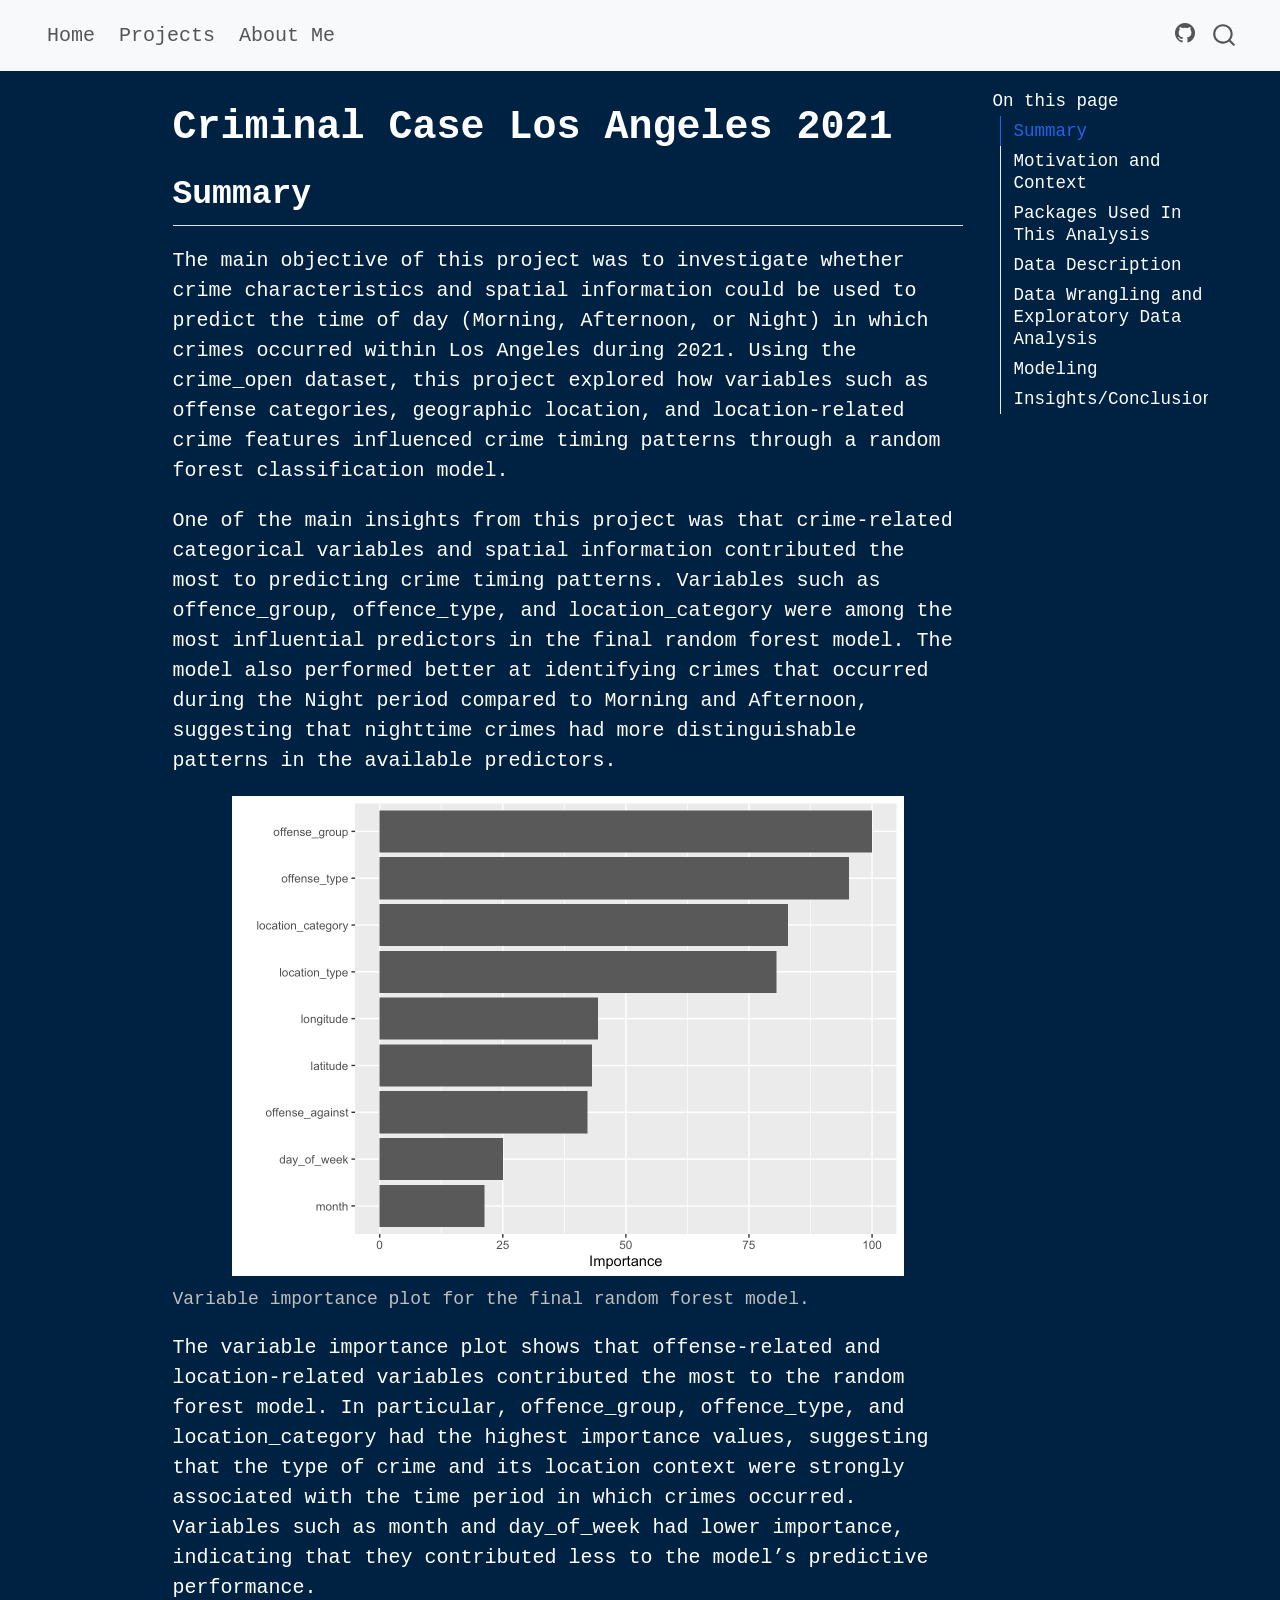
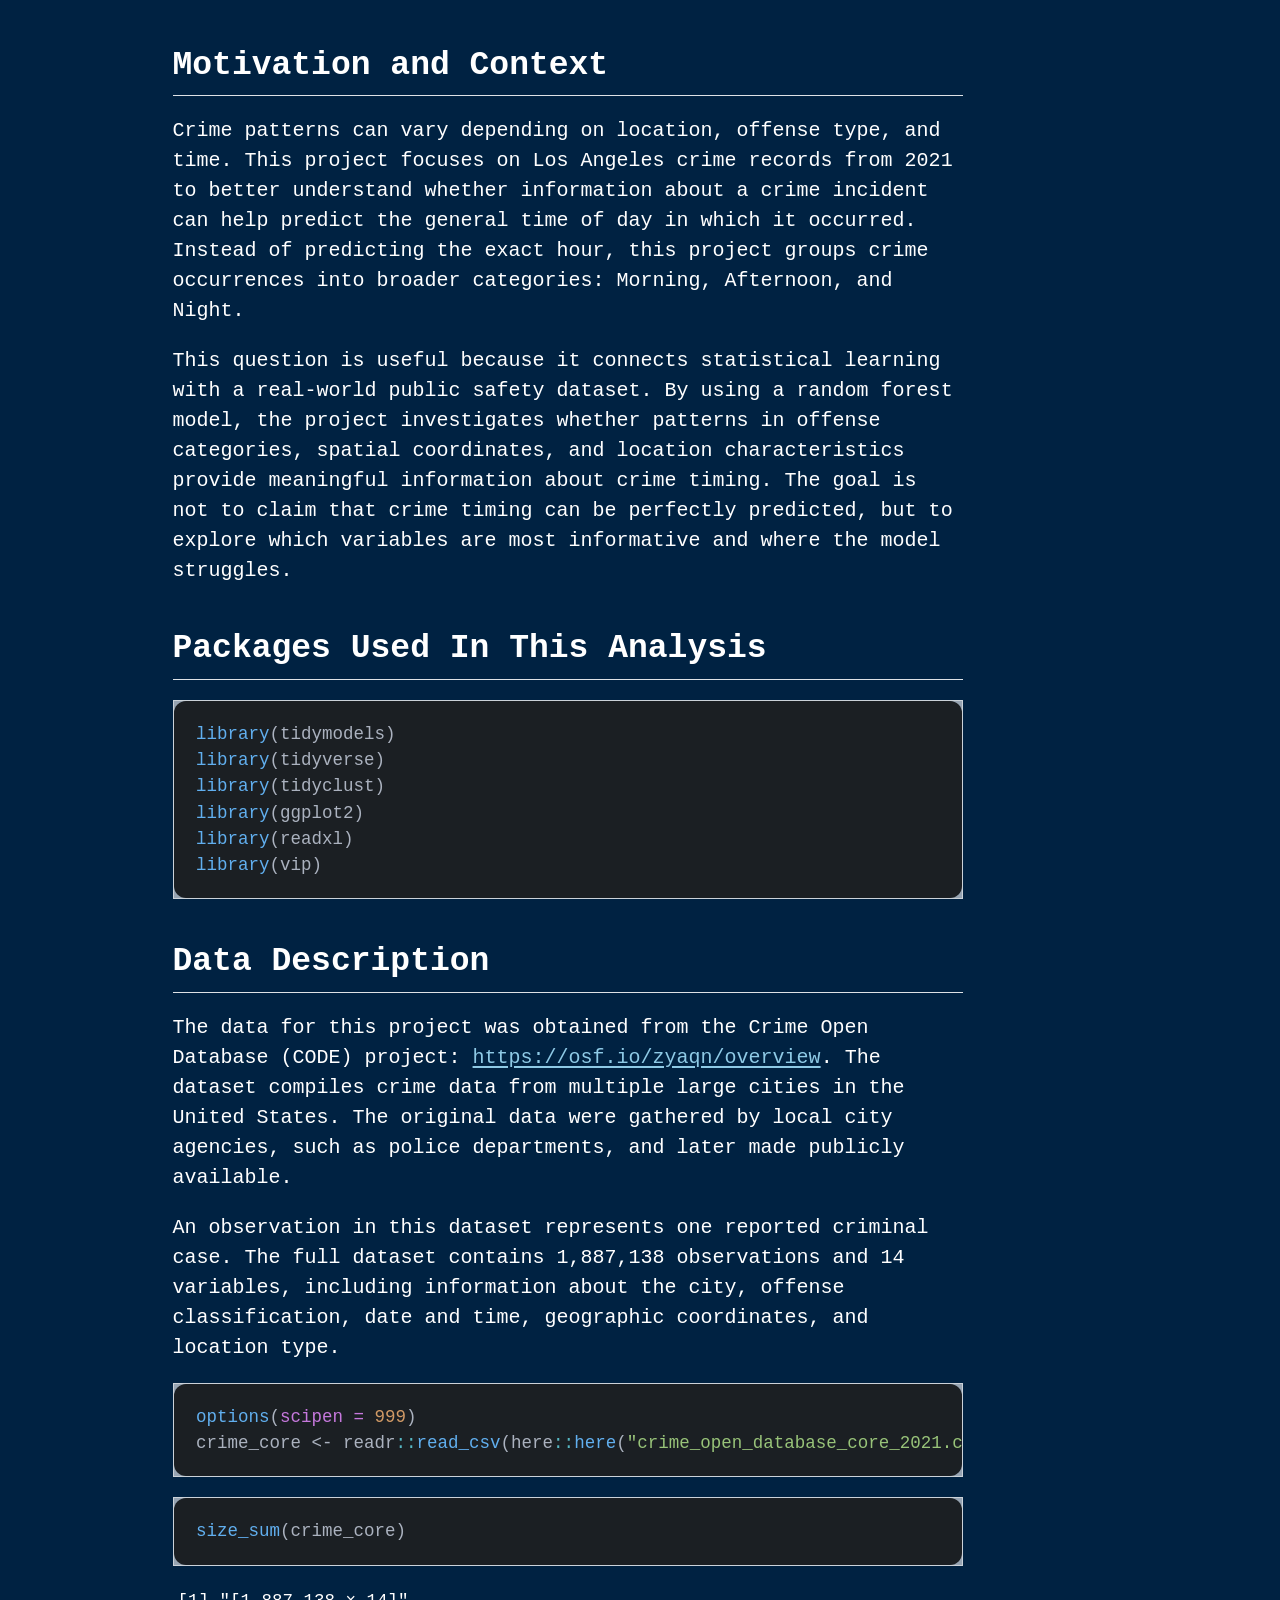
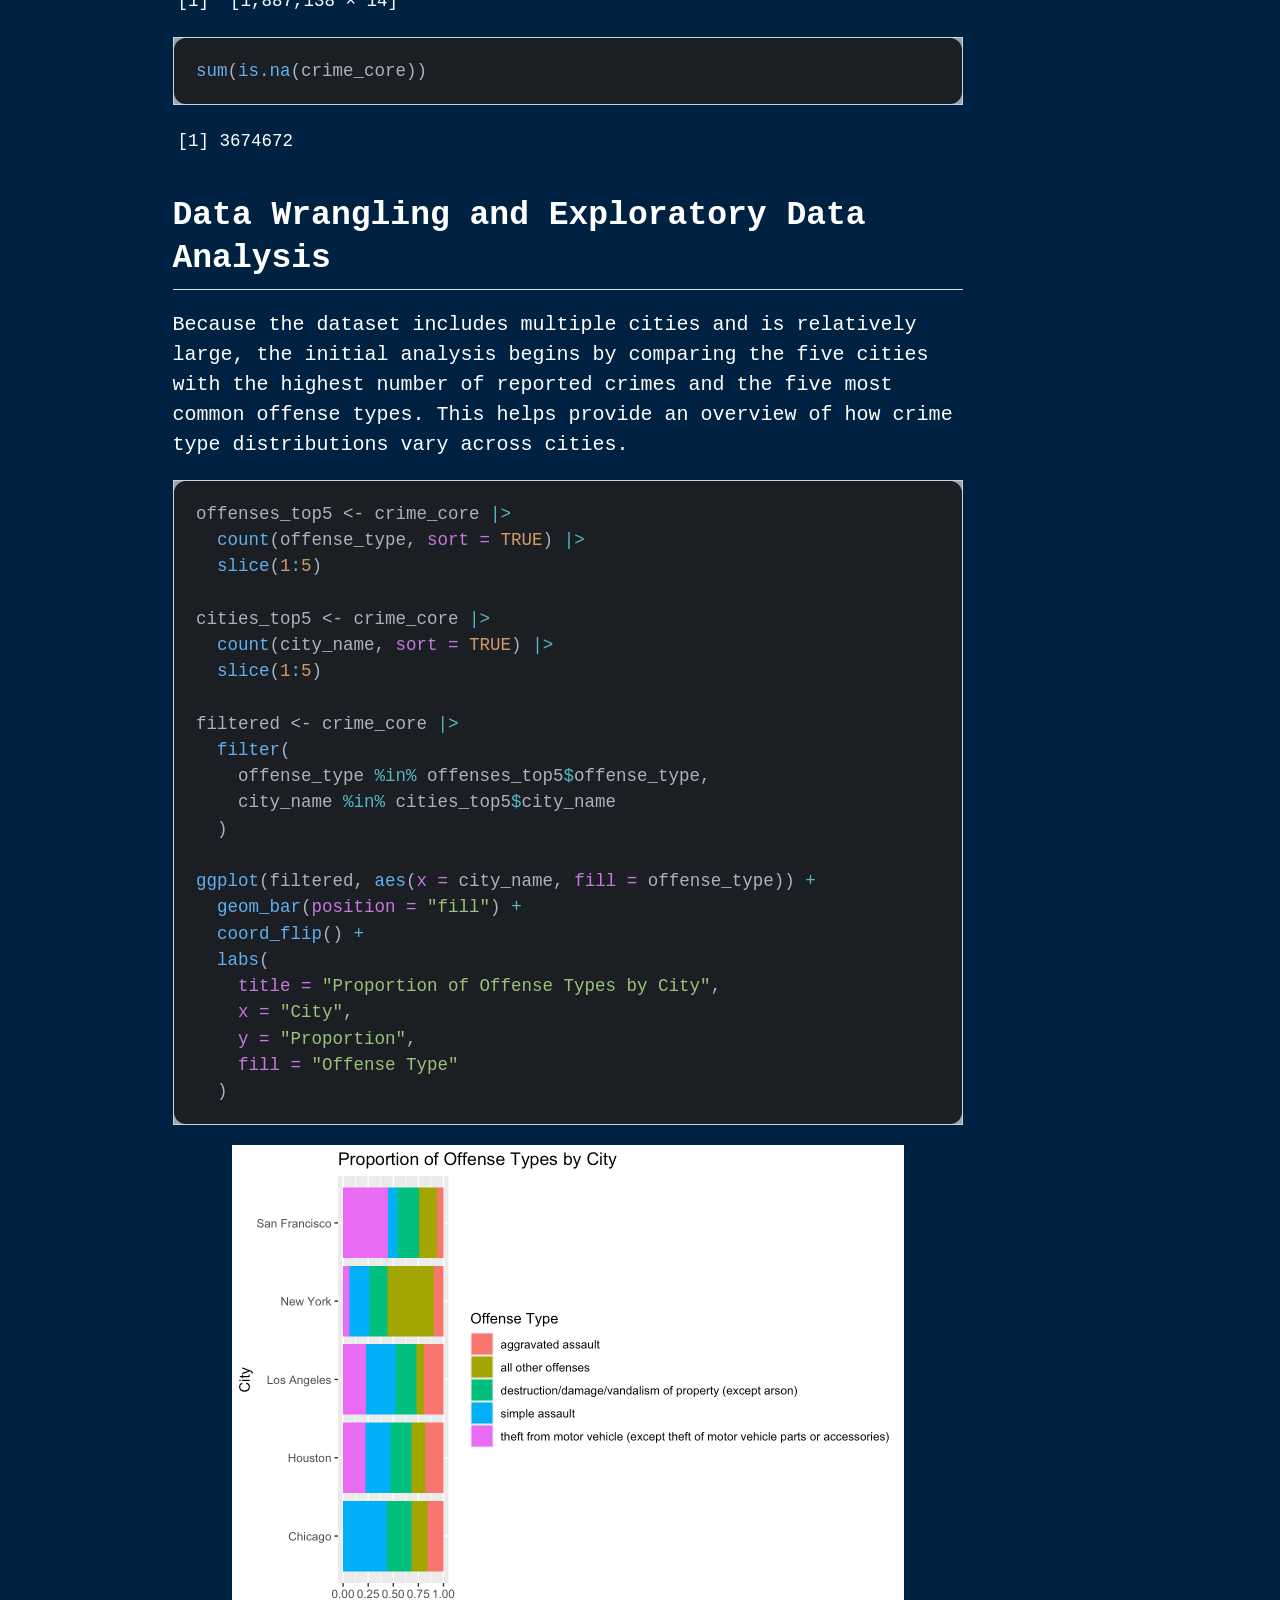
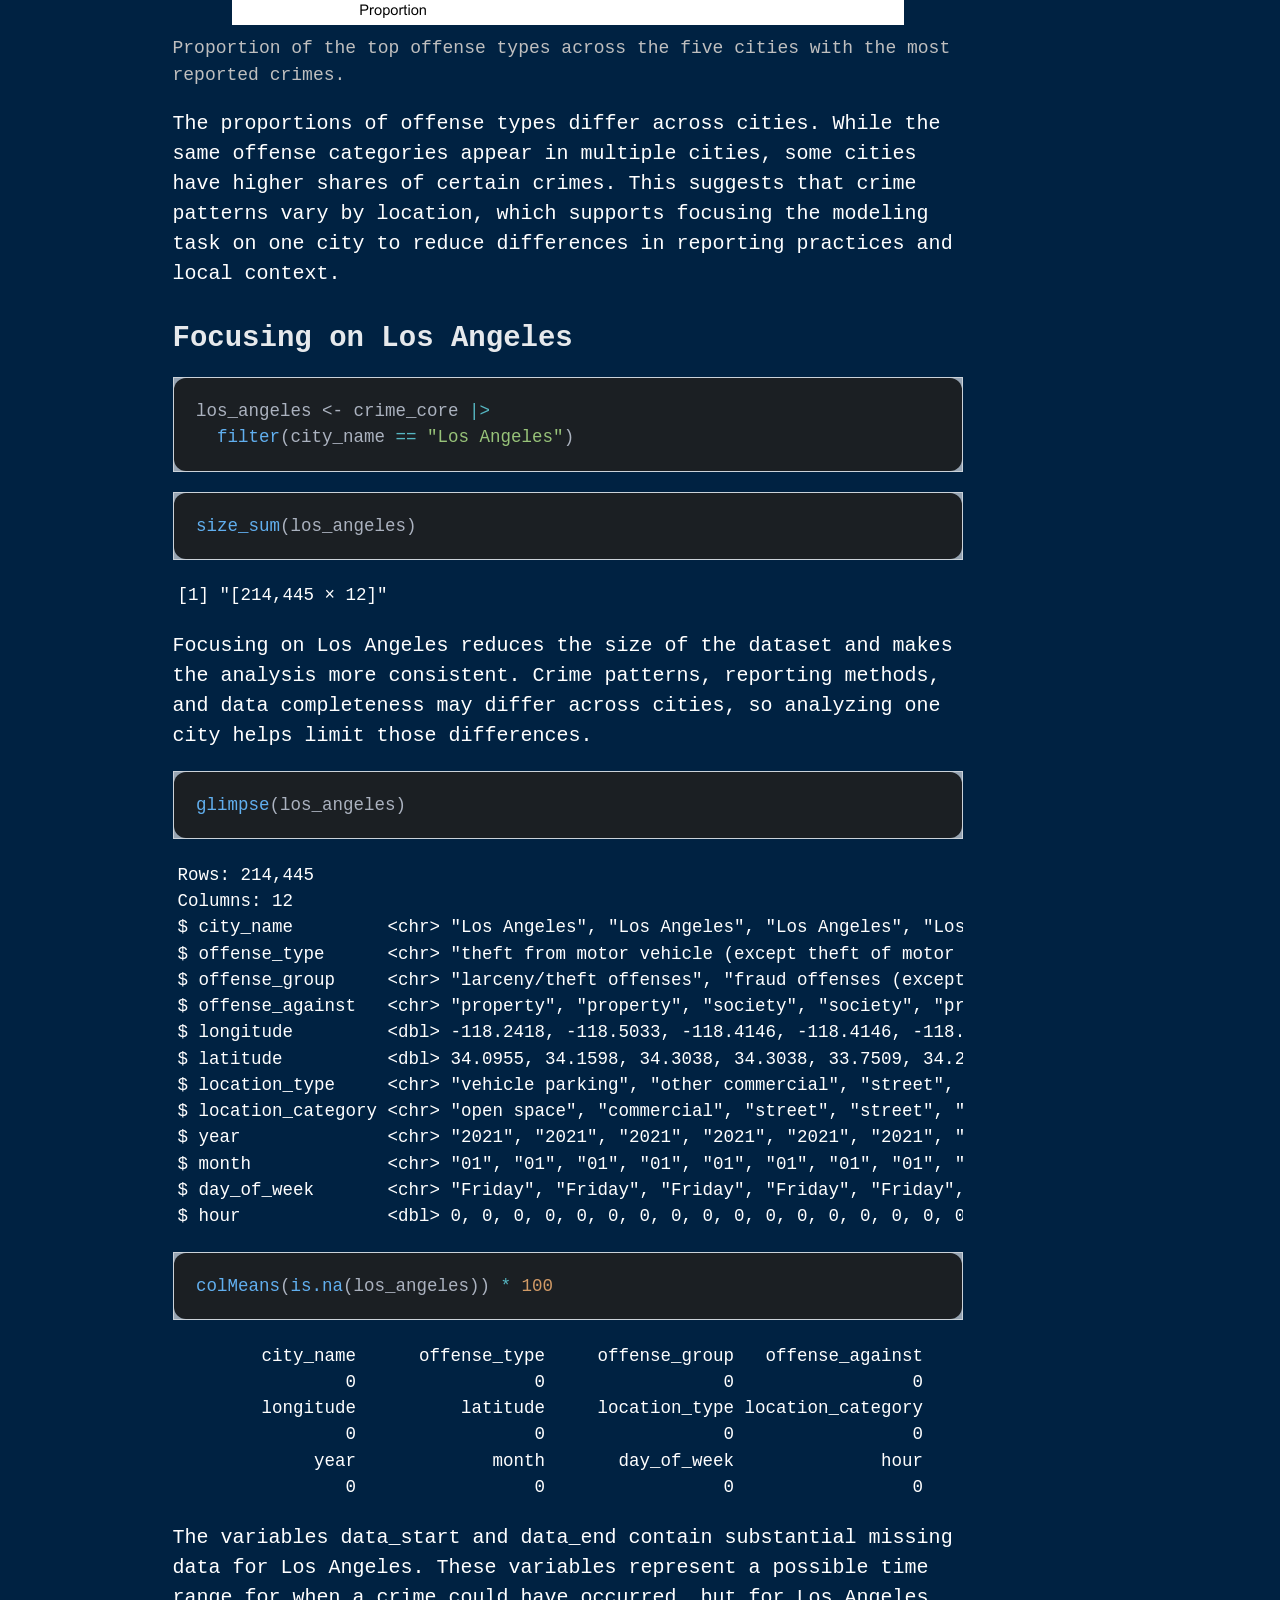
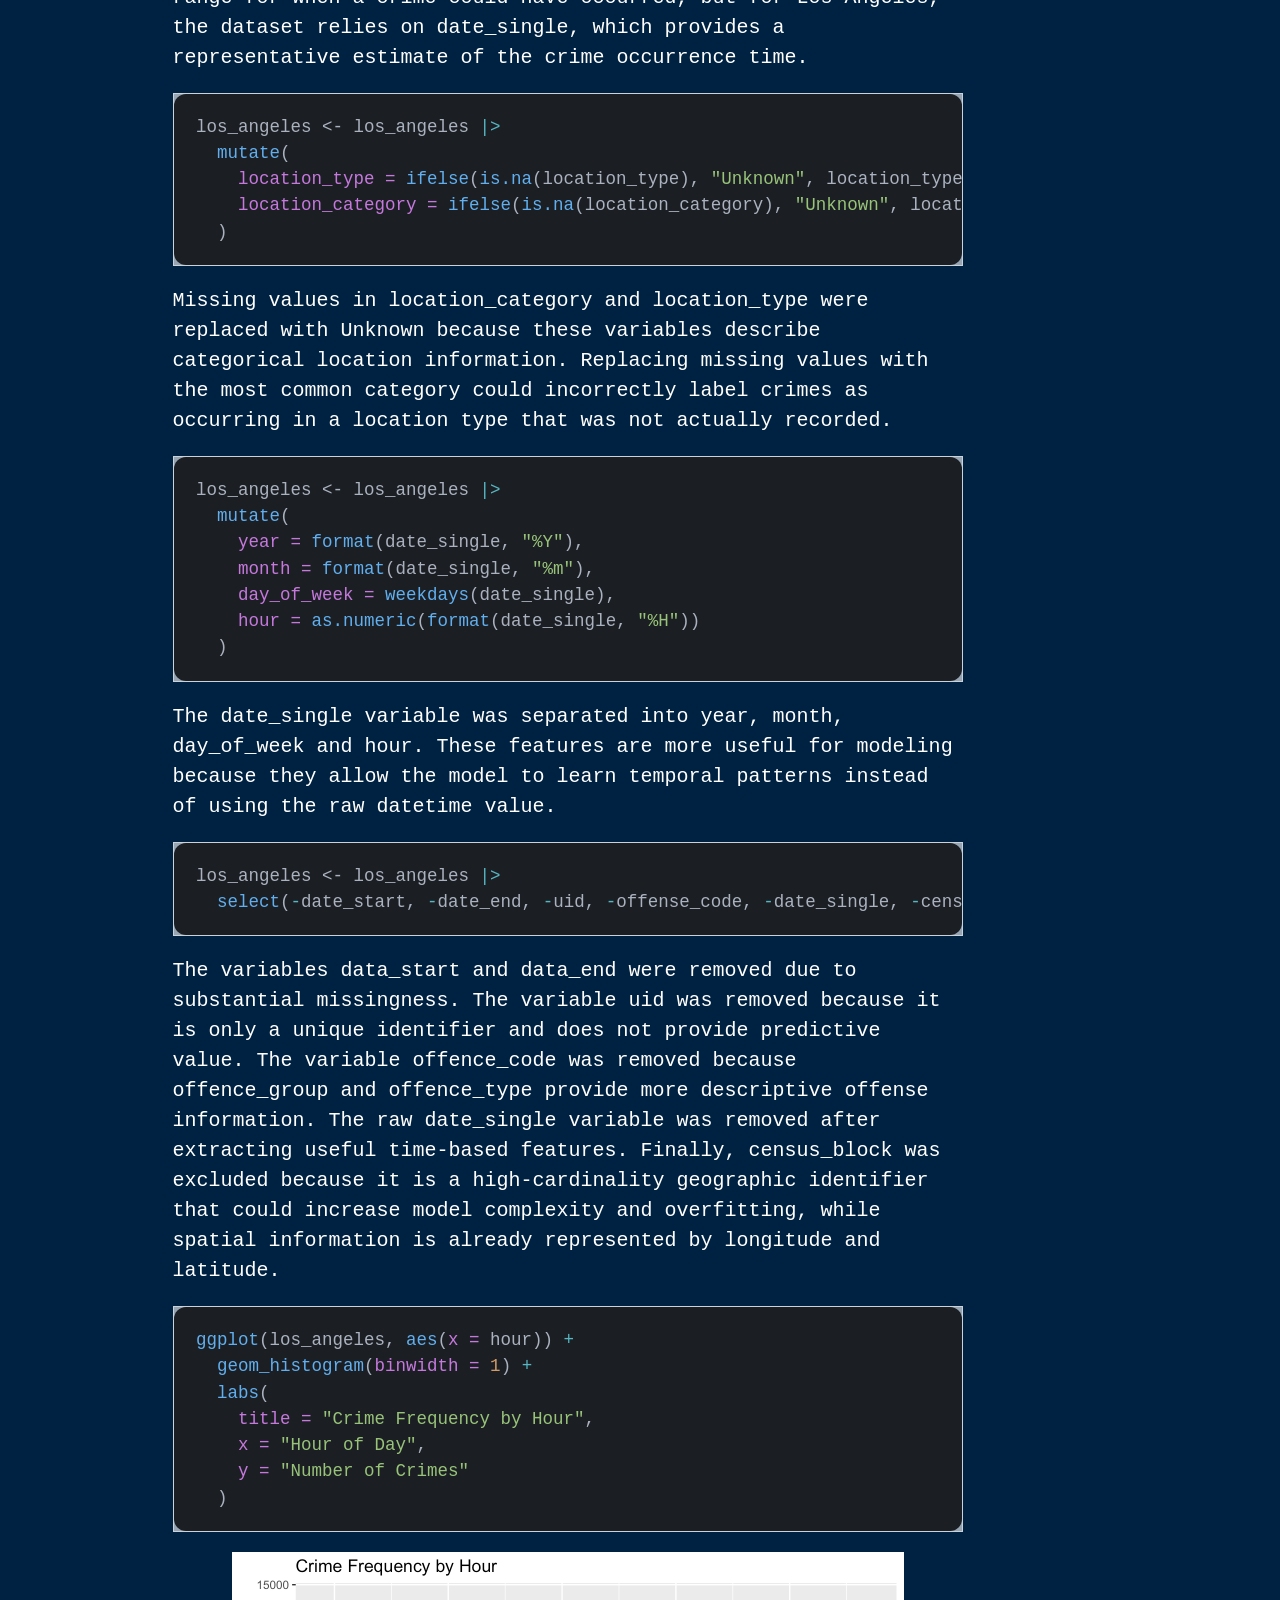
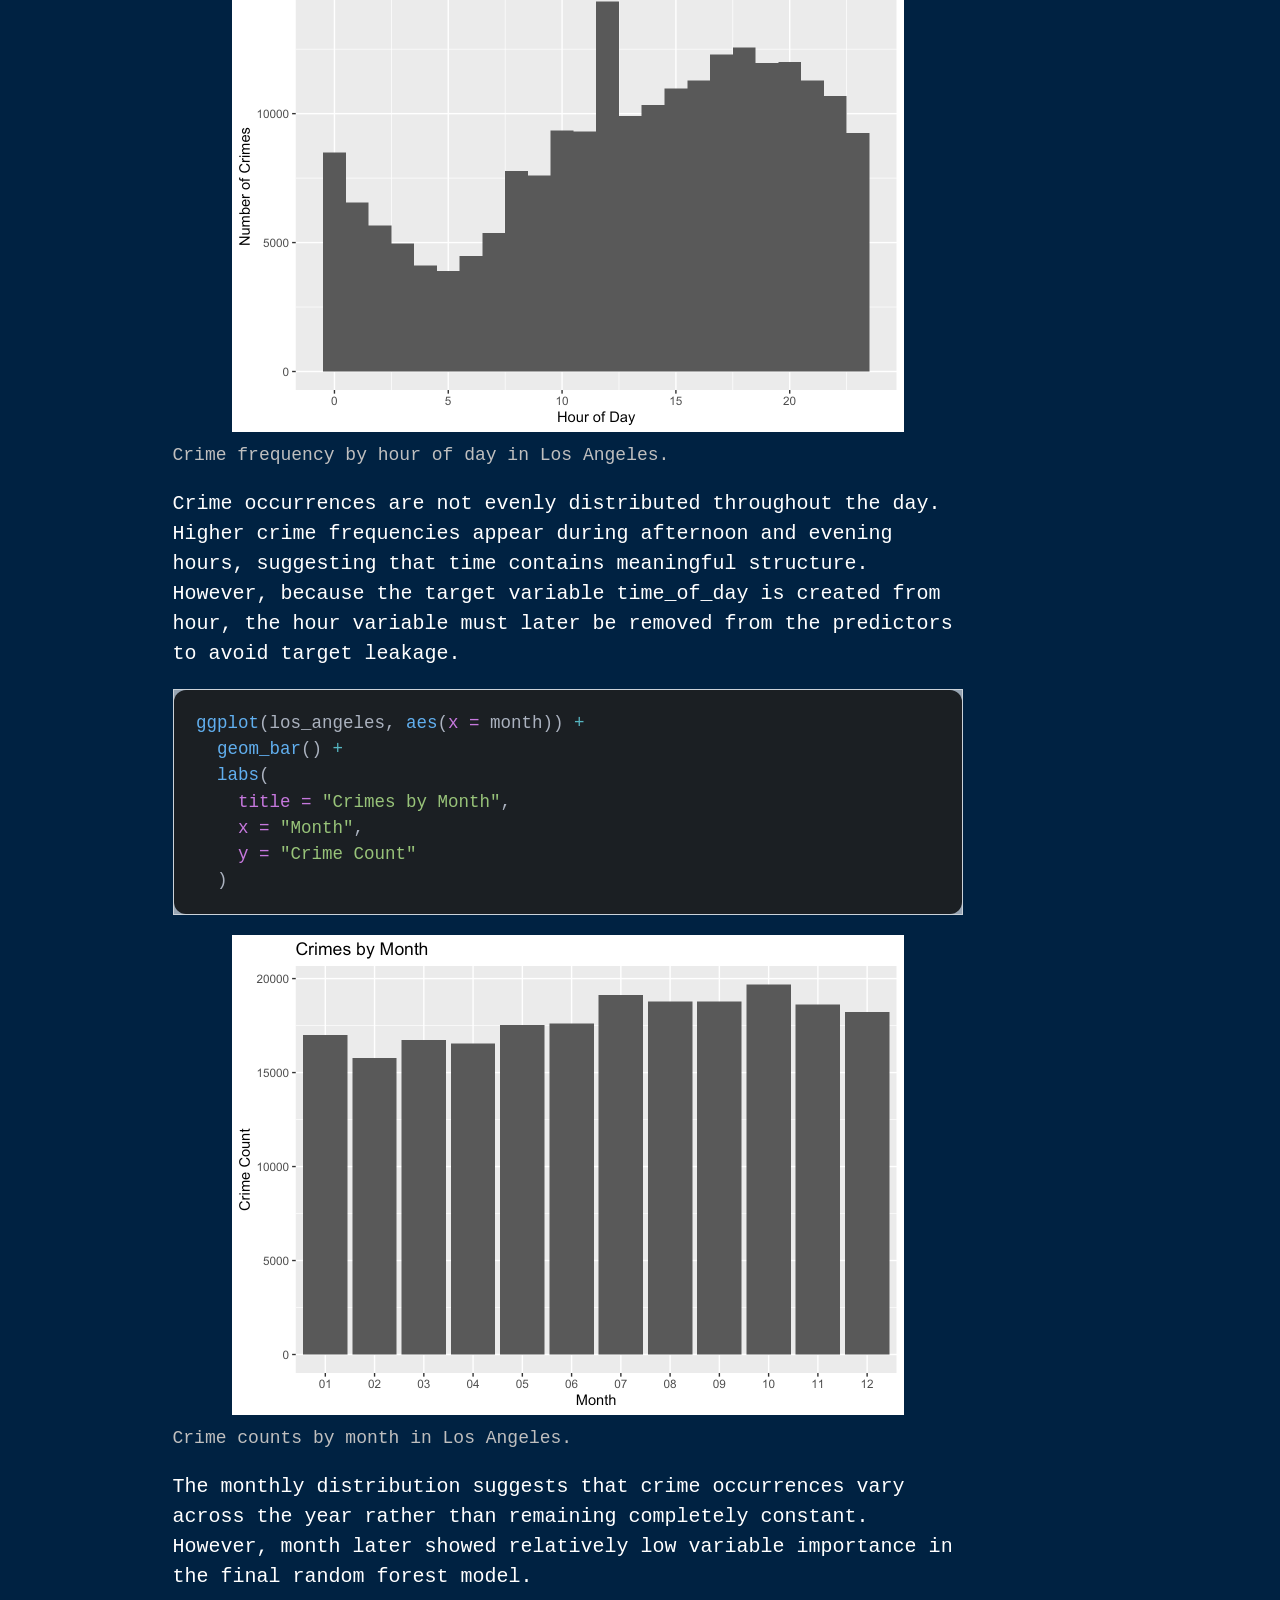
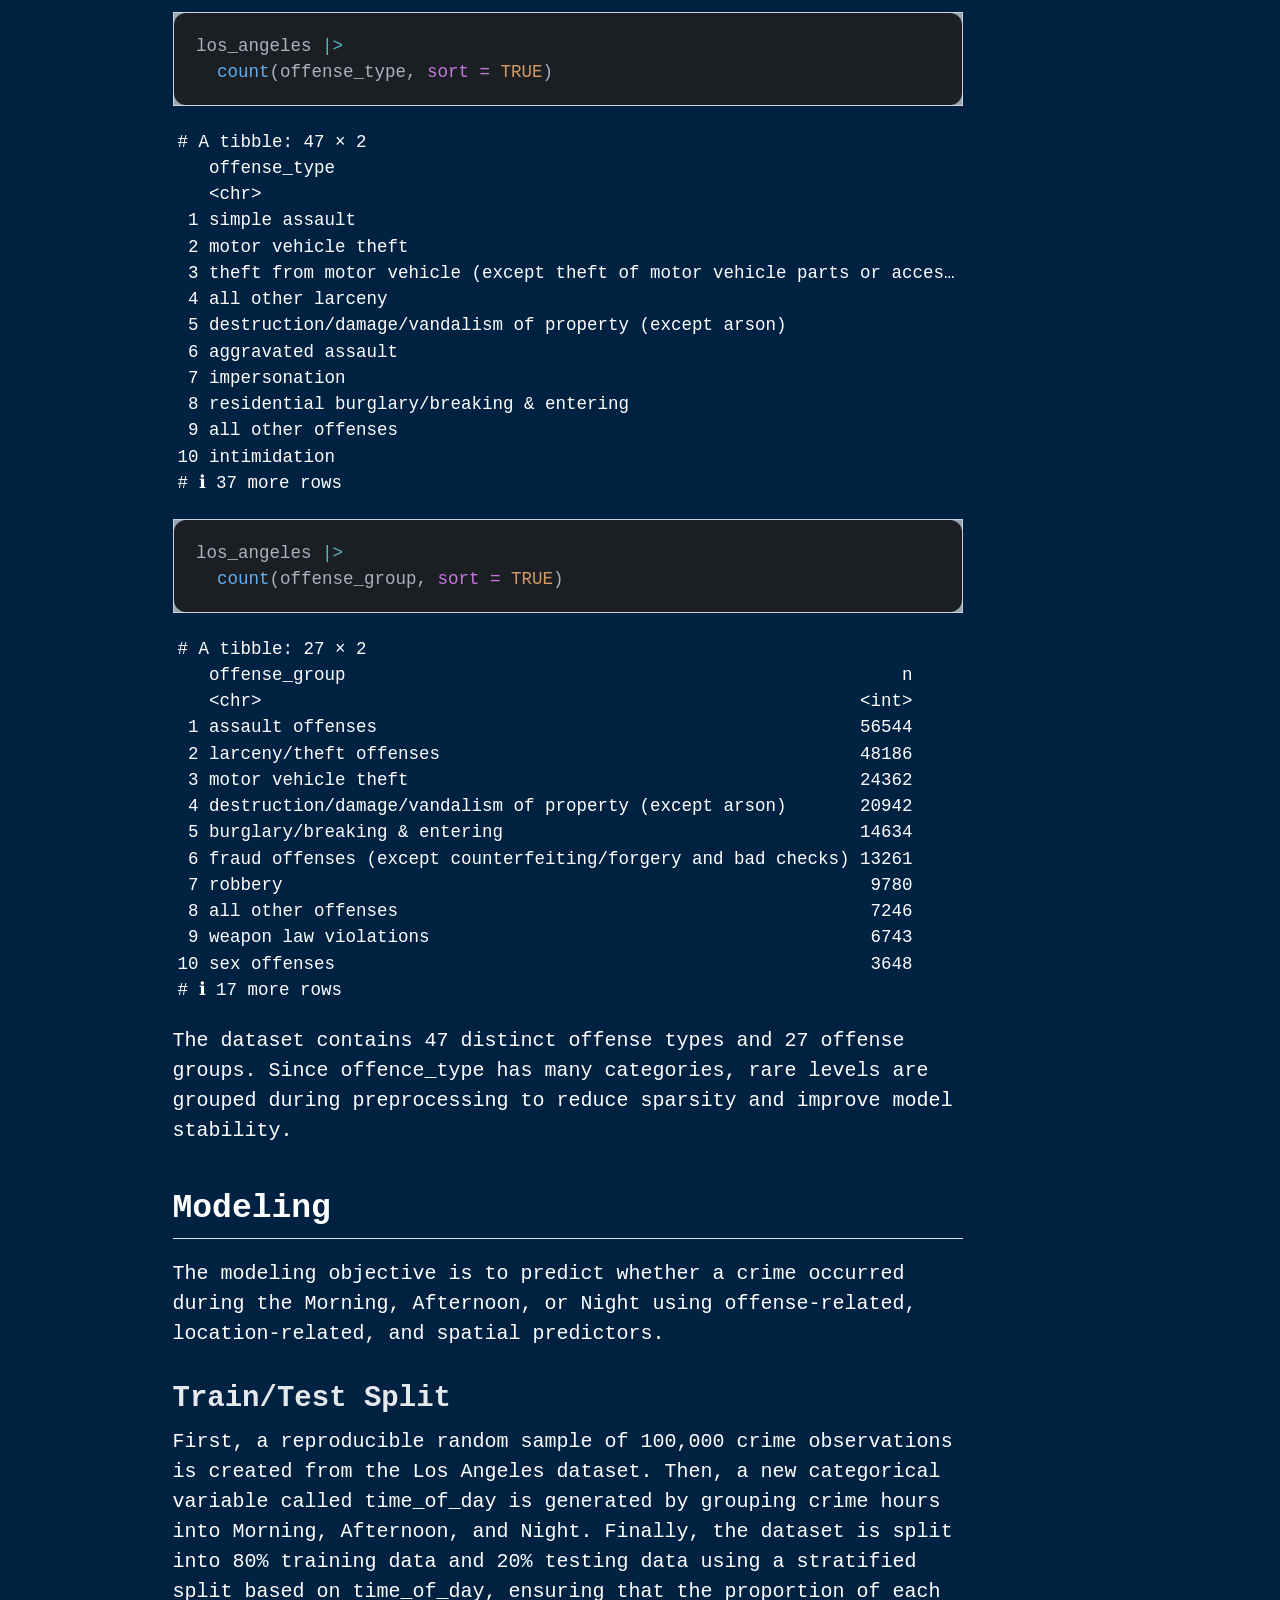
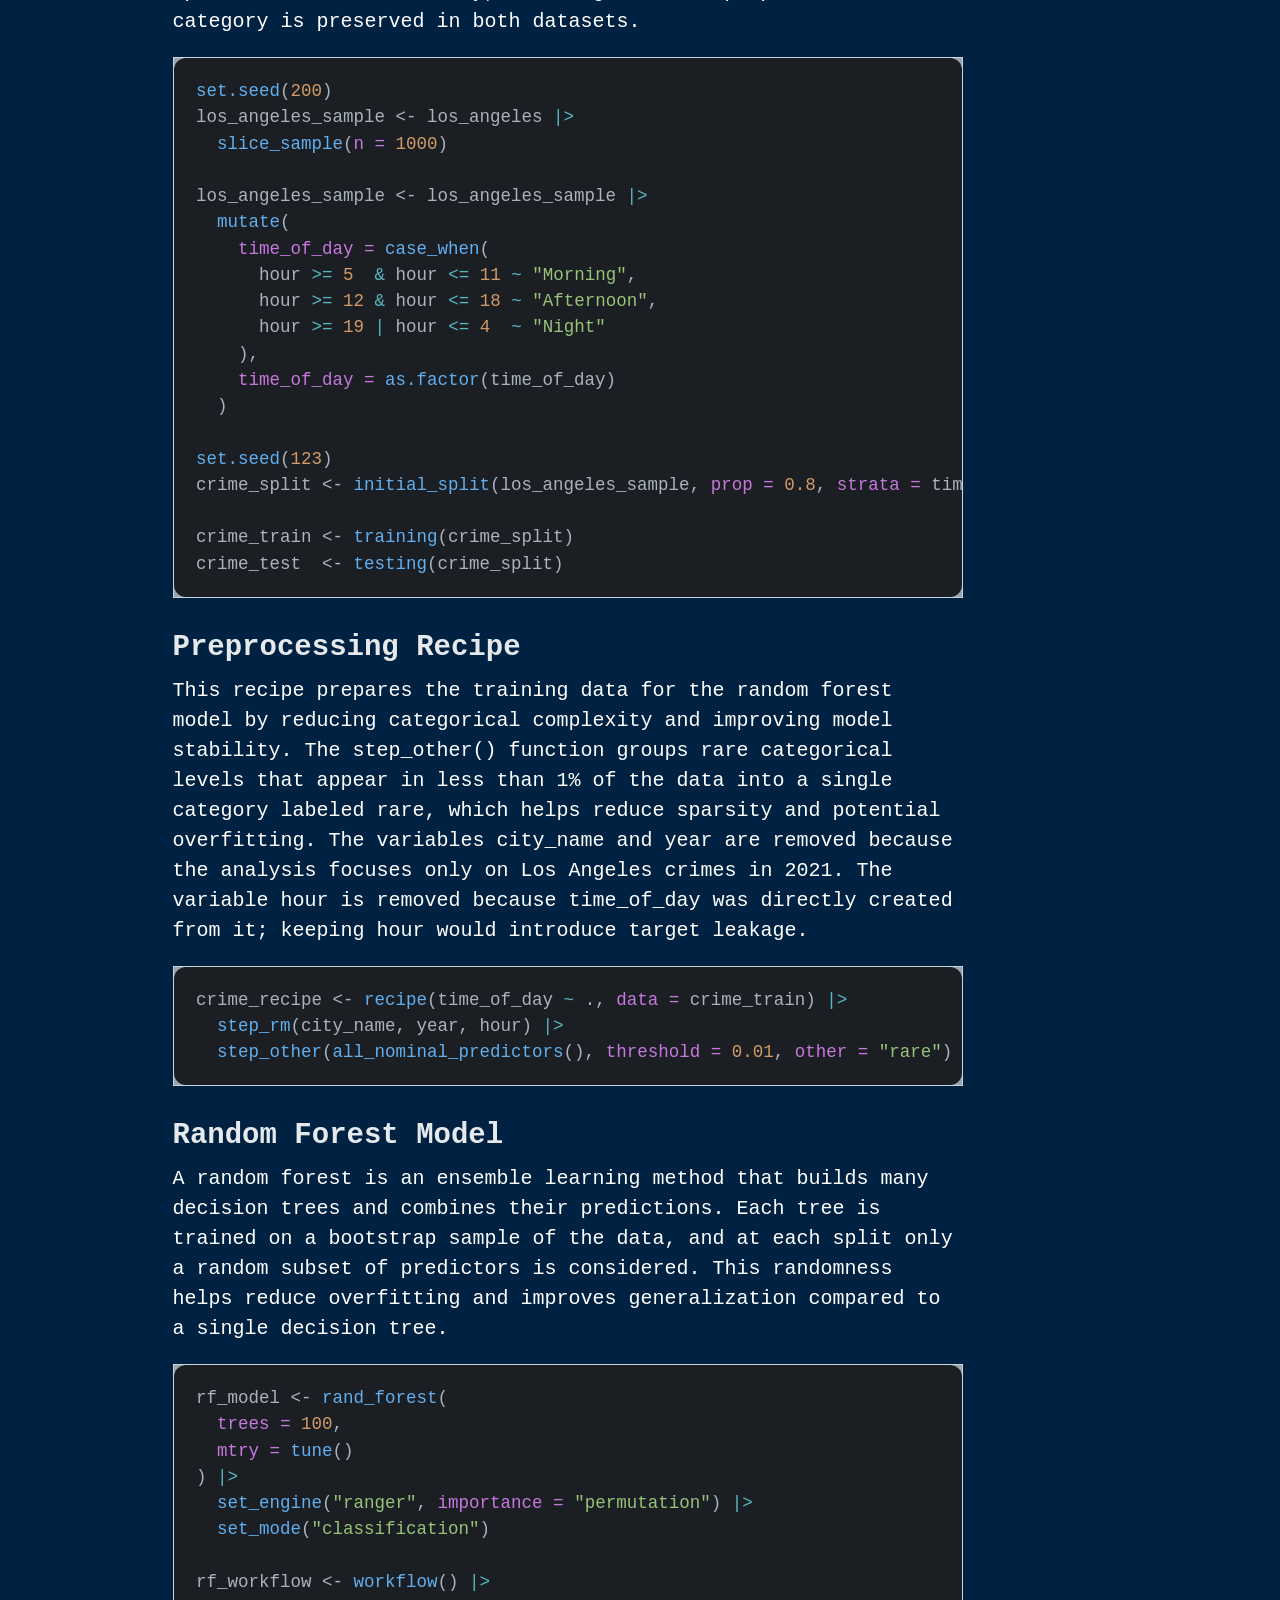
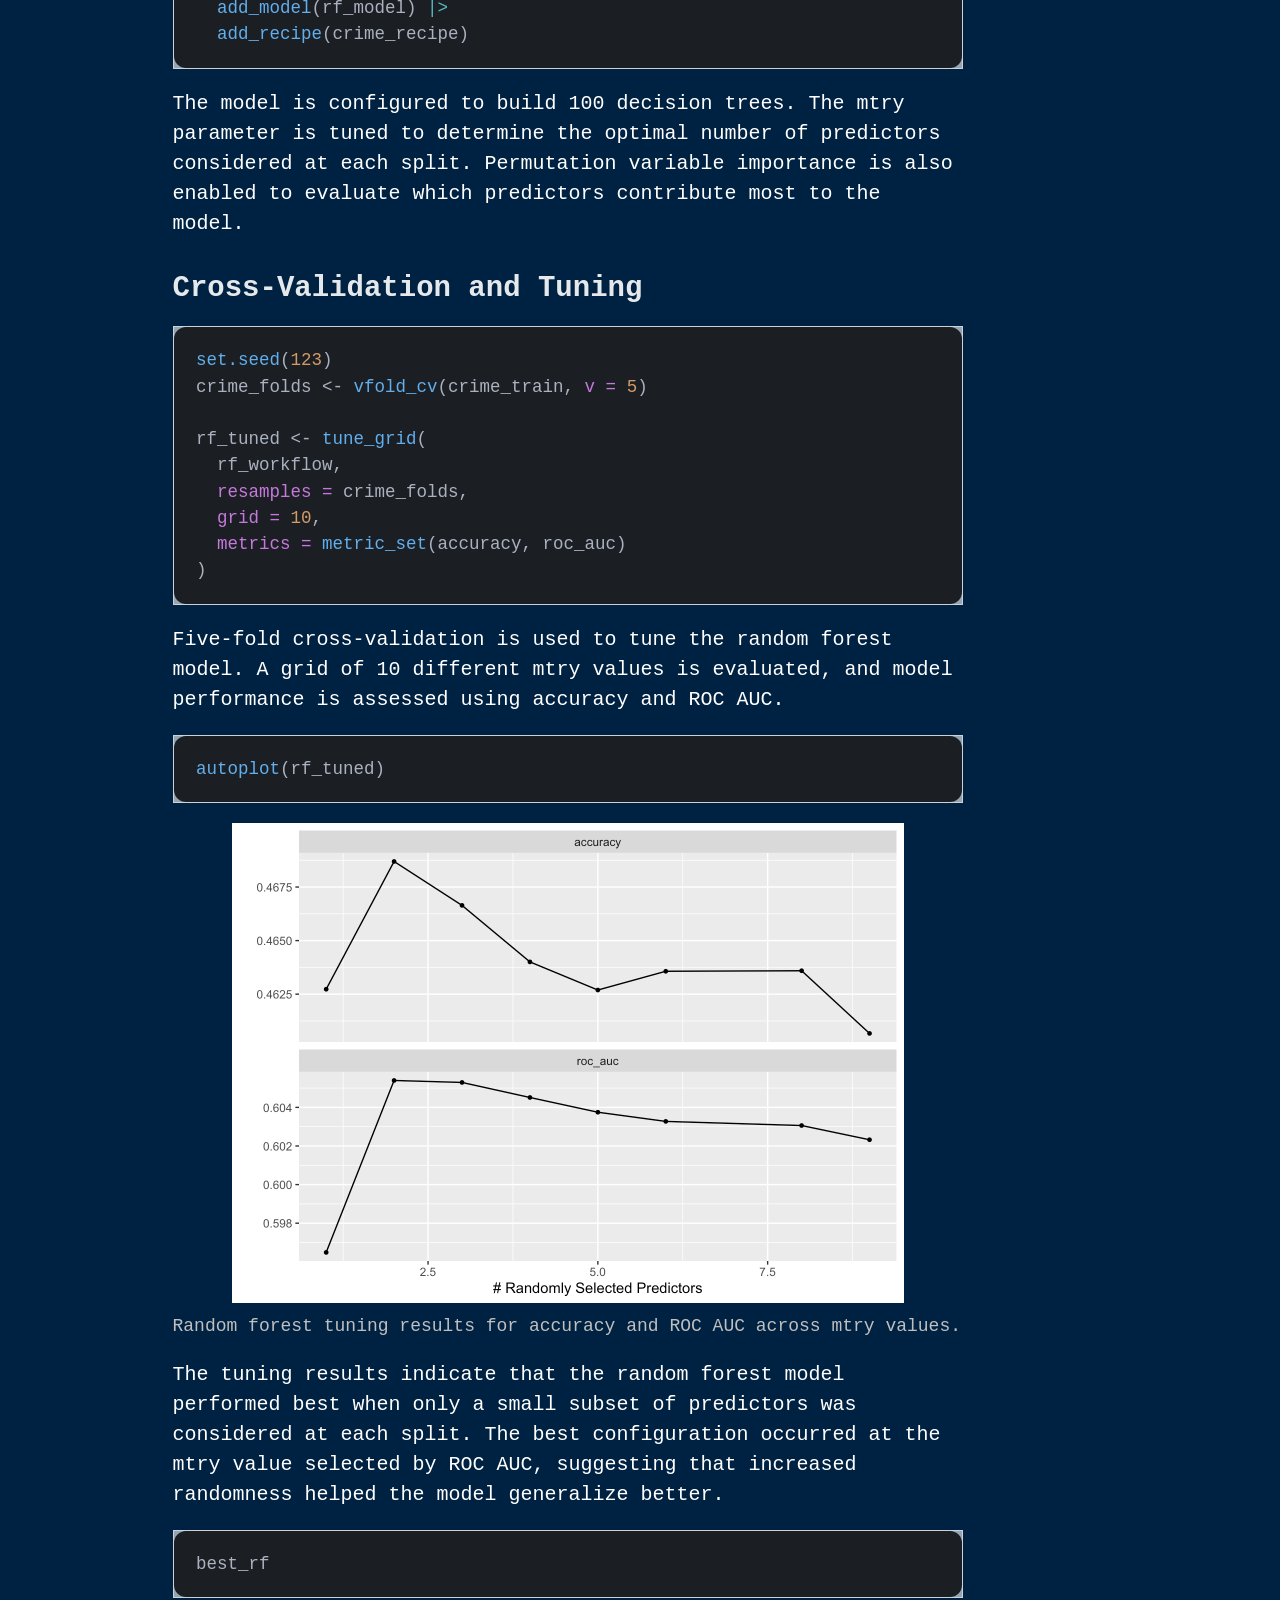
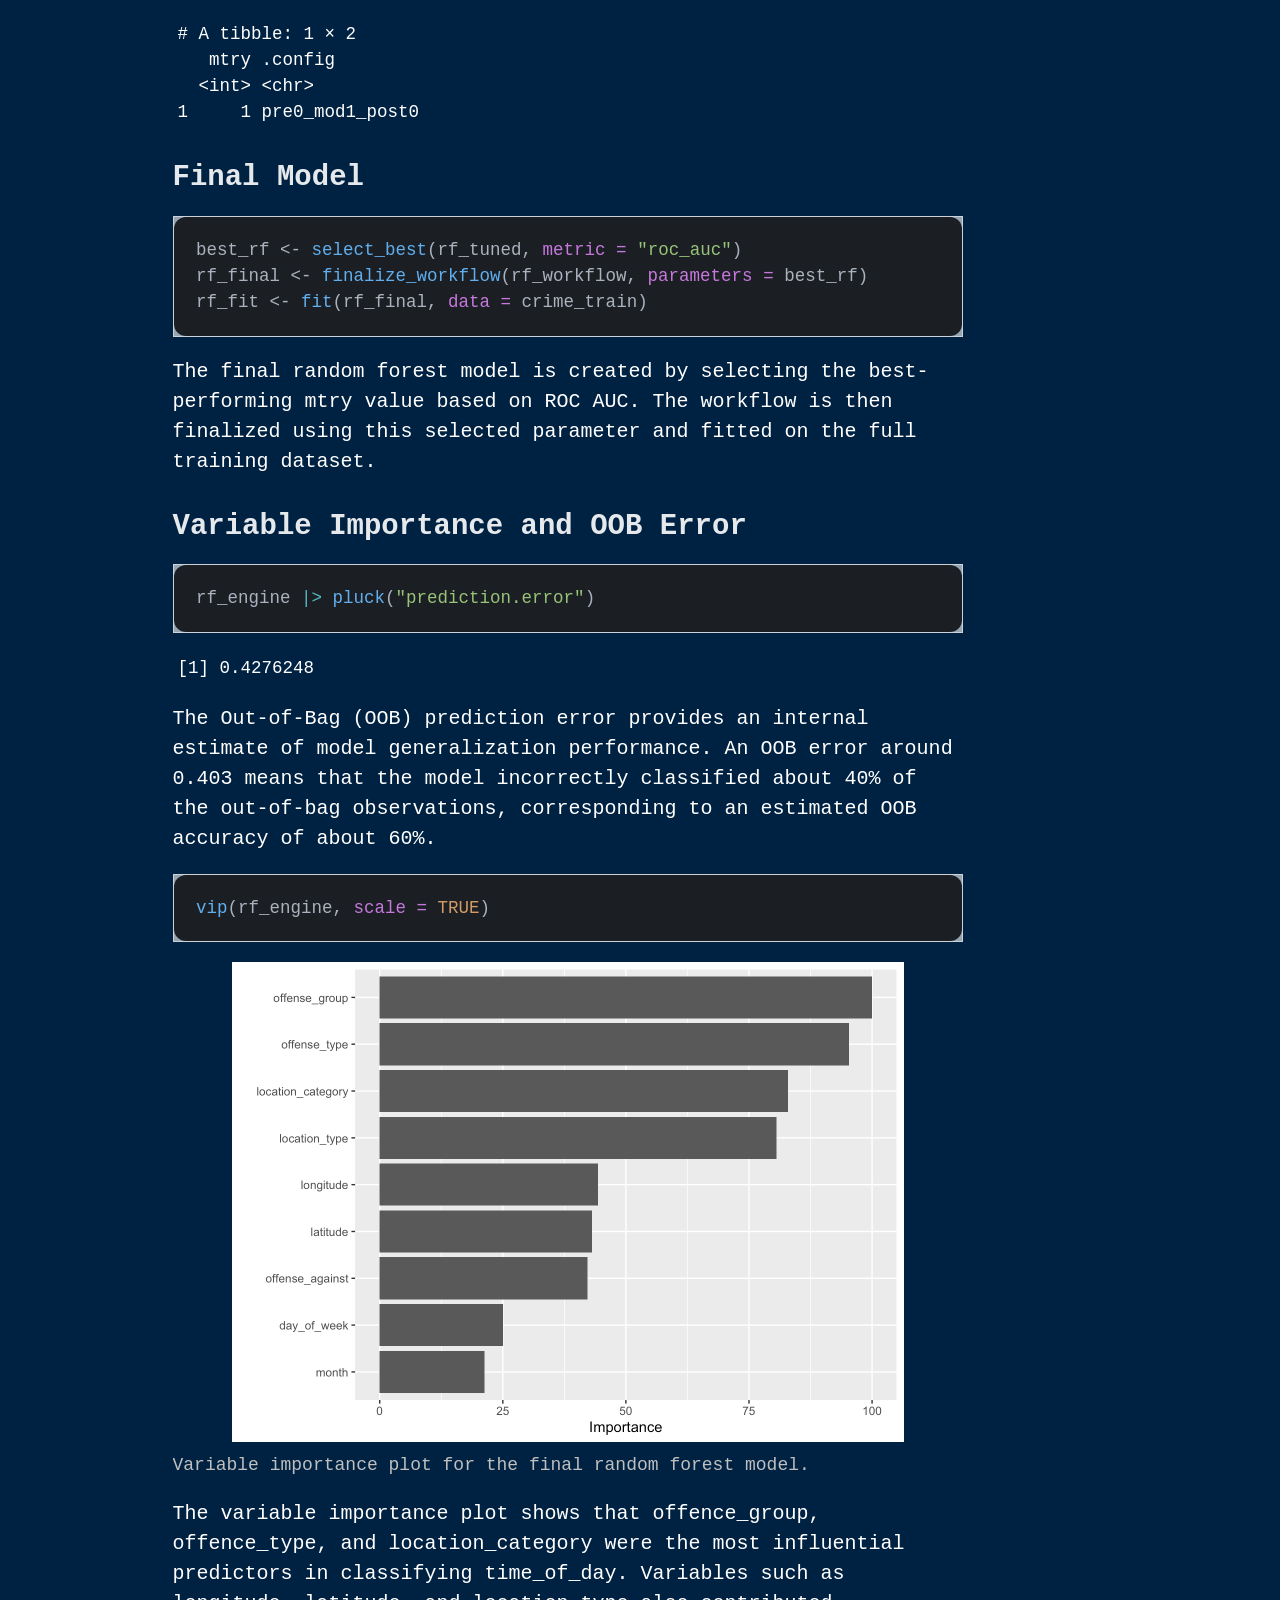
==== commit ff056de4: "newer version" ====
--- a/docs/math437.html
+++ b/docs/math437.html
@@ -72,10 +72,10 @@
 <script src="site_libs/quarto-html/tippy.umd.min.js"></script>
 <script src="site_libs/quarto-html/anchor.min.js"></script>
 <link href="site_libs/quarto-html/tippy.css" rel="stylesheet">
-<link href="site_libs/quarto-html/quarto-syntax-highlighting-dark-4d9afe2b8d18ee9fa5d0d57b5ed4214d.css" rel="stylesheet" id="quarto-text-highlighting-styles">
+<link href="site_libs/quarto-html/quarto-syntax-highlighting-dark-7fb59815a1c41eec7c034637f0c35ff0.css" rel="stylesheet" id="quarto-text-highlighting-styles">
 <script src="site_libs/bootstrap/bootstrap.min.js"></script>
 <link href="site_libs/bootstrap/bootstrap-icons.css" rel="stylesheet">
-<link href="site_libs/bootstrap/bootstrap-793b3ffb6085b4903858311c54704437.min.css" rel="stylesheet" append-hash="true" id="quarto-bootstrap" data-mode="dark">
+<link href="site_libs/bootstrap/bootstrap-a52683af737105b21a9fef567797ce07.min.css" rel="stylesheet" append-hash="true" id="quarto-bootstrap" data-mode="dark">
 <script id="quarto-search-options" type="application/json">{
   "location": "navbar",
   "copy-button": false,
--- a/docs/site_libs/quarto-html/quarto-syntax-highlighting-dark-7fb59815a1c41eec7c034637f0c35ff0.css
+++ b/docs/site_libs/quarto-html/quarto-syntax-highlighting-dark-7fb59815a1c41eec7c034637f0c35ff0.css
@@ -0,0 +1,214 @@
+/* quarto syntax highlight colors */
+:root {
+  --quarto-hl-al-color: #95da4c;
+  --quarto-hl-an-color: #98c379;
+  --quarto-hl-at-color: #c678dd;
+  --quarto-hl-bn-color: #d19a66;
+  --quarto-hl-bu-color: #c678dd;
+  --quarto-hl-ch-color: #98c379;
+  --quarto-hl-co-color: #5c6370;
+  --quarto-hl-cv-color: #e06c75;
+  --quarto-hl-cn-color: #d19a66;
+  --quarto-hl-cf-color: #c678dd;
+  --quarto-hl-dt-color: #c678dd;
+  --quarto-hl-dv-color: #d19a66;
+  --quarto-hl-do-color: #a43340;
+  --quarto-hl-er-color: #f44747;
+  --quarto-hl-ex-color: #61afef;
+  --quarto-hl-fl-color: #d19a66;
+  --quarto-hl-fu-color: #61afef;
+  --quarto-hl-im-color: #98c379;
+  --quarto-hl-in-color: #c45b00;
+  --quarto-hl-kw-color: #c678dd;
+  --quarto-hl-op-color: #c678dd;
+  --quarto-hl-pp-color: #c678dd;
+  --quarto-hl-re-color: #2980b9;
+  --quarto-hl-sc-color: #56b6c2;
+  --quarto-hl-ss-color: #da4453;
+  --quarto-hl-st-color: #98c379;
+  --quarto-hl-va-color: #e06c75;
+  --quarto-hl-vs-color: #da4453;
+  --quarto-hl-wa-color: #da4453;
+}
+
+/* other quarto variables */
+:root {
+  --quarto-font-monospace: SFMono-Regular, Menlo, Monaco, Consolas, "Liberation Mono", "Courier New", monospace;
+}
+
+/* syntax highlight based on Pandoc's rules */
+pre > code.sourceCode > span {
+  color: #abb2bf;
+}
+
+code.sourceCode > span {
+  color: #abb2bf;
+}
+
+div.sourceCode,
+div.sourceCode pre.sourceCode {
+  color: #abb2bf;
+}
+
+/* Normal */
+code span {
+  color: #abb2bf;
+}
+
+/* Alert */
+code span.al {
+  background-color: #4d1f24;
+  font-weight: bold;
+  color: #95da4c;
+}
+
+/* Annotation */
+code span.an {
+  color: #98c379;
+}
+
+/* Attribute */
+code span.at {
+  color: #c678dd;
+}
+
+/* BaseN */
+code span.bn {
+  color: #d19a66;
+}
+
+/* BuiltIn */
+code span.bu {
+  color: #c678dd;
+}
+
+/* ControlFlow */
+code span.cf {
+  color: #c678dd;
+}
+
+/* Char */
+code span.ch {
+  color: #98c379;
+}
+
+/* Constant */
+code span.cn {
+  color: #d19a66;
+}
+
+/* Comment */
+code span.co {
+  font-style: italic;
+  color: #5c6370;
+}
+
+/* CommentVar */
+code span.cv {
+  font-style: italic;
+  color: #e06c75;
+}
+
+/* Documentation */
+code span.do {
+  color: #a43340;
+}
+
+/* DataType */
+code span.dt {
+  color: #c678dd;
+}
+
+/* DecVal */
+code span.dv {
+  color: #d19a66;
+}
+
+/* Error */
+code span.er {
+  color: #f44747;
+  text-decoration: underline;
+}
+
+/* Extension */
+code span.ex {
+  font-weight: bold;
+  color: #61afef;
+}
+
+/* Float */
+code span.fl {
+  color: #d19a66;
+}
+
+/* Function */
+code span.fu {
+  color: #61afef;
+}
+
+/* Import */
+code span.im {
+  color: #98c379;
+}
+
+/* Information */
+code span.in {
+  color: #c45b00;
+}
+
+/* Keyword */
+code span.kw {
+  color: #c678dd;
+}
+
+/* Operator */
+code span.op {
+  color: #c678dd;
+}
+
+/* Preprocessor */
+code span.pp {
+  color: #c678dd;
+}
+
+/* RegionMarker */
+code span.re {
+  background-color: #153042;
+  color: #2980b9;
+}
+
+/* SpecialChar */
+code span.sc {
+  color: #56b6c2;
+}
+
+/* SpecialString */
+code span.ss {
+  color: #da4453;
+}
+
+/* String */
+code span.st {
+  color: #98c379;
+}
+
+/* Variable */
+code span.va {
+  color: #e06c75;
+}
+
+/* VerbatimString */
+code span.vs {
+  color: #da4453;
+}
+
+/* Warning */
+code span.wa {
+  color: #da4453;
+}
+
+.prevent-inlining {
+  content: "</";
+}
+
+/*# sourceMappingURL=b28fd02f3a35fc81c18957692d7b98cd.css.map */
--- a/docs/styles.css
+++ b/docs/styles.css
@@ -108,4 +108,26 @@
 .skill-card-body li::before {
   content: "— ";
   color: #aaa;
+}
+
+pre.sourceCode {
+  background-color: #1b1f23 !important;
+  border-radius: 12px;
+  padding: 1em;
+}
+
+code.sourceCode {
+  color: #f8f8f2;
+}
+
+.cell-output,
+.cell-output pre,
+.cell-output-stdout,
+.cell-output-stdout pre {
+  color: white !important;
+  background-color: #002242 !important;
+}
+
+pre {
+  color: white !important;
 }
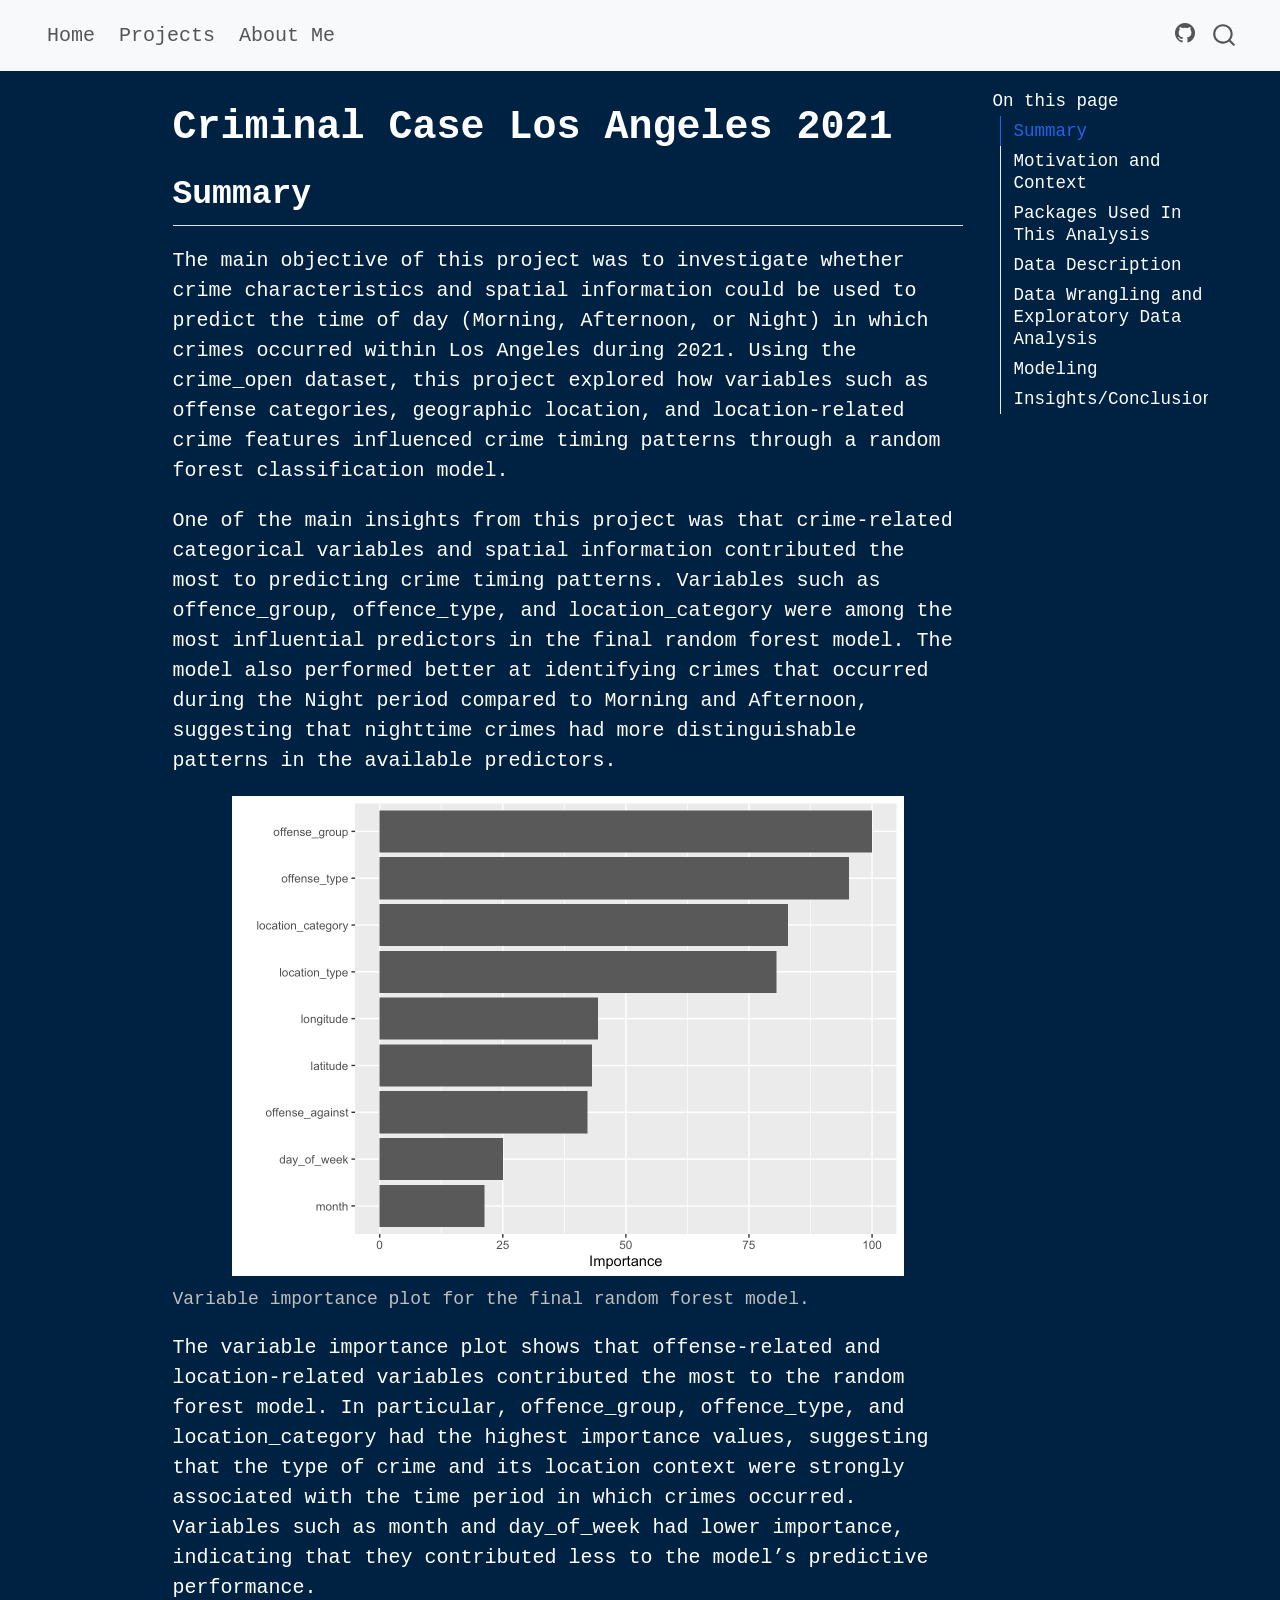
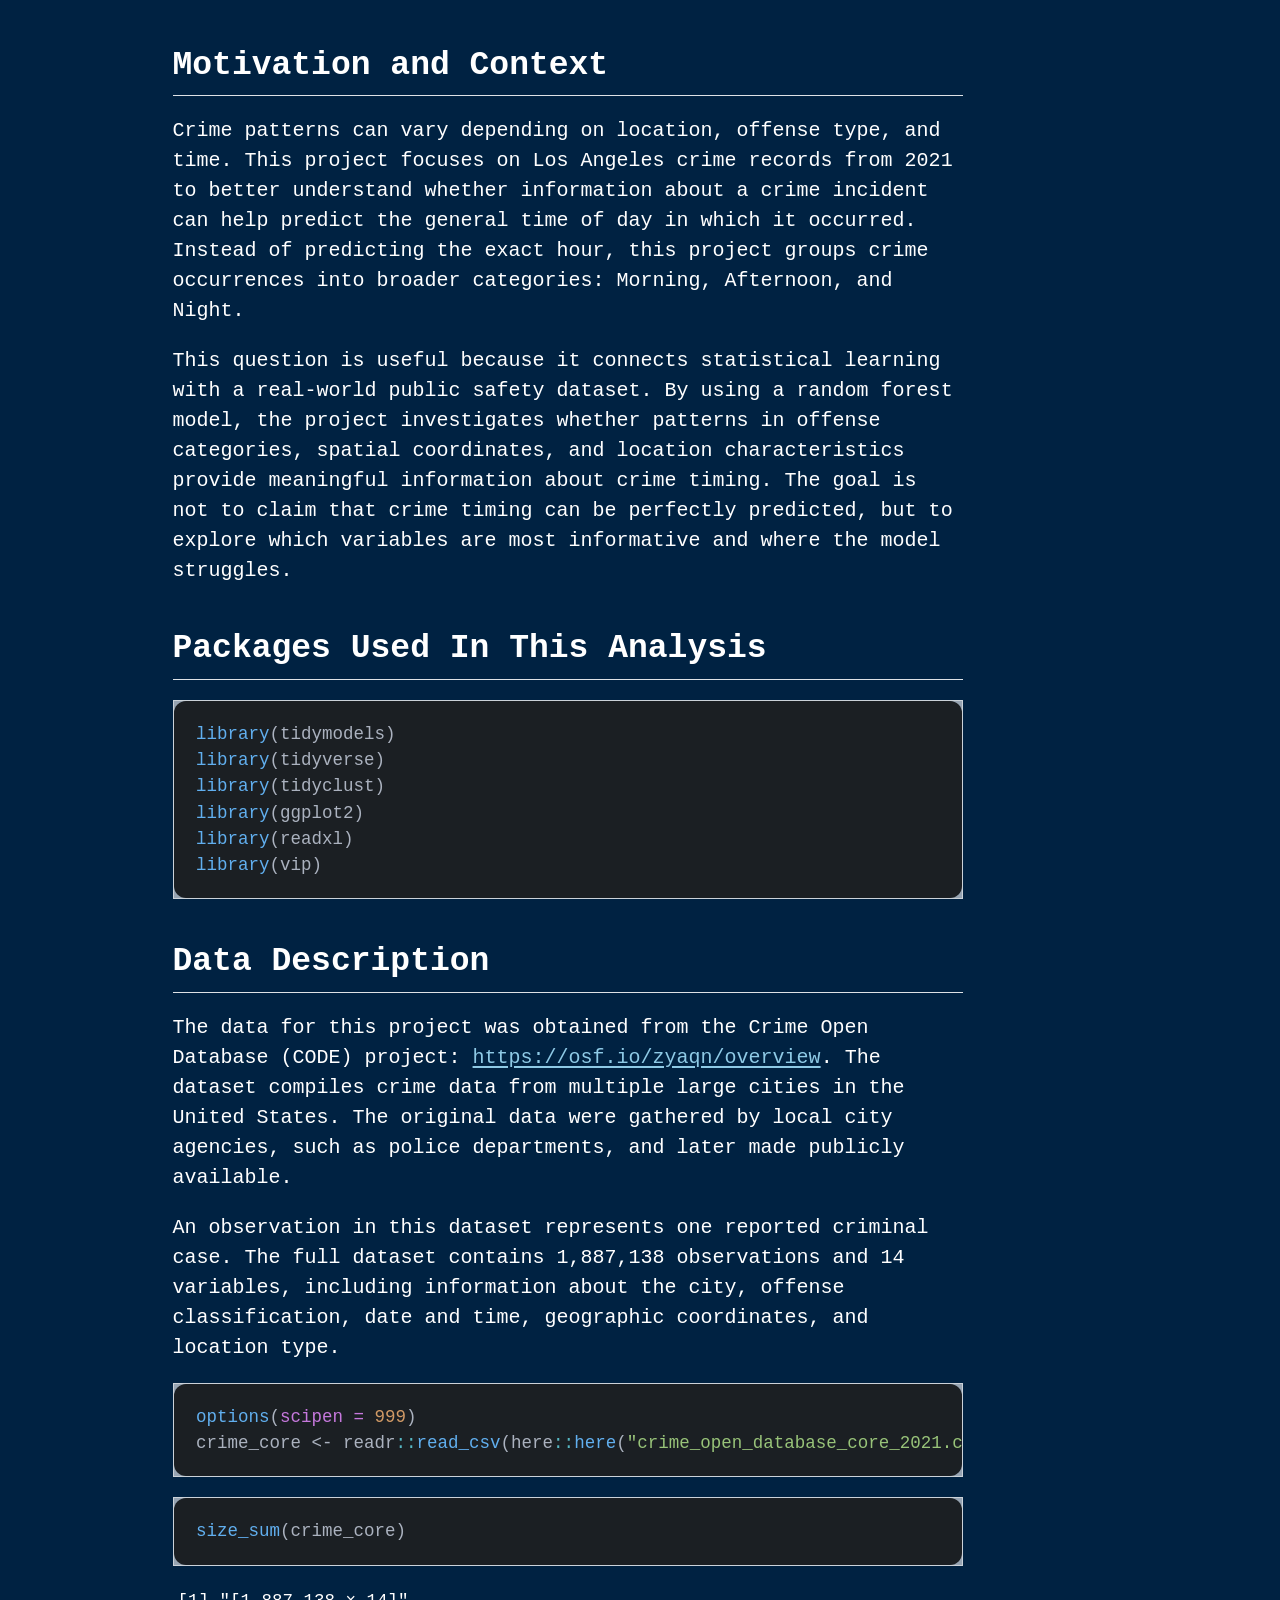
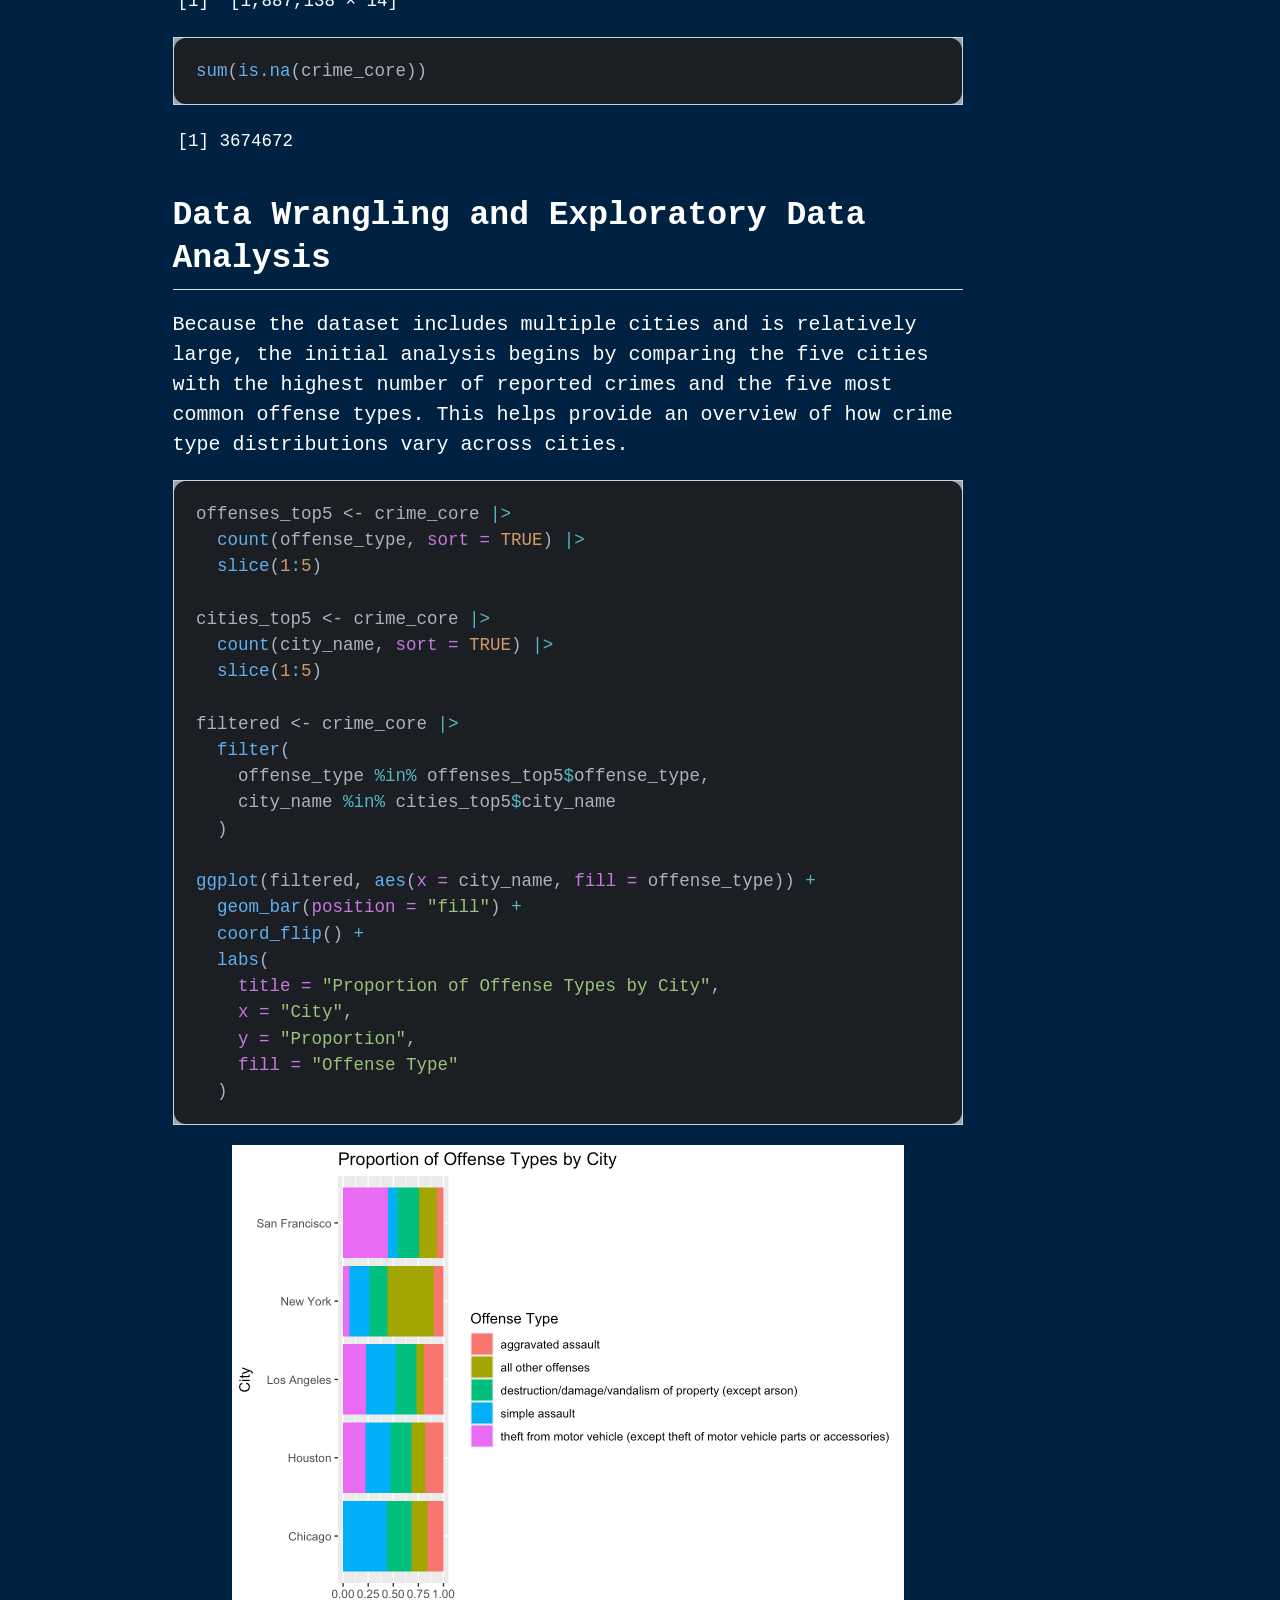
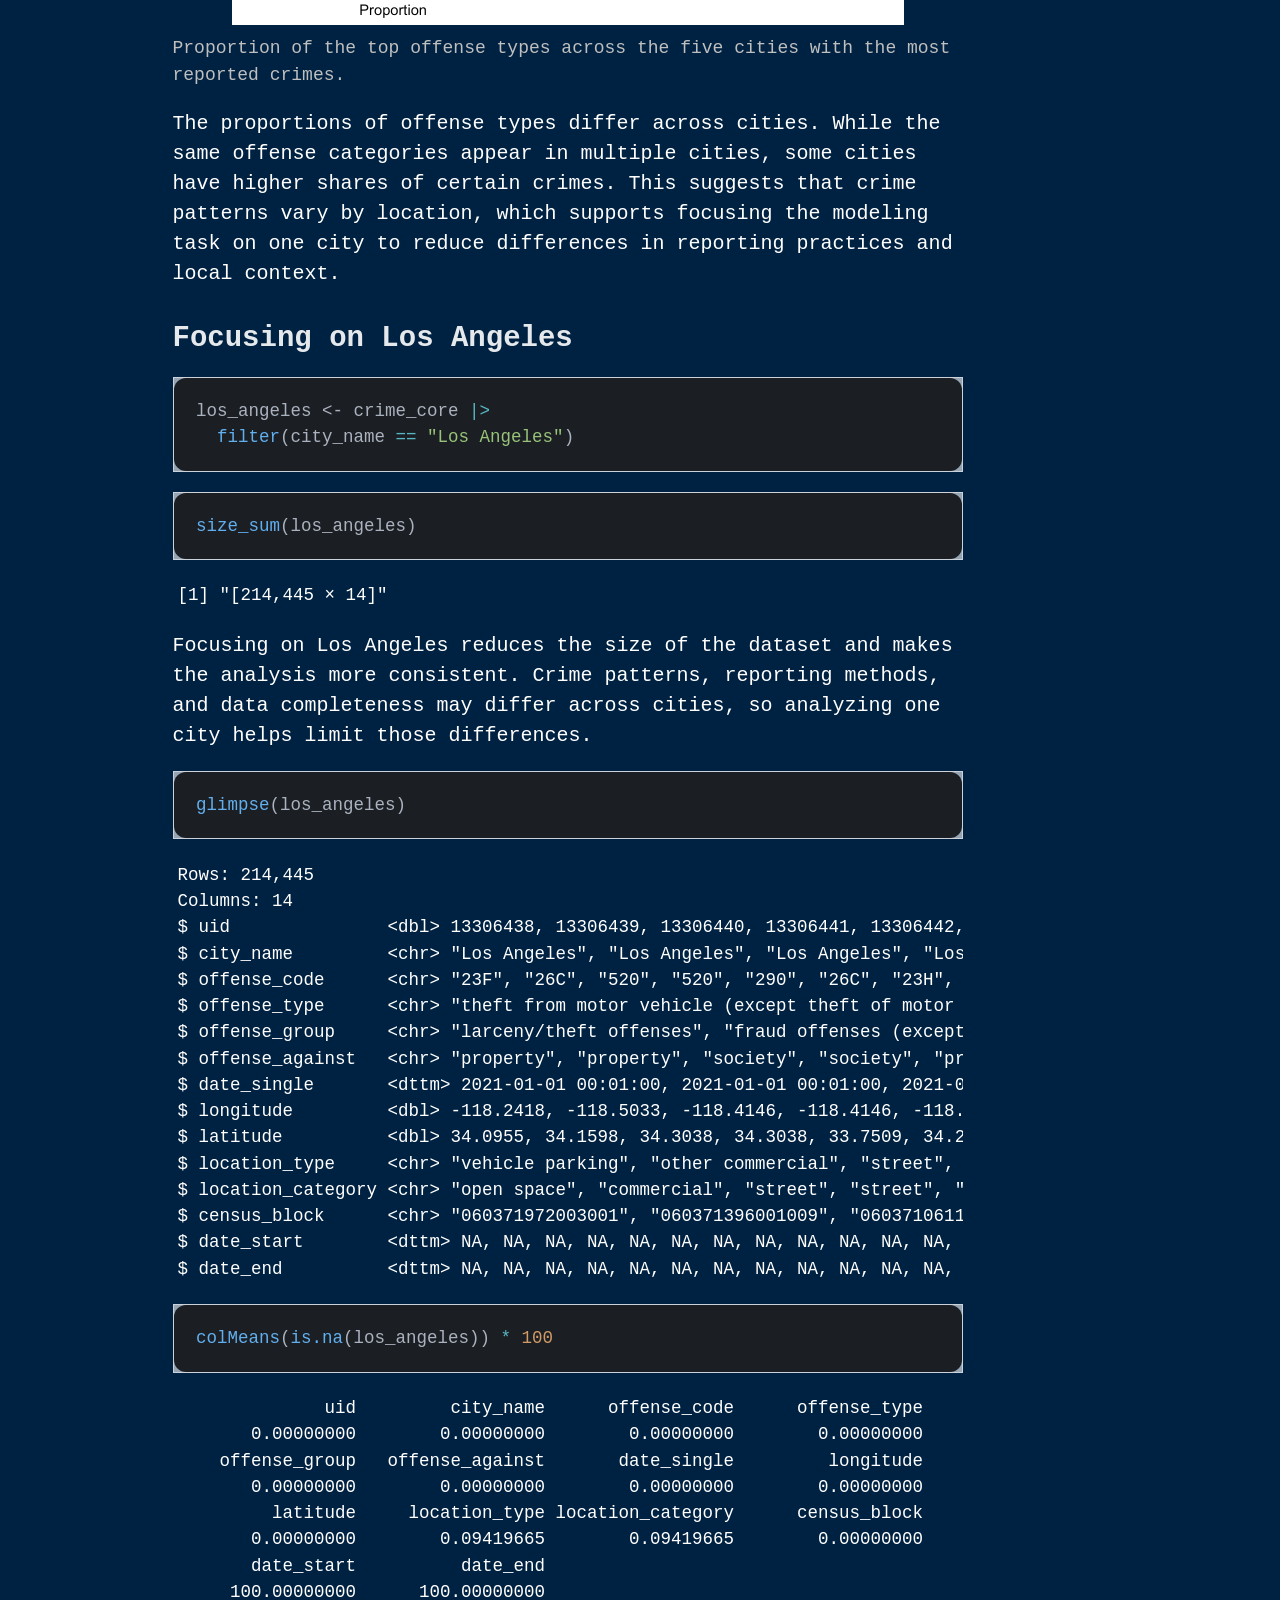
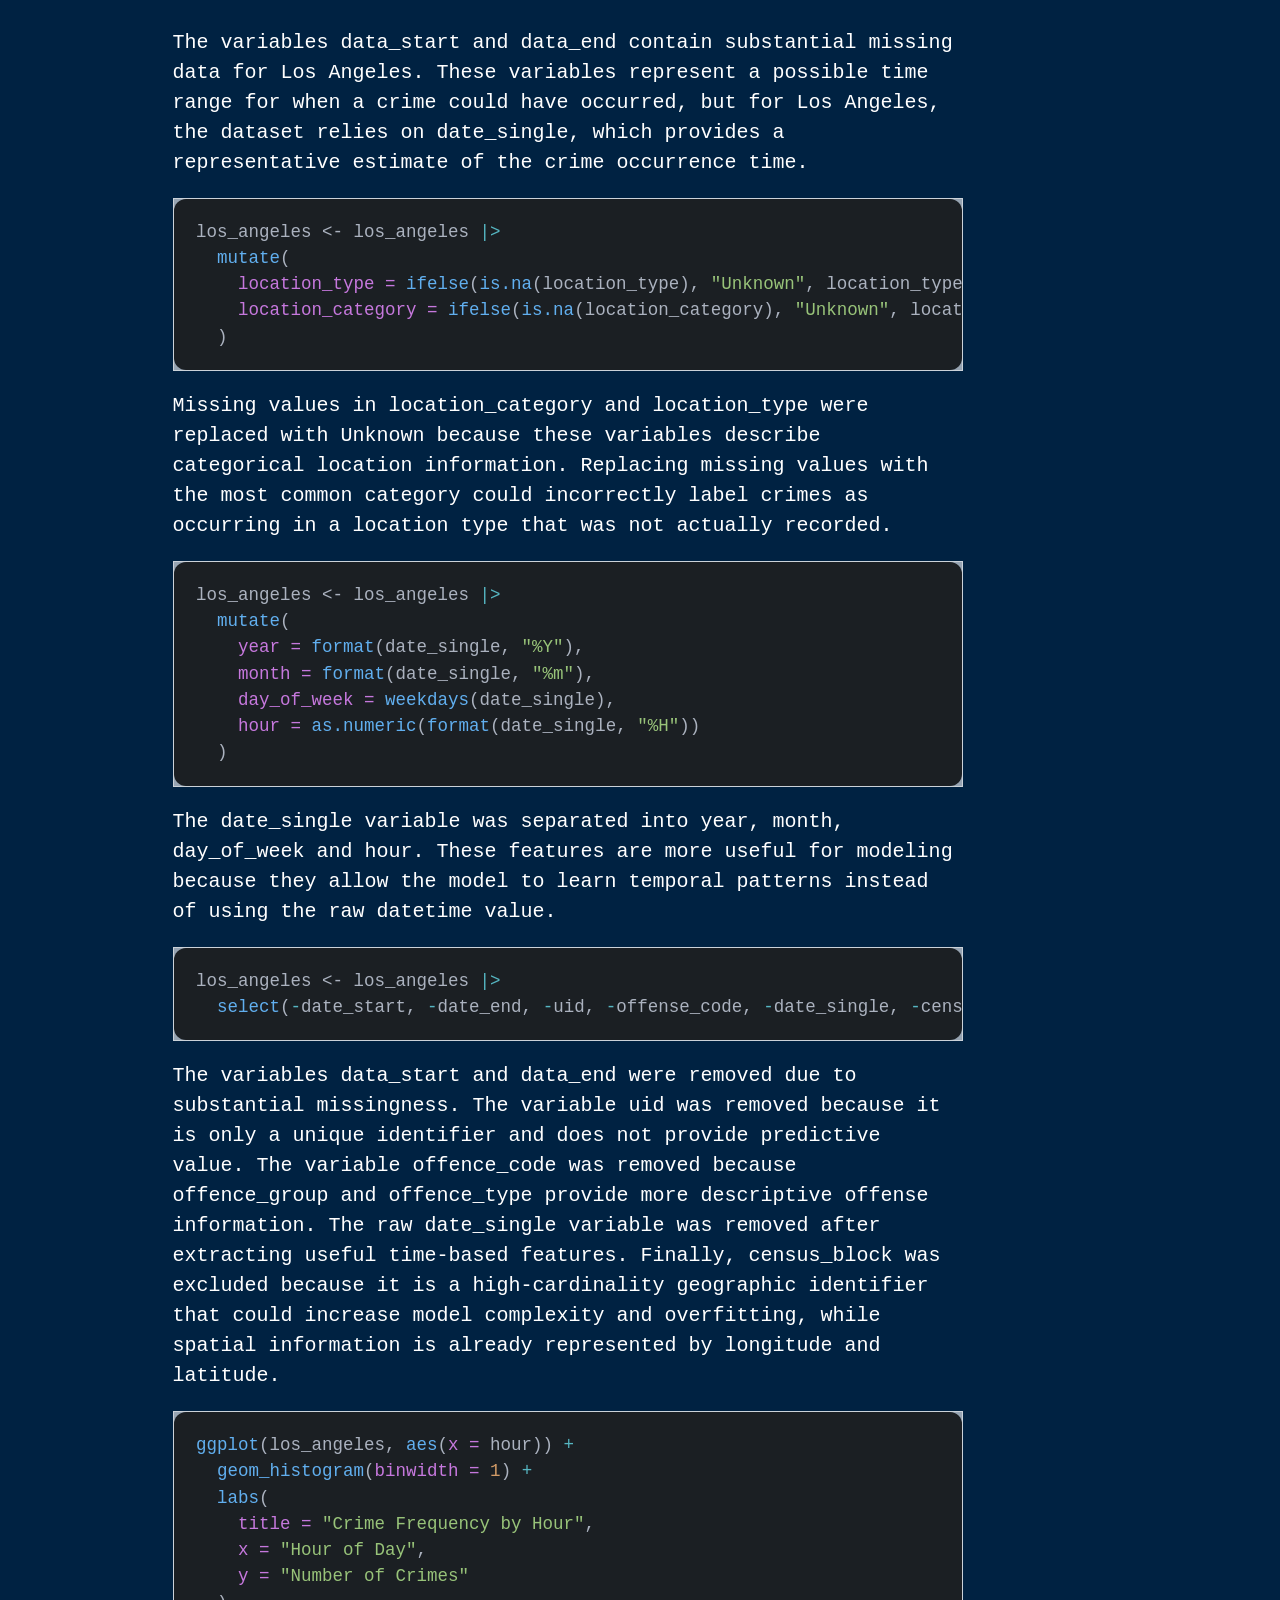
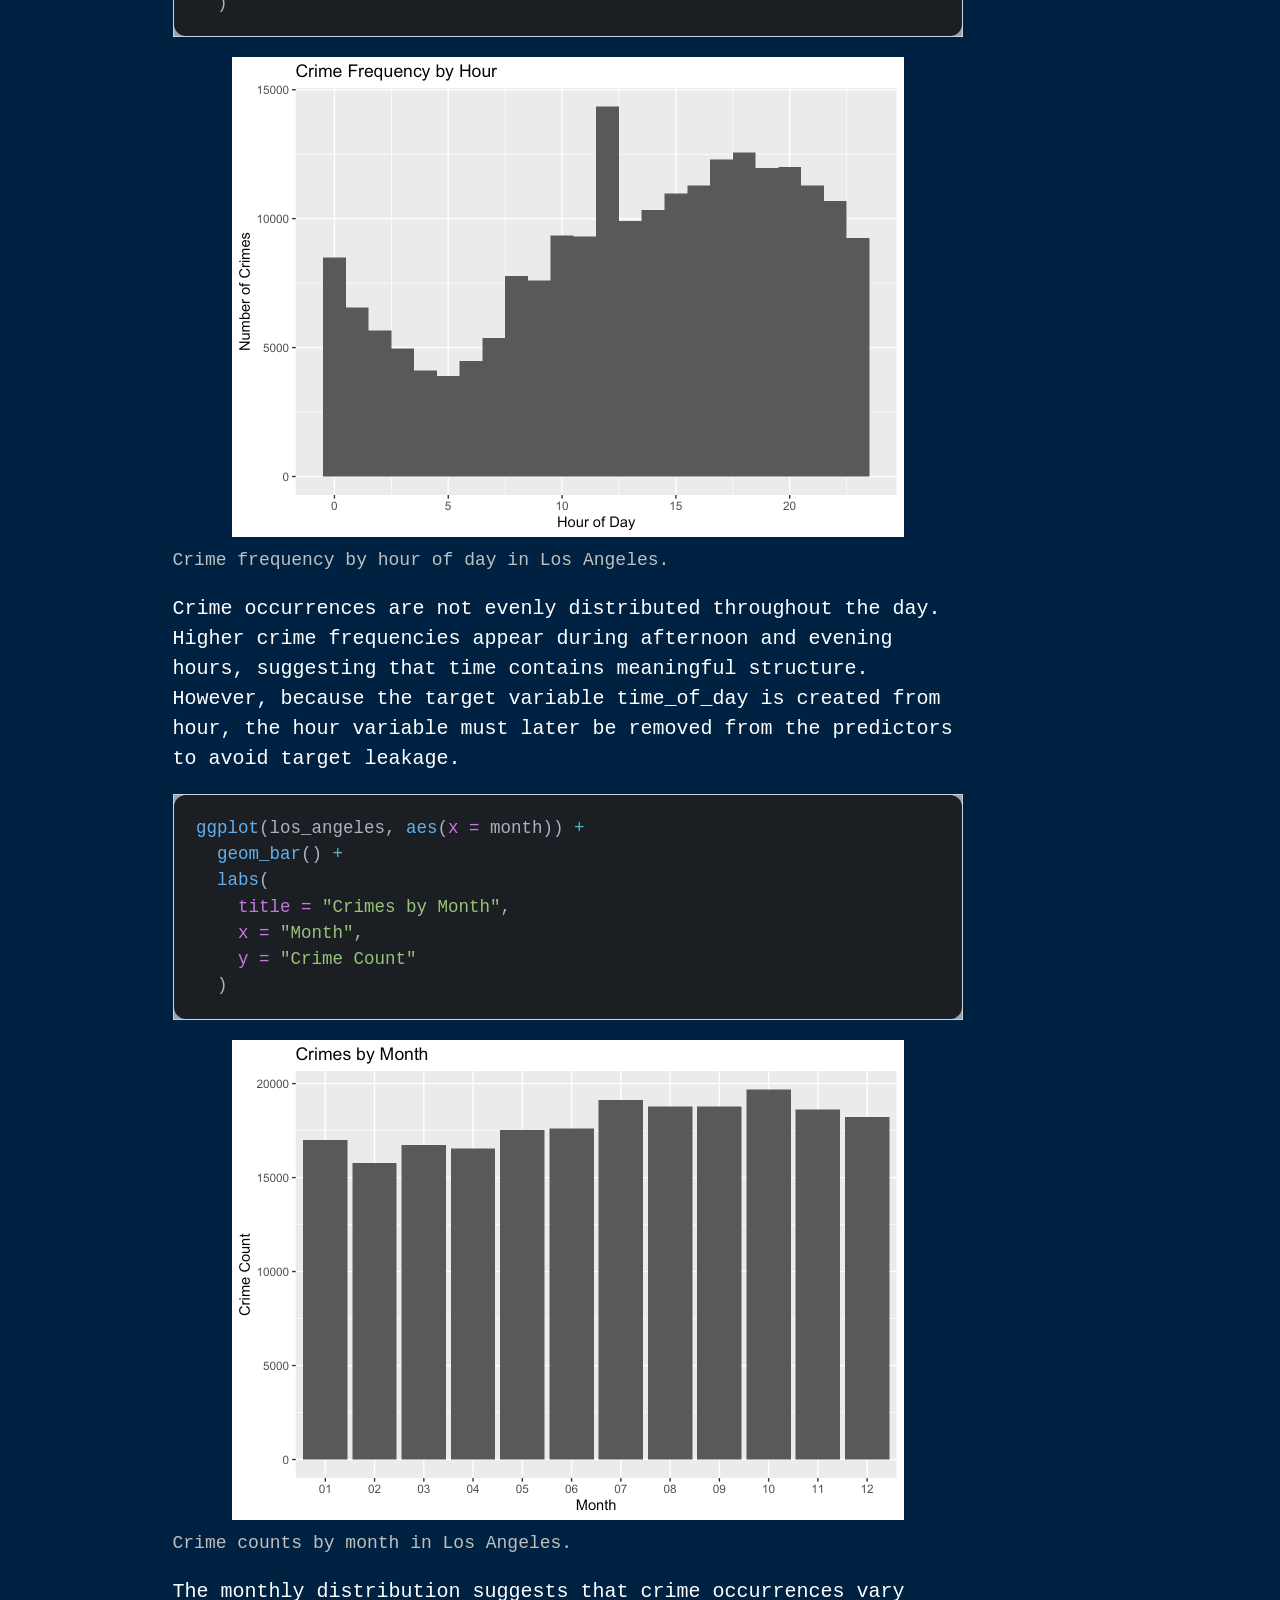
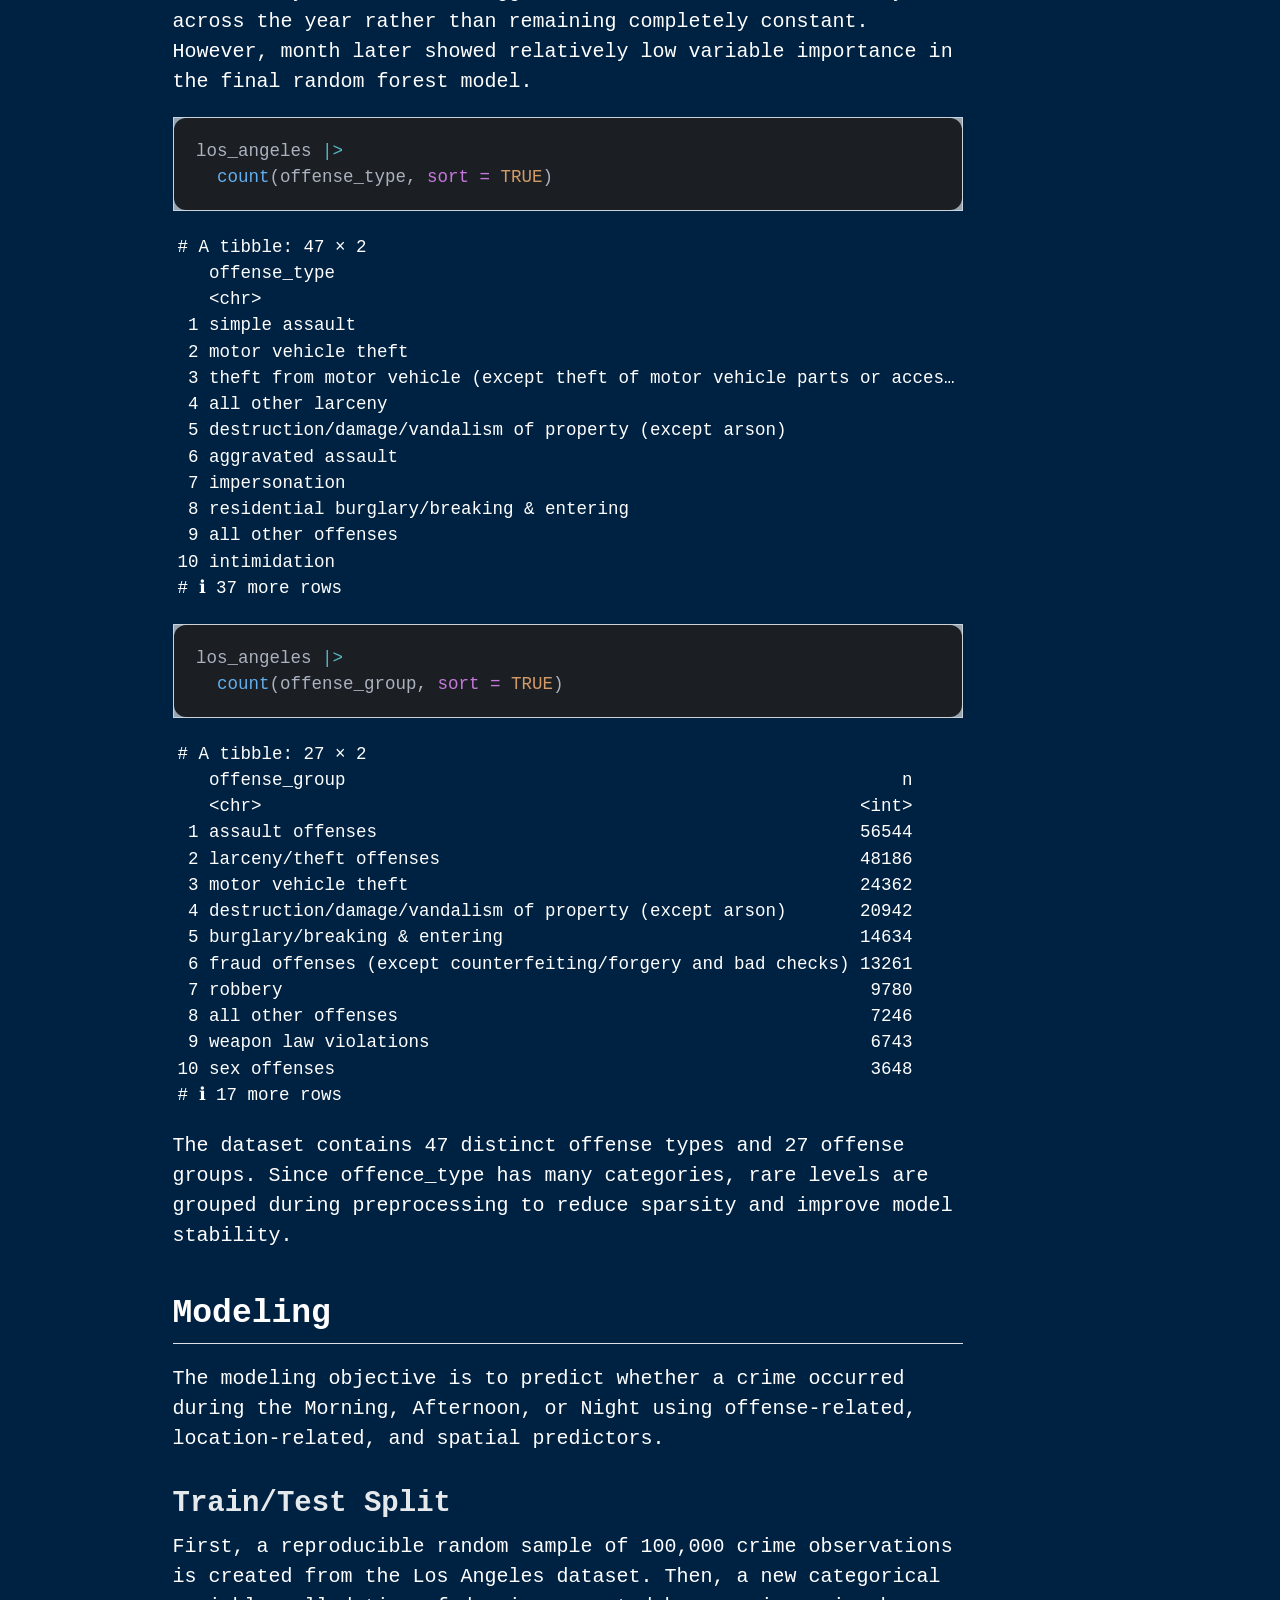
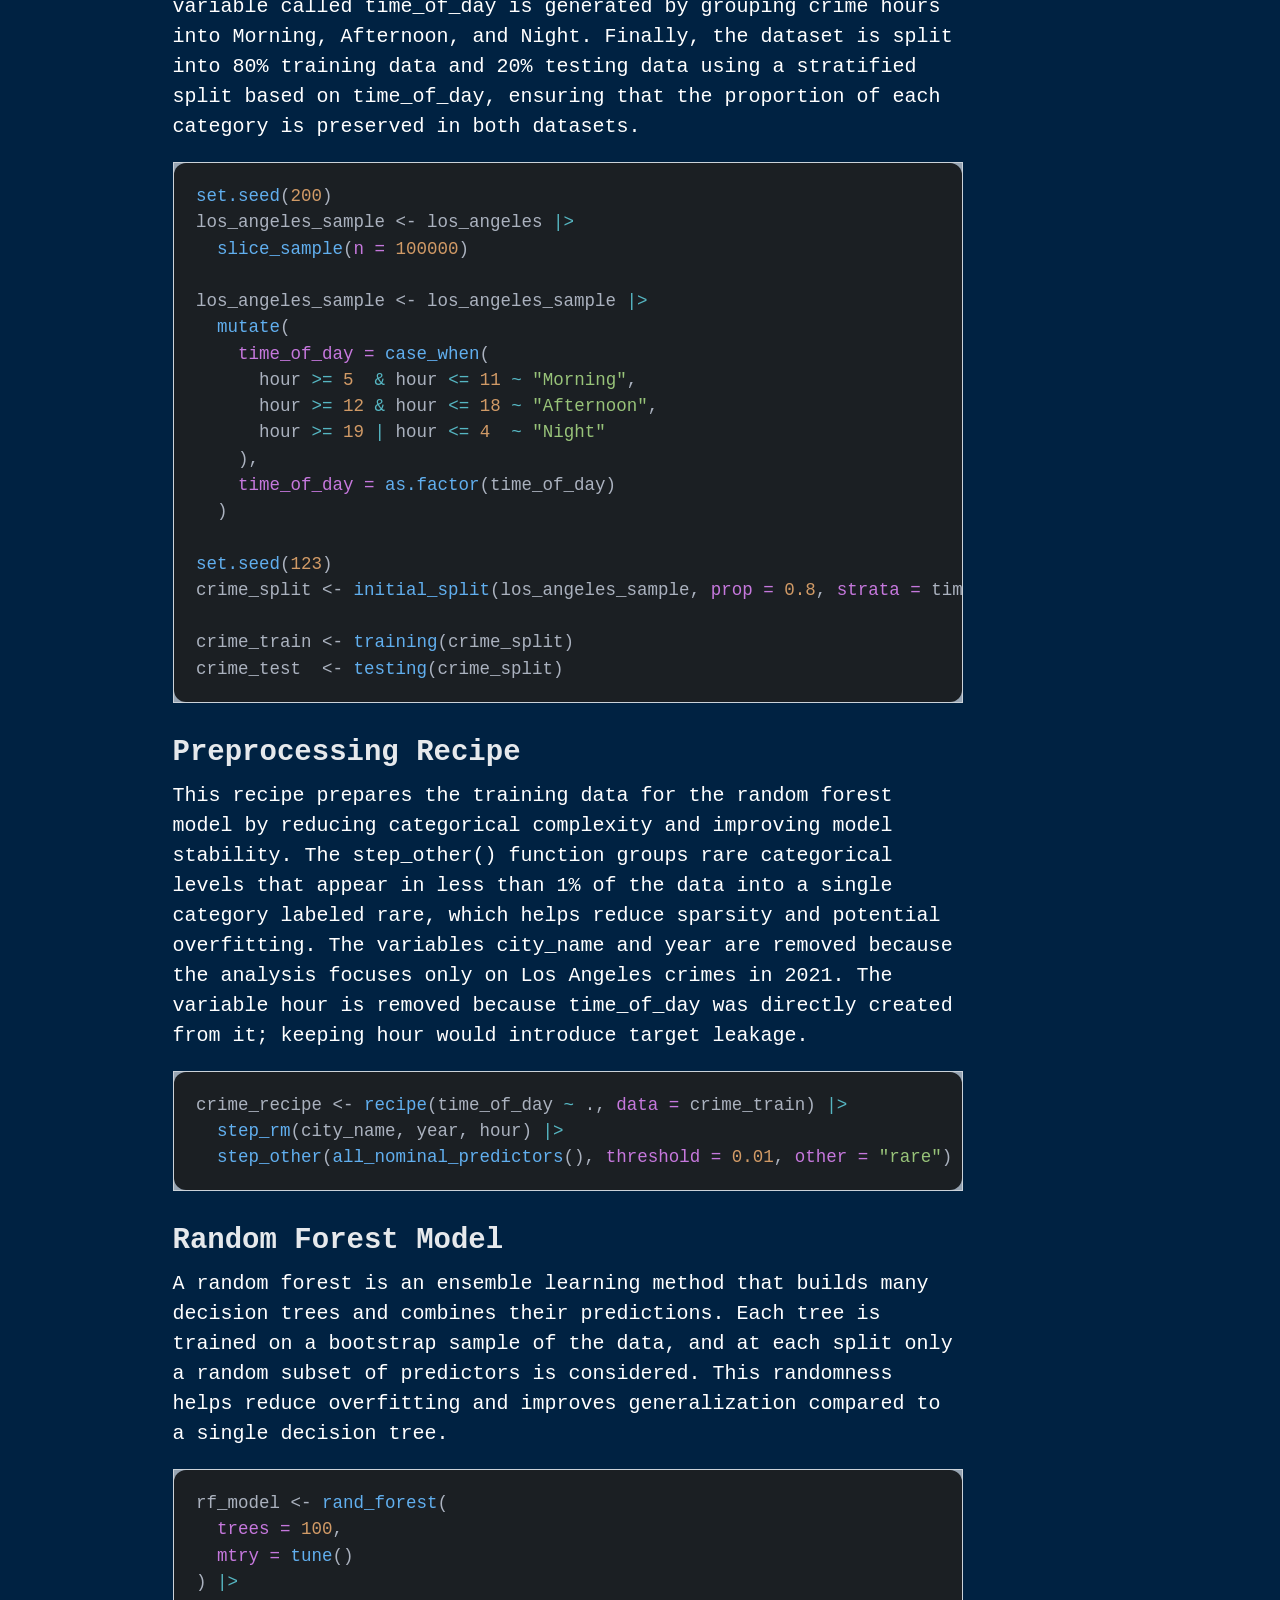
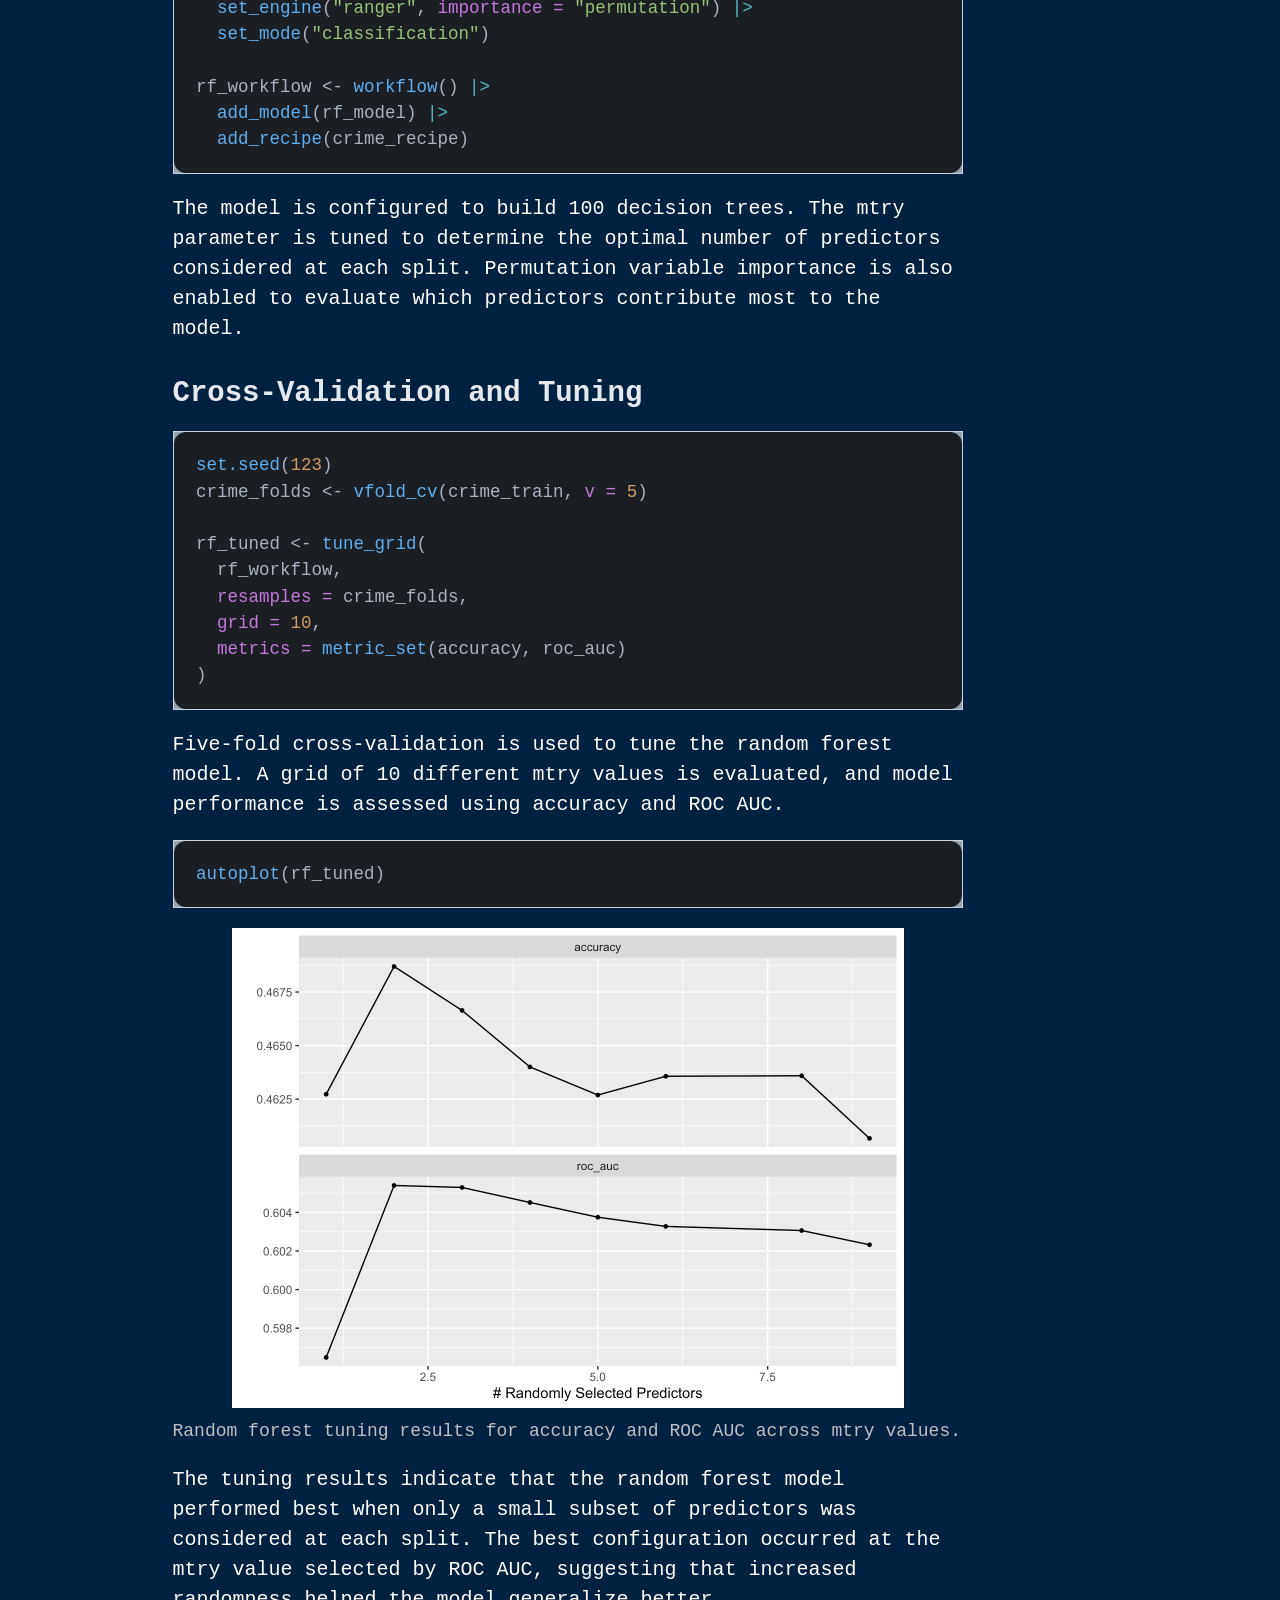
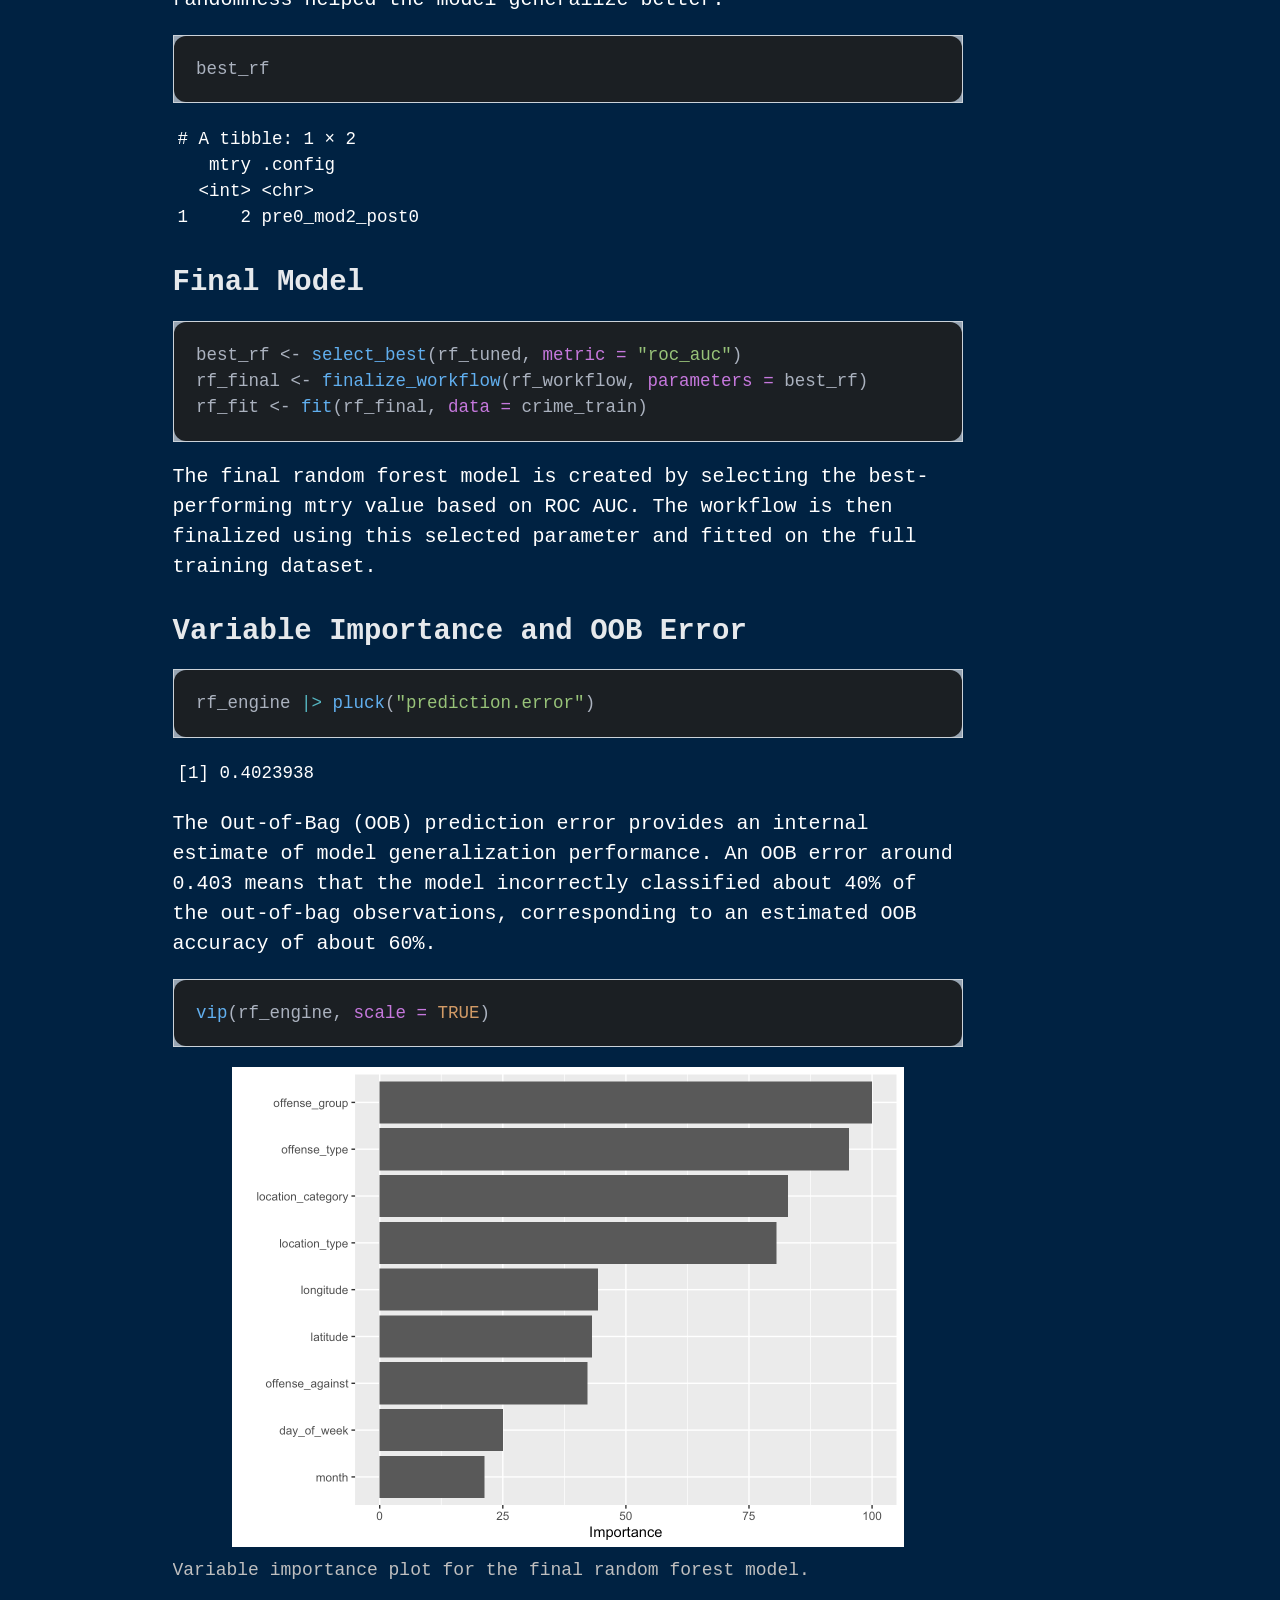
==== commit 986308ea: "v1.1" ====
--- a/docs/math437.html
+++ b/docs/math437.html
@@ -295,7 +295,7 @@
 <div class="cell">
 <div class="code-copy-outer-scaffold"><div class="sourceCode cell-code" id="cb9"><pre class="sourceCode r code-with-copy"><code class="sourceCode r"><span id="cb9-1"><a href="#cb9-1" aria-hidden="true" tabindex="-1"></a><span class="fu">size_sum</span>(los_angeles)</span></code></pre></div><button title="Copy to Clipboard" class="code-copy-button"><i class="bi"></i></button></div>
 <div class="cell-output cell-output-stdout">
-<pre><code>[1] "[214,445 × 12]"</code></pre>
+<pre><code>[1] "[214,445 × 14]"</code></pre>
 </div>
 </div>
 <p>Focusing on Los Angeles reduces the size of the dataset and makes the analysis more consistent. Crime patterns, reporting methods, and data completeness may differ across cities, so analyzing one city helps limit those differences.</p>
@@ -303,30 +303,34 @@
 <div class="code-copy-outer-scaffold"><div class="sourceCode cell-code" id="cb11"><pre class="sourceCode r code-with-copy"><code class="sourceCode r"><span id="cb11-1"><a href="#cb11-1" aria-hidden="true" tabindex="-1"></a><span class="fu">glimpse</span>(los_angeles)</span></code></pre></div><button title="Copy to Clipboard" class="code-copy-button"><i class="bi"></i></button></div>
 <div class="cell-output cell-output-stdout">
 <pre><code>Rows: 214,445
-Columns: 12
+Columns: 14
+$ uid               &lt;dbl&gt; 13306438, 13306439, 13306440, 13306441, 13306442, 13…
 $ city_name         &lt;chr&gt; "Los Angeles", "Los Angeles", "Los Angeles", "Los An…
+$ offense_code      &lt;chr&gt; "23F", "26C", "520", "520", "290", "26C", "23H", "90…
 $ offense_type      &lt;chr&gt; "theft from motor vehicle (except theft of motor veh…
 $ offense_group     &lt;chr&gt; "larceny/theft offenses", "fraud offenses (except co…
 $ offense_against   &lt;chr&gt; "property", "property", "society", "society", "prope…
+$ date_single       &lt;dttm&gt; 2021-01-01 00:01:00, 2021-01-01 00:01:00, 2021-01-0…
 $ longitude         &lt;dbl&gt; -118.2418, -118.5033, -118.4146, -118.4146, -118.285…
 $ latitude          &lt;dbl&gt; 34.0955, 34.1598, 34.3038, 34.3038, 33.7509, 34.2857…
 $ location_type     &lt;chr&gt; "vehicle parking", "other commercial", "street", "st…
 $ location_category &lt;chr&gt; "open space", "commercial", "street", "street", "oth…
-$ year              &lt;chr&gt; "2021", "2021", "2021", "2021", "2021", "2021", "202…
-$ month             &lt;chr&gt; "01", "01", "01", "01", "01", "01", "01", "01", "01"…
-$ day_of_week       &lt;chr&gt; "Friday", "Friday", "Friday", "Friday", "Friday", "F…
-$ hour              &lt;dbl&gt; 0, 0, 0, 0, 0, 0, 0, 0, 0, 0, 0, 0, 0, 0, 0, 0, 0, 0…</code></pre>
+$ census_block      &lt;chr&gt; "060371972003001", "060371396001009", "0603710611320…
+$ date_start        &lt;dttm&gt; NA, NA, NA, NA, NA, NA, NA, NA, NA, NA, NA, NA, NA,…
+$ date_end          &lt;dttm&gt; NA, NA, NA, NA, NA, NA, NA, NA, NA, NA, NA, NA, NA,…</code></pre>
 </div>
 </div>
 <div class="cell">
 <div class="code-copy-outer-scaffold"><div class="sourceCode cell-code" id="cb13"><pre class="sourceCode r code-with-copy"><code class="sourceCode r"><span id="cb13-1"><a href="#cb13-1" aria-hidden="true" tabindex="-1"></a><span class="fu">colMeans</span>(<span class="fu">is.na</span>(los_angeles)) <span class="sc">*</span> <span class="dv">100</span></span></code></pre></div><button title="Copy to Clipboard" class="code-copy-button"><i class="bi"></i></button></div>
 <div class="cell-output cell-output-stdout">
-<pre><code>        city_name      offense_type     offense_group   offense_against 
-                0                 0                 0                 0 
-        longitude          latitude     location_type location_category 
-                0                 0                 0                 0 
-             year             month       day_of_week              hour 
-                0                 0                 0                 0 </code></pre>
+<pre><code>              uid         city_name      offense_code      offense_type 
+       0.00000000        0.00000000        0.00000000        0.00000000 
+    offense_group   offense_against       date_single         longitude 
+       0.00000000        0.00000000        0.00000000        0.00000000 
+         latitude     location_type location_category      census_block 
+       0.00000000        0.09419665        0.09419665        0.00000000 
+       date_start          date_end 
+     100.00000000      100.00000000 </code></pre>
 </div>
 </div>
 <p>The variables data_start and data_end contain substantial missing data for Los Angeles. These variables represent a possible time range for when a crime could have occurred, but for Los Angeles, the dataset relies on date_single, which provides a representative estimate of the crime occurrence time.</p>
@@ -439,7 +443,7 @@
 <div class="cell">
 <div class="code-copy-outer-scaffold"><div class="sourceCode cell-code" id="cb24"><pre class="sourceCode r code-with-copy"><code class="sourceCode r"><span id="cb24-1"><a href="#cb24-1" aria-hidden="true" tabindex="-1"></a><span class="fu">set.seed</span>(<span class="dv">200</span>)</span>
 <span id="cb24-2"><a href="#cb24-2" aria-hidden="true" tabindex="-1"></a>los_angeles_sample <span class="ot">&lt;-</span> los_angeles <span class="sc">|&gt;</span></span>
-<span id="cb24-3"><a href="#cb24-3" aria-hidden="true" tabindex="-1"></a>  <span class="fu">slice_sample</span>(<span class="at">n =</span> <span class="dv">1000</span>)</span>
+<span id="cb24-3"><a href="#cb24-3" aria-hidden="true" tabindex="-1"></a>  <span class="fu">slice_sample</span>(<span class="at">n =</span> <span class="dv">100000</span>)</span>
 <span id="cb24-4"><a href="#cb24-4" aria-hidden="true" tabindex="-1"></a></span>
 <span id="cb24-5"><a href="#cb24-5" aria-hidden="true" tabindex="-1"></a>los_angeles_sample <span class="ot">&lt;-</span> los_angeles_sample <span class="sc">|&gt;</span></span>
 <span id="cb24-6"><a href="#cb24-6" aria-hidden="true" tabindex="-1"></a>  <span class="fu">mutate</span>(</span>
@@ -516,7 +520,7 @@
 <pre><code># A tibble: 1 × 2
    mtry .config        
   &lt;int&gt; &lt;chr&gt;          
-1     1 pre0_mod1_post0</code></pre>
+1     2 pre0_mod2_post0</code></pre>
 </div>
 </div>
 </section>
@@ -534,7 +538,7 @@
 <div class="cell">
 <div class="code-copy-outer-scaffold"><div class="sourceCode cell-code" id="cb32"><pre class="sourceCode r code-with-copy"><code class="sourceCode r"><span id="cb32-1"><a href="#cb32-1" aria-hidden="true" tabindex="-1"></a>rf_engine <span class="sc">|&gt;</span> <span class="fu">pluck</span>(<span class="st">"prediction.error"</span>)</span></code></pre></div><button title="Copy to Clipboard" class="code-copy-button"><i class="bi"></i></button></div>
 <div class="cell-output cell-output-stdout">
-<pre><code>[1] 0.4276248</code></pre>
+<pre><code>[1] 0.4023938</code></pre>
 </div>
 </div>
 <p>The Out-of-Bag (OOB) prediction error provides an internal estimate of model generalization performance. An OOB error around 0.403 means that the model incorrectly classified about 40% of the out-of-bag observations, corresponding to an estimated OOB accuracy of about 60%.</p>
@@ -561,17 +565,12 @@
 <span id="cb35-5"><a href="#cb35-5" aria-hidden="true" tabindex="-1"></a><span class="fu">conf_mat</span>(rf_preds,</span>
 <span id="cb35-6"><a href="#cb35-6" aria-hidden="true" tabindex="-1"></a>         <span class="at">truth =</span> time_of_day,</span>
 <span id="cb35-7"><a href="#cb35-7" aria-hidden="true" tabindex="-1"></a>         <span class="at">estimate =</span> .pred_class)</span></code></pre></div><button title="Copy to Clipboard" class="code-copy-button"><i class="bi"></i></button></div>
-</div>
-<div class="cell">
-<div class="code-copy-outer-scaffold"><div class="sourceCode cell-code" id="cb36"><pre class="sourceCode r code-with-copy"><code class="sourceCode r"><span id="cb36-1"><a href="#cb36-1" aria-hidden="true" tabindex="-1"></a><span class="fu">conf_mat</span>(rf_preds,</span>
-<span id="cb36-2"><a href="#cb36-2" aria-hidden="true" tabindex="-1"></a>         <span class="at">truth =</span> time_of_day,</span>
-<span id="cb36-3"><a href="#cb36-3" aria-hidden="true" tabindex="-1"></a>         <span class="at">estimate =</span> .pred_class)</span></code></pre></div><button title="Copy to Clipboard" class="code-copy-button"><i class="bi"></i></button></div>
 <div class="cell-output cell-output-stdout">
 <pre><code>           Truth
 Prediction  Afternoon Morning Night
-  Afternoon        32      19    30
-  Morning           4       5     3
-  Night            38      23    47</code></pre>
+  Afternoon      3768    1880  2331
+  Morning         176     227   130
+  Night          3660    2363  5466</code></pre>
 </div>
 </div>
 <p>The confusion matrix shows that the random forest model was generally better at identifying crimes that occurred during the Night period compared to Morning and Afternoon. Many nighttime observations were correctly classified, suggesting that the predictors contained stronger patterns associated with crimes occurring at night. In contrast, the model had greater difficulty distinguishing between morning and afternoon crimes, indicating that these categories may share more similar characteristics.</p>
